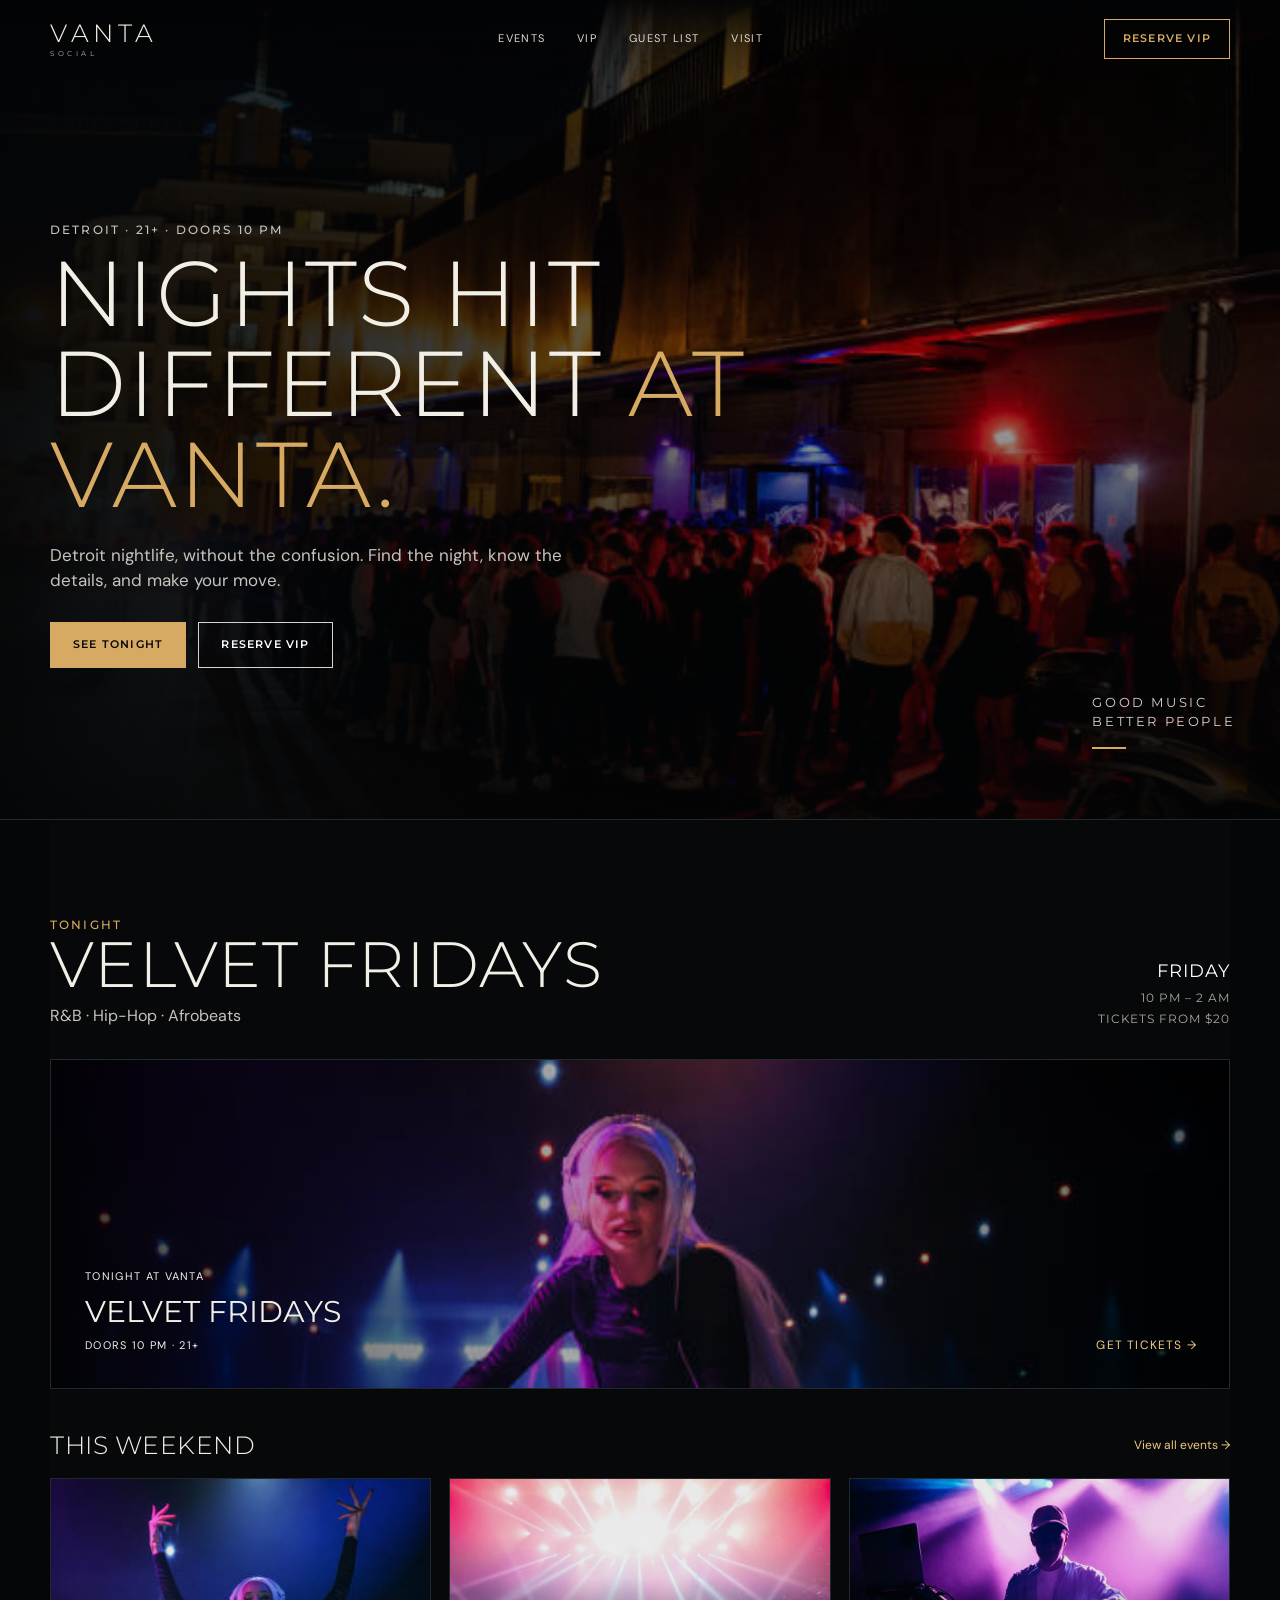
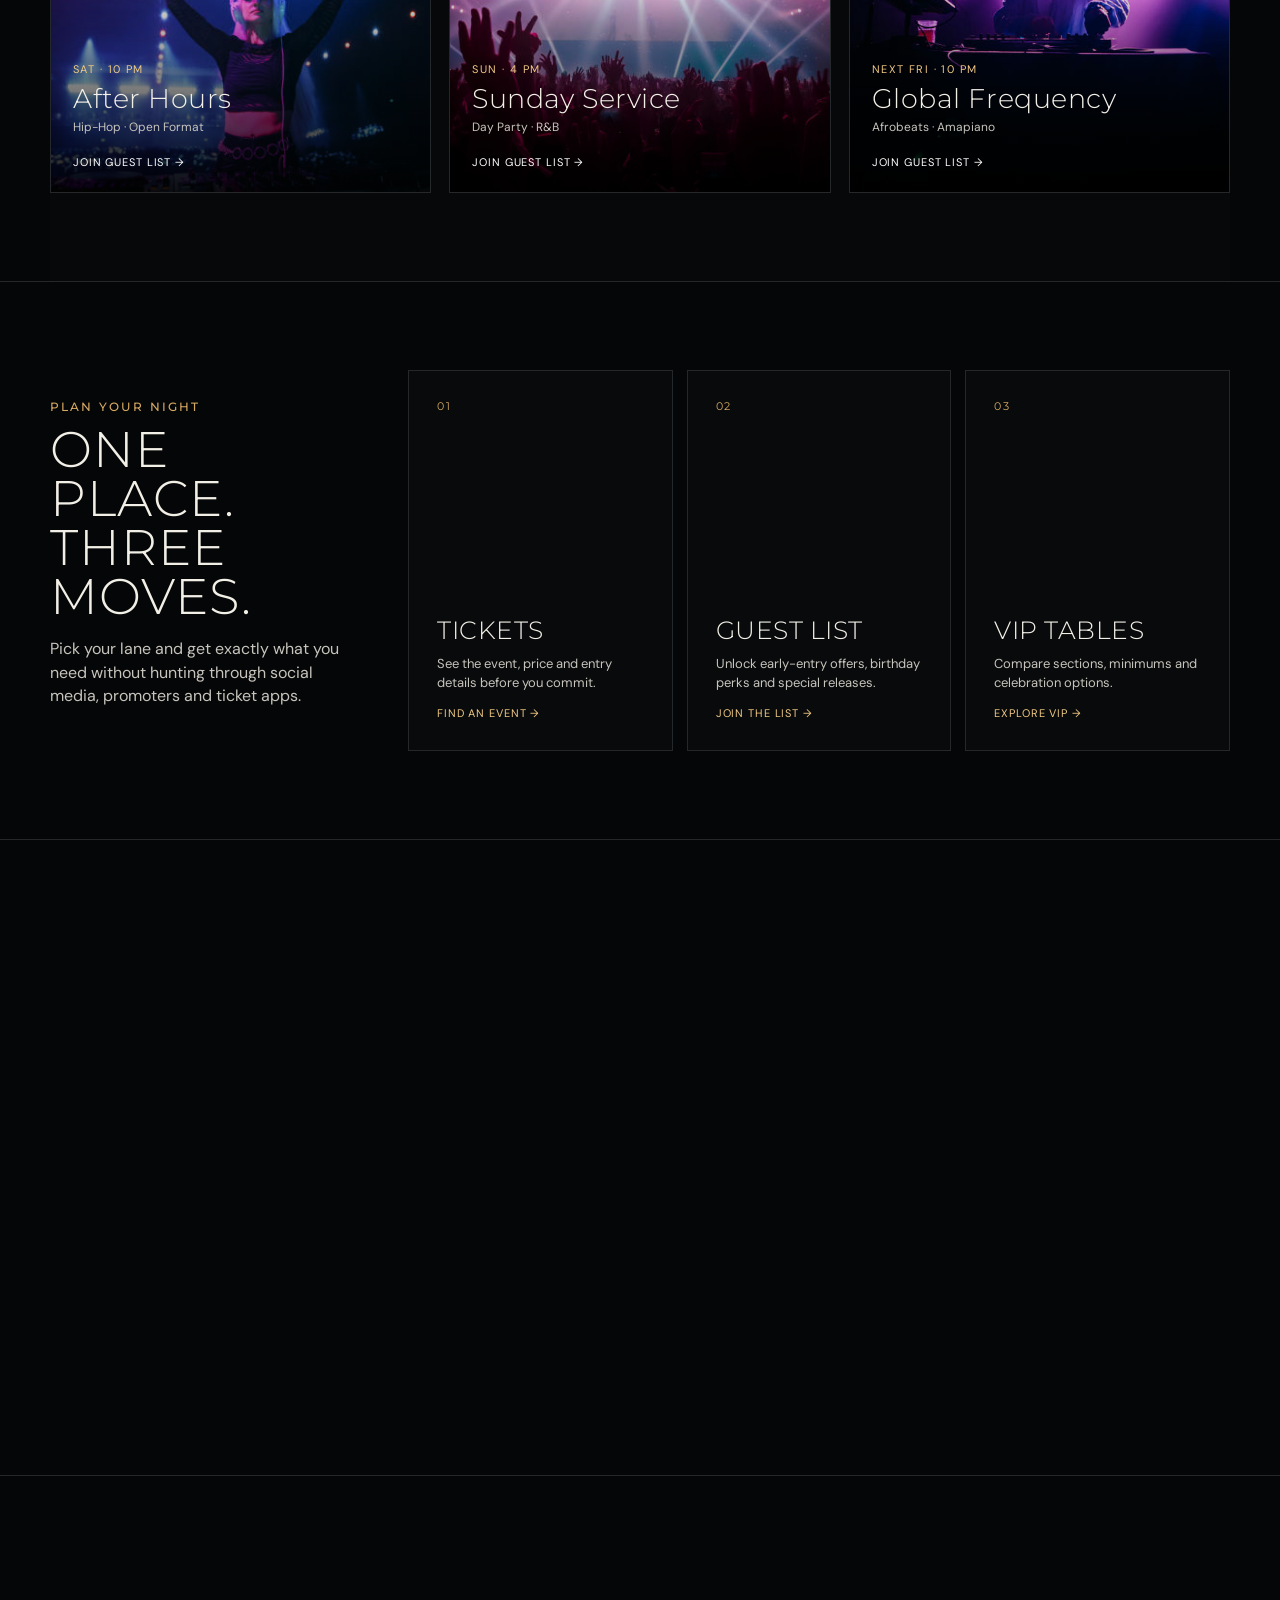
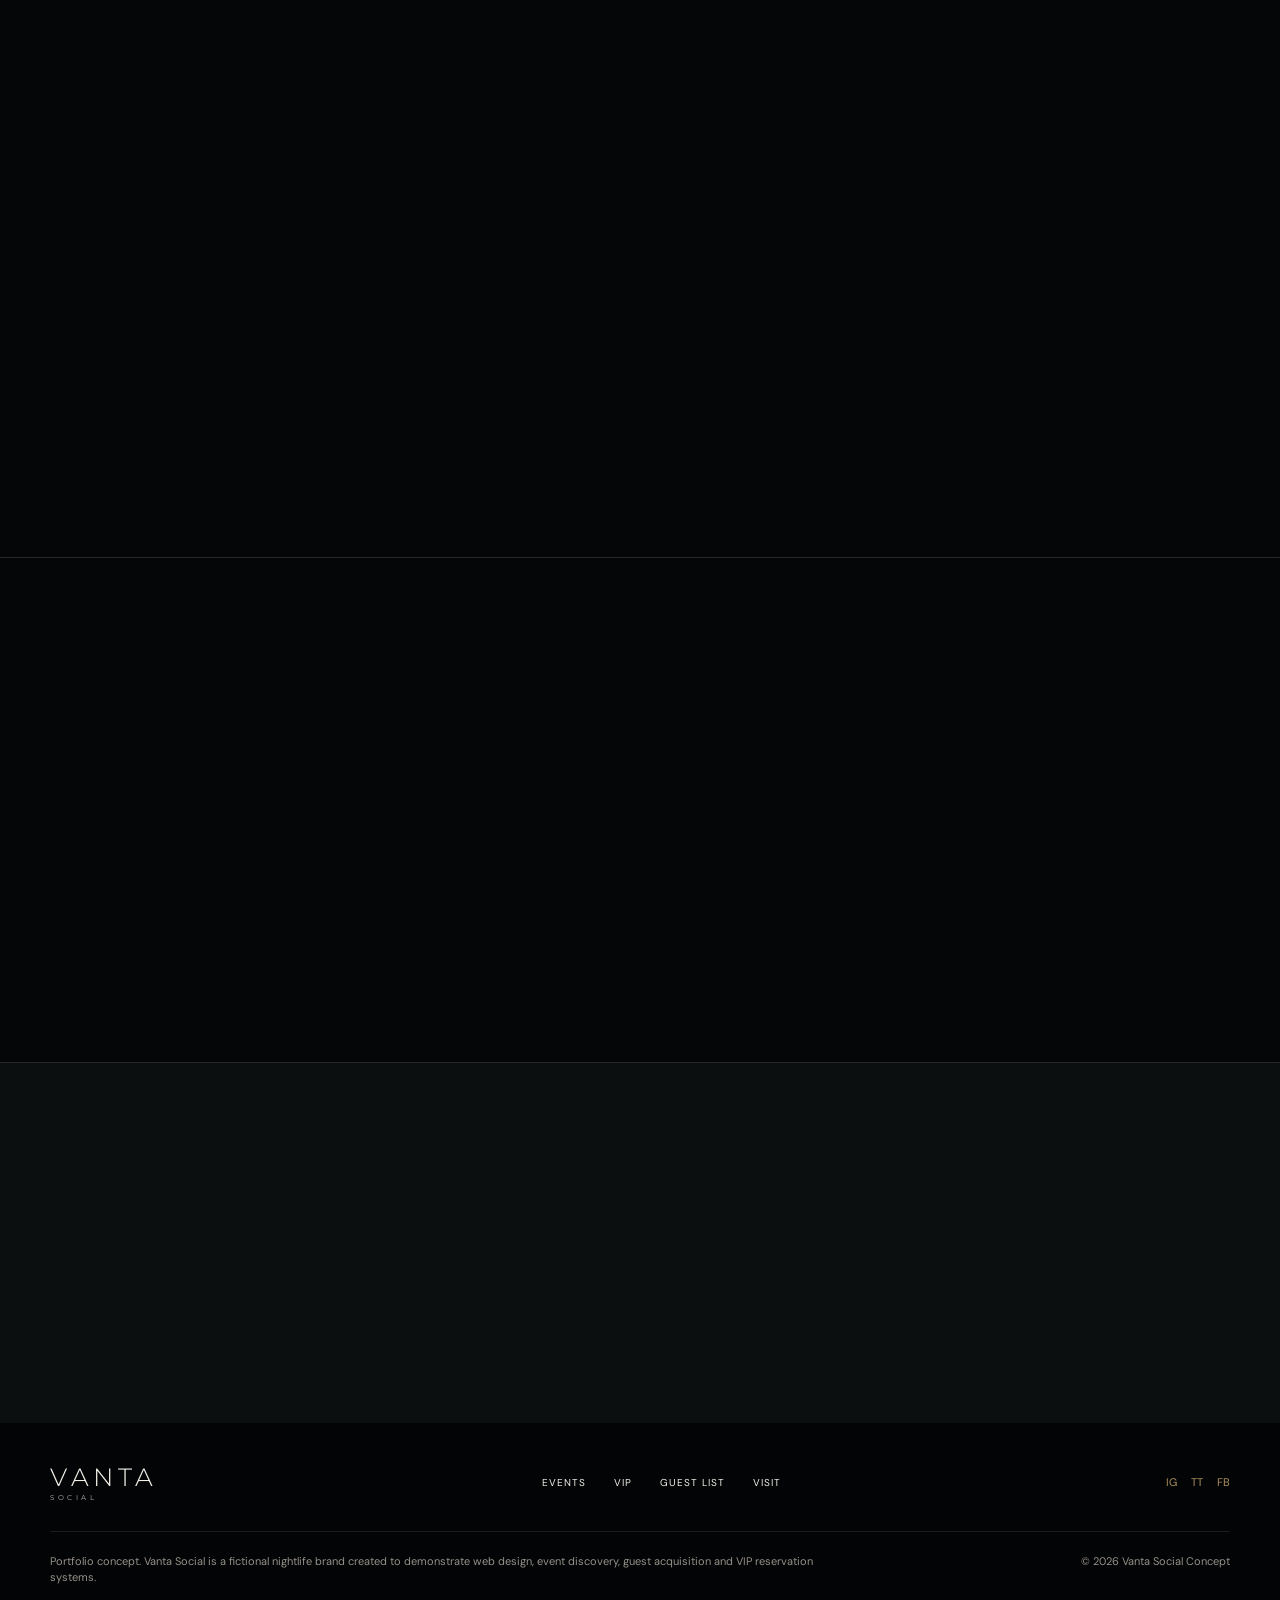
==== index.html @ 96ff4380 "Add files via upload" ====
<!doctype html>
<html lang="en">
<head>
  <meta charset="utf-8" />
  <meta name="viewport" content="width=device-width, initial-scale=1" />
  <meta name="robots" content="noindex,nofollow" />
  <meta name="description" content="Vanta Social is a fictional nightlife portfolio concept demonstrating event discovery, guest acquisition and VIP conversion systems." />
  <title>Vanta Social — Detroit Nightlife Concept</title>
  <link rel="preconnect" href="https://fonts.googleapis.com">
  <link rel="preconnect" href="https://fonts.gstatic.com" crossorigin>
  <link href="https://fonts.googleapis.com/css2?family=DM+Sans:wght@400;500;600&family=Montserrat:wght@300;400;500;600&display=swap" rel="stylesheet">
  <link rel="stylesheet" href="styles.css" />
</head>
<body>
  <header class="site-header" data-header>
    <a class="brand" href="#top" aria-label="Vanta Social home">
      <span class="brand-word">VANTA</span>
      <span class="brand-sub">SOCIAL</span>
    </a>
    <nav class="desktop-nav" aria-label="Primary">
      <a href="#events">Events</a>
      <a href="#vip">VIP</a>
      <a href="#guest-list">Guest List</a>
      <a href="#visit">Visit</a>
    </nav>
    <a class="btn btn-outline header-cta" href="#vip">Reserve VIP</a>
    <button class="menu-toggle" type="button" aria-expanded="false" aria-controls="mobile-menu" data-menu-toggle>
      <span></span><span></span>
      <span class="sr-only">Open menu</span>
    </button>
    <div id="mobile-menu" class="mobile-menu" data-mobile-menu>
      <a href="#events">Events</a>
      <a href="#vip">VIP</a>
      <a href="#guest-list">Guest List</a>
      <a href="#visit">Visit</a>
      <a class="btn btn-gold" href="#vip">Reserve VIP</a>
    </div>
  </header>

  <main id="top">
    <section class="hero section-dark">
      <img class="hero-image" src="hero-night-line.JPG" width="612" height="408" fetchpriority="high" decoding="async" alt="Guests lined up outside a nightlife venue at night" />
      <div class="hero-overlay"></div>
      <div class="hero-content shell">
        <p class="eyebrow">Detroit · 21+ · Doors 10 PM</p>
        <h1>Nights hit<br>different <span>at Vanta.</span></h1>
        <p class="hero-copy">Detroit nightlife, without the confusion. Find the night, know the details, and make your move.</p>
        <div class="button-row">
          <a class="btn btn-gold" href="#events">See Tonight</a>
          <a class="btn btn-ghost" href="#vip">Reserve VIP</a>
        </div>
      </div>
      <div class="hero-side-note" aria-hidden="true">
        <span>GOOD MUSIC</span><span>BETTER PEOPLE</span>
      </div>
    </section>

    <section id="events" class="section shell tonight-section">
      <div class="section-heading split-heading">
        <div>
          <p class="eyebrow gold">Tonight</p>
          <h2>Velvet Fridays</h2>
          <p>R&B · Hip-Hop · Afrobeats</p>
        </div>
        <div class="event-meta-block">
          <strong>Friday</strong>
          <span>10 PM – 2 AM</span>
          <span>Tickets from $20</span>
        </div>
      </div>
      <a class="feature-event" href="#guest-list" aria-label="View Velvet Fridays event">
        <img src="event-dj-main.JPG" width="612" height="323" loading="lazy" decoding="async" alt="DJ performing behind a club booth" />
        <div class="feature-shade"></div>
        <div class="feature-copy">
          <span>Tonight at Vanta</span>
          <strong>VELVET FRIDAYS</strong>
          <small>Doors 10 PM · 21+</small>
        </div>
        <span class="feature-cta">Get Tickets →</span>
      </a>

      <div class="weekend-head">
        <h3>This Weekend</h3>
        <a href="#events">View all events →</a>
      </div>
      <div class="event-grid">
        <article class="event-card">
          <img src="event-dj-hands.JPG" width="612" height="323" loading="lazy" decoding="async" alt="DJ raising both hands during a set" />
          <div class="event-card-overlay"></div>
          <div class="event-card-copy">
            <small>Sat · 10 PM</small>
            <h4>After Hours</h4>
            <p>Hip-Hop · Open Format</p>
            <a href="#guest-list">Join Guest List →</a>
          </div>
        </article>
        <article class="event-card">
          <img src="event-crowd-pink.JPG" width="612" height="344" loading="lazy" decoding="async" alt="Crowd dancing under vivid pink club lights" />
          <div class="event-card-overlay"></div>
          <div class="event-card-copy">
            <small>Sun · 4 PM</small>
            <h4>Sunday Service</h4>
            <p>Day Party · R&B</p>
            <a href="#guest-list">Join Guest List →</a>
          </div>
        </article>
        <article class="event-card">
          <img src="event-dj-silhouette.JPG" width="612" height="408" loading="lazy" decoding="async" alt="DJ silhouetted against purple and pink lighting" />
          <div class="event-card-overlay"></div>
          <div class="event-card-copy">
            <small>Next Fri · 10 PM</small>
            <h4>Global Frequency</h4>
            <p>Afrobeats · Amapiano</p>
            <a href="#guest-list">Join Guest List →</a>
          </div>
        </article>
      </div>
    </section>

    <section class="section section-dark plan-section">
      <div class="shell plan-grid">
        <div class="plan-intro">
          <p class="eyebrow gold">Plan Your Night</p>
          <h2>One place.<br>Three moves.</h2>
          <p>Pick your lane and get exactly what you need without hunting through social media, promoters and ticket apps.</p>
        </div>
        <a class="action-card" href="#events">
          <span class="action-index">01</span>
          <h3>Tickets</h3>
          <p>See the event, price and entry details before you commit.</p>
          <span>Find an event →</span>
        </a>
        <a class="action-card" href="#guest-list">
          <span class="action-index">02</span>
          <h3>Guest List</h3>
          <p>Unlock early-entry offers, birthday perks and special releases.</p>
          <span>Join the list →</span>
        </a>
        <a class="action-card" href="#vip">
          <span class="action-index">03</span>
          <h3>VIP Tables</h3>
          <p>Compare sections, minimums and celebration options.</p>
          <span>Explore VIP →</span>
        </a>
      </div>
    </section>

    <section class="experience-section section-dark">
      <div class="experience-image-wrap">
        <img src="experience-club-interior.JPG" width="612" height="408" loading="lazy" decoding="async" alt="Neon-lit club interior with bar and dance floor" />
      </div>
      <div class="experience-copy shell">
        <p class="eyebrow gold">The Vanta Experience</p>
        <h2>Sound.<br>Service.<br><span>Energy.</span></h2>
        <p>A room designed around the part of the night you remember: premium sound, intentional service and a crowd that came to actually have fun.</p>
        <a class="text-link" href="#visit">About Vanta →</a>
      </div>
    </section>

    <section id="vip" class="section shell vip-section">
      <div class="vip-copy">
        <p class="eyebrow gold">Tables & Celebrations</p>
        <h2>VIP done right.</h2>
        <p>Private sections. Bottle service. Birthday nights worth remembering. See minimums before you inquire and choose the section that fits your group.</p>
        <div class="vip-mini-list">
          <div><strong>Main Floor</strong><span>From $500</span></div>
          <div><strong>VIP Wall</strong><span>From $750</span></div>
          <div><strong>DJ Section</strong><span>From $1,200</span></div>
        </div>
        <a class="btn btn-gold" href="#vip">Explore VIP</a>
      </div>
      <div class="vip-gallery">
        <img class="vip-main" src="vip-champagne-guests.JPG" width="612" height="406" loading="lazy" decoding="async" alt="Champagne being poured during an upscale celebration" />
        <img class="vip-detail" src="vip-champagne-closeup.JPG" width="612" height="408" loading="lazy" decoding="async" alt="Close-up of champagne being poured into a glass" />
      </div>
    </section>

    <section id="visit" class="section section-dark pull-up-section">
      <div class="shell">
        <div class="section-heading simple-heading">
          <p class="eyebrow gold">Before You Pull Up</p>
          <h2>Know before you go.</h2>
        </div>
        <div class="info-grid">
          <div class="info-card"><span>01</span><h3>Location</h3><p>Downtown Detroit<br>Sample address</p></div>
          <div class="info-card"><span>02</span><h3>Hours</h3><p>Fri–Sat<br>10 PM–2 AM</p></div>
          <div class="info-card"><span>03</span><h3>Dress Code</h3><p>Upscale & stylish<br>No athletic wear</p></div>
          <div class="info-card"><span>04</span><h3>21+ Only</h3><p>Valid government ID required. No exceptions.</p></div>
        </div>
        <a class="text-link" href="#visit">View venue info →</a>
      </div>
    </section>

    <section id="guest-list" class="insider-section">
      <div class="shell insider-grid">
        <div>
          <p class="eyebrow gold">Vanta Insiders</p>
          <h2>The best nights don't always make the feed.</h2>
          <p>Get ticket drops, guest-list releases, birthday perks and event announcements directly.</p>
        </div>
        <form class="insider-form" data-demo-form>
          <label>
            <span>Email</span>
            <input type="email" name="email" autocomplete="email" inputmode="email" placeholder="you@example.com" required />
          </label>
          <label>
            <span>Phone <em>optional</em></span>
            <input type="tel" name="phone" autocomplete="tel" inputmode="tel" placeholder="(313) 555-0123" />
          </label>
          <button class="btn btn-gold" type="submit">Join Insiders</button>
          <small>Portfolio demo only. Information is not transmitted or stored.</small>
        </form>
      </div>
    </section>
  </main>

  <footer class="site-footer">
    <div class="shell footer-top">
      <div class="brand footer-brand"><span class="brand-word">VANTA</span><span class="brand-sub">SOCIAL</span></div>
      <nav aria-label="Footer">
        <a href="#events">Events</a><a href="#vip">VIP</a><a href="#guest-list">Guest List</a><a href="#visit">Visit</a>
      </nav>
      <div class="socials" aria-label="Social links"><span aria-disabled="true">IG</span><span aria-disabled="true">TT</span><span aria-disabled="true">FB</span></div>
    </div>
    <div class="shell footer-bottom">
      <p>Portfolio concept. Vanta Social is a fictional nightlife brand created to demonstrate web design, event discovery, guest acquisition and VIP reservation systems.</p>
      <span>© 2026 Vanta Social Concept</span>
    </div>
  </footer>

  <div class="mobile-action-bar">
    <a href="#events">Tickets</a>
    <a href="#vip">Reserve VIP</a>
  </div>

  <div class="toast" role="status" aria-live="polite" data-toast>Demo only — no information was submitted.</div>
  <script src="script.js"></script>
</body>
</html>
---- styles.css ----
:root {
  --black:#050607;
  --black-2:#0a0c0e;
  --black-3:#111315;
  --cream:#f2efe7;
  --muted:#aaa79f;
  --line:#25282b;
  --gold:#d7aa63;
  --gold-2:#f1c984;
  --shell:min(1180px, calc(100vw - 48px));
}
*{box-sizing:border-box}
html{scroll-behavior:smooth;background:var(--black)}
body{margin:0;background:var(--black);color:var(--cream);font-family:'DM Sans',system-ui,sans-serif;line-height:1.45}
img{display:block;max-width:100%}
a{color:inherit;text-decoration:none}
button,input{font:inherit}
.sr-only{position:absolute;width:1px;height:1px;padding:0;margin:-1px;overflow:hidden;clip:rect(0,0,0,0);white-space:nowrap;border:0}
.shell{width:var(--shell);margin-inline:auto}
.section{padding:88px 0}.section-dark{background:var(--black)}
.eyebrow{margin:0 0 10px;font-family:'Montserrat',sans-serif;letter-spacing:.18em;text-transform:uppercase;font-size:12px;font-weight:500}.eyebrow.gold{color:var(--gold)}
h1,h2,h3,h4{font-family:'Montserrat',sans-serif;font-weight:300;letter-spacing:.02em;margin:0;line-height:.98}
h2{font-size:clamp(42px,5.2vw,74px)}
p{color:#c7c4bd}
.btn{display:inline-flex;align-items:center;justify-content:center;min-height:46px;padding:0 22px;border:1px solid transparent;text-transform:uppercase;letter-spacing:.11em;font-family:'Montserrat',sans-serif;font-size:11px;font-weight:600;transition:.25s ease}
.btn:hover{transform:translateY(-2px)}
.btn-gold{background:var(--gold);color:#0a0908}.btn-gold:hover{background:var(--gold-2)}
.btn-outline{border-color:var(--gold);color:var(--gold)}
.btn-ghost{border-color:#d3d3d3;color:white;background:rgba(0,0,0,.18)}
.text-link{color:var(--gold-2);font-size:13px;text-transform:uppercase;letter-spacing:.09em}
.site-header{position:fixed;z-index:50;top:0;left:0;right:0;height:78px;display:grid;grid-template-columns:auto 1fr auto;align-items:center;padding:0 max(24px,calc((100vw - 1180px)/2));gap:36px;background:linear-gradient(to bottom,rgba(3,4,5,.92),rgba(3,4,5,.38),transparent);transition:.25s}
.site-header.scrolled{background:rgba(4,5,6,.96);border-bottom:1px solid var(--line);backdrop-filter:blur(14px)}
.brand{display:inline-flex;flex-direction:column;line-height:1}.brand-word{font-family:'Montserrat',sans-serif;font-size:25px;letter-spacing:.18em;font-weight:300}.brand-sub{font-family:'Montserrat',sans-serif;font-size:7px;letter-spacing:.5em;margin-top:4px;color:#bcb8af}
.desktop-nav{display:flex;justify-content:center;gap:32px}.desktop-nav a{font-size:11px;text-transform:uppercase;letter-spacing:.12em;color:#dedbd4}.desktop-nav a:hover{color:var(--gold-2)}
.header-cta{min-height:40px;padding:0 18px}
.menu-toggle,.mobile-menu{display:none}
.hero{position:relative;min-height:720px;display:flex;align-items:center;overflow:hidden;border-bottom:1px solid var(--line)}
.hero-image,.hero-overlay{position:absolute;inset:0;width:100%;height:100%}.hero-image{object-fit:cover;object-position:center}
.hero-overlay{background:linear-gradient(90deg,rgba(3,4,5,.96) 0%,rgba(3,4,5,.75) 38%,rgba(3,4,5,.25) 68%,rgba(3,4,5,.48) 100%),linear-gradient(0deg,rgba(3,4,5,.8),transparent 55%)}
.hero-content{position:relative;z-index:2;padding-top:70px}.hero h1{font-size:clamp(58px,7.2vw,108px);max-width:850px;text-transform:uppercase}.hero h1 span{color:var(--gold)}.hero-copy{font-size:17px;max-width:565px;margin:24px 0 30px}.button-row{display:flex;gap:12px;flex-wrap:wrap}
.hero-side-note{position:absolute;z-index:2;right:3.5vw;bottom:70px;display:flex;flex-direction:column;font-family:'Montserrat',sans-serif;letter-spacing:.2em;font-size:13px;color:#d8d4cb}.hero-side-note:after{content:'';width:34px;height:2px;background:var(--gold);margin-top:16px}
.tonight-section{background:#070809}.split-heading{display:flex;justify-content:space-between;align-items:end;margin-bottom:32px}.split-heading h2{font-size:clamp(44px,5vw,68px);text-transform:uppercase}.split-heading p{margin:8px 0 0}.event-meta-block{display:grid;gap:4px;text-align:right;font-family:'Montserrat',sans-serif;text-transform:uppercase;letter-spacing:.08em;font-size:12px}.event-meta-block strong{font-size:18px;font-weight:400;color:white}.event-meta-block span{color:var(--muted)}
.feature-event{height:330px;position:relative;display:block;overflow:hidden;border:1px solid var(--line)}.feature-event img{width:100%;height:100%;object-fit:cover;object-position:center 30%;transition:transform .5s}.feature-event:hover img{transform:scale(1.025)}.feature-shade{position:absolute;inset:0;background:linear-gradient(90deg,rgba(0,0,0,.75),rgba(0,0,0,.18) 55%,rgba(0,0,0,.55))}.feature-copy{position:absolute;left:34px;bottom:34px;display:grid;gap:5px}.feature-copy span,.feature-copy small{text-transform:uppercase;letter-spacing:.12em;font-size:11px}.feature-copy strong{font-family:'Montserrat';font-size:30px;font-weight:400}.feature-cta{position:absolute;right:32px;bottom:34px;color:var(--gold-2);text-transform:uppercase;font-size:12px;letter-spacing:.1em}
.weekend-head{display:flex;justify-content:space-between;align-items:center;margin:44px 0 20px}.weekend-head h3{font-size:25px;text-transform:uppercase}.weekend-head a{font-size:12px;color:var(--gold-2)}
.event-grid{display:grid;grid-template-columns:repeat(3,1fr);gap:18px}.event-card{height:315px;position:relative;overflow:hidden;border:1px solid var(--line)}.event-card img{width:100%;height:100%;object-fit:cover;transition:transform .45s}.event-card:hover img{transform:scale(1.04)}.event-card-overlay{position:absolute;inset:0;background:linear-gradient(to top,rgba(0,0,0,.92),rgba(0,0,0,.08) 68%)}.event-card-copy{position:absolute;left:22px;right:22px;bottom:20px}.event-card-copy small{font-size:10px;text-transform:uppercase;letter-spacing:.13em;color:var(--gold-2)}.event-card-copy h4{font-size:27px;margin:7px 0}.event-card-copy p{margin:0 0 12px;font-size:12px}.event-card-copy a{font-size:11px;text-transform:uppercase;letter-spacing:.08em;color:white}
.plan-section{border-top:1px solid var(--line);border-bottom:1px solid var(--line)}.plan-grid{display:grid;grid-template-columns:1.3fr repeat(3,1fr);gap:14px;align-items:stretch}.plan-intro{padding:28px 38px 28px 0}.plan-intro h2{font-size:50px;text-transform:uppercase}.plan-intro p{max-width:340px}.action-card{min-height:260px;border:1px solid var(--line);padding:28px;display:flex;flex-direction:column;transition:.25s;background:#080a0b}.action-card:hover{border-color:#66543a;transform:translateY(-3px);background:#0c0e10}.action-index{font-family:'Montserrat';font-size:10px;color:var(--gold);letter-spacing:.16em}.action-card h3{font-size:25px;margin-top:auto;text-transform:uppercase}.action-card p{font-size:13px}.action-card>span:last-child{font-size:11px;color:var(--gold-2);text-transform:uppercase;letter-spacing:.08em}
.experience-section{display:grid;grid-template-columns:minmax(0,1.6fr) minmax(360px,.7fr);min-height:560px;border-bottom:1px solid var(--line)}.experience-image-wrap{min-width:0}.experience-image-wrap img{width:100%;height:100%;object-fit:cover}.experience-copy{width:auto;margin:0;padding:78px max(48px,7vw);align-self:center}.experience-copy h2{text-transform:uppercase}.experience-copy h2 span{color:var(--gold)}.experience-copy p{max-width:430px;margin:26px 0}
.vip-section{display:grid;grid-template-columns:.8fr 1.4fr;gap:70px;align-items:center}.vip-copy h2{text-transform:uppercase}.vip-copy>p:not(.eyebrow){max-width:440px;margin:24px 0}.vip-mini-list{margin:28px 0;display:grid;border-top:1px solid var(--line)}.vip-mini-list div{display:flex;justify-content:space-between;padding:13px 0;border-bottom:1px solid var(--line)}.vip-mini-list strong{font-weight:500}.vip-mini-list span{color:var(--gold-2);font-size:13px}.vip-gallery{position:relative;min-height:500px}.vip-main{width:88%;height:450px;object-fit:cover;margin-left:auto}.vip-detail{position:absolute;width:40%;height:210px;object-fit:cover;left:0;bottom:0;border:8px solid #070809}
.pull-up-section{border-top:1px solid var(--line);border-bottom:1px solid var(--line)}.simple-heading{margin-bottom:30px}.simple-heading h2{text-transform:uppercase;font-size:52px}.info-grid{display:grid;grid-template-columns:repeat(4,1fr);gap:14px;margin-bottom:30px}.info-card{border:1px solid var(--line);padding:24px;min-height:165px}.info-card>span{font-family:'Montserrat';font-size:10px;color:var(--gold);letter-spacing:.16em}.info-card h3{font-size:20px;text-transform:uppercase;margin:28px 0 8px}.info-card p{font-size:13px;margin:0}
.insider-section{background:#0c0f10;padding:80px 0}.insider-grid{display:grid;grid-template-columns:1fr 1fr;gap:70px;align-items:center}.insider-grid h2{font-size:48px;max-width:600px}.insider-grid p{max-width:530px}.insider-form{display:grid;grid-template-columns:1fr 1fr;gap:14px}.insider-form label{display:grid;gap:8px}.insider-form label span{font-size:10px;text-transform:uppercase;letter-spacing:.1em;color:#bcb9b1}.insider-form em{font-style:normal;color:#6f706f}.insider-form input{width:100%;height:48px;border:1px solid #35383a;background:#090b0c;color:white;padding:0 14px;outline:0}.insider-form input:focus{border-color:var(--gold)}.insider-form .btn{grid-column:1/-1}.insider-form small{grid-column:1/-1;color:#777;font-size:10px}
.site-footer{padding:42px 0 90px;background:#030405}.footer-top{display:grid;grid-template-columns:auto 1fr auto;gap:40px;align-items:center;padding-bottom:30px;border-bottom:1px solid #1a1c1e}.footer-top nav{display:flex;justify-content:center;gap:28px;font-size:10px;text-transform:uppercase;letter-spacing:.1em}.socials{display:flex;gap:14px;font-size:11px;color:var(--gold-2)}.footer-bottom{display:flex;justify-content:space-between;gap:40px;padding-top:22px}.footer-bottom p{font-size:10px;max-width:780px;margin:0;color:#75736e}.footer-bottom span{font-size:10px;color:#75736e;white-space:nowrap}
.mobile-action-bar{display:none}.toast{position:fixed;right:20px;bottom:20px;z-index:90;background:#151719;border:1px solid #413722;color:white;padding:14px 18px;font-size:12px;transform:translateY(140%);opacity:0;transition:.3s}.toast.show{transform:translateY(0);opacity:1}
@media(max-width:900px){
  :root{--shell:min(100% - 32px,1180px)}
  .site-header{padding:0 18px;height:68px;grid-template-columns:auto 1fr auto}.desktop-nav,.header-cta{display:none}.menu-toggle{display:grid;gap:6px;justify-self:end;background:none;border:0;padding:10px}.menu-toggle span:not(.sr-only){display:block;width:24px;height:1px;background:white}.mobile-menu{position:absolute;top:68px;left:0;right:0;background:#070809;border-bottom:1px solid var(--line);padding:24px 20px 30px;flex-direction:column;gap:20px}.mobile-menu.open{display:flex}.mobile-menu>a:not(.btn){text-transform:uppercase;font-family:'Montserrat';font-size:13px;letter-spacing:.1em}
  .hero{min-height:680px}.hero-overlay{background:linear-gradient(90deg,rgba(3,4,5,.9),rgba(3,4,5,.38)),linear-gradient(0deg,rgba(3,4,5,.92),transparent 60%)}.hero-content{align-self:flex-end;padding:0 0 80px}.hero h1{font-size:clamp(50px,13vw,78px)}.hero-side-note{display:none}.hero-copy{font-size:15px;max-width:490px}
  .section{padding:64px 0}.split-heading{align-items:start}.event-grid{grid-template-columns:1fr}.event-card{height:390px}.feature-event{height:390px}.plan-grid{grid-template-columns:1fr 1fr}.plan-intro{grid-column:1/-1}.experience-section{grid-template-columns:1fr}.experience-image-wrap{height:440px}.experience-copy{padding:55px 28px 68px}.vip-section{grid-template-columns:1fr;gap:40px}.vip-copy{max-width:650px}.info-grid{grid-template-columns:1fr 1fr}.insider-grid{grid-template-columns:1fr}.footer-top{grid-template-columns:1fr}.footer-top nav{justify-content:flex-start;flex-wrap:wrap}.footer-bottom{flex-direction:column}.mobile-action-bar{display:grid;grid-template-columns:1fr 1fr;position:fixed;z-index:45;left:0;right:0;bottom:0;height:54px;background:#050607;border-top:1px solid #34302a}.mobile-action-bar a{display:flex;align-items:center;justify-content:center;text-transform:uppercase;letter-spacing:.09em;font-family:'Montserrat';font-size:11px}.mobile-action-bar a+ a{background:var(--gold);color:#080706}.site-footer{padding-bottom:110px}
}
@media(max-width:600px){
  .brand-word{font-size:20px}.hero{min-height:620px}.hero h1{font-size:47px}.hero-copy{margin:18px 0 24px}.button-row .btn{flex:1}.split-heading{display:grid;gap:20px}.event-meta-block{text-align:left}.feature-event{height:350px}.feature-copy{left:20px;bottom:22px}.feature-copy strong{font-size:24px}.feature-cta{display:none}.weekend-head{margin-top:34px}.event-card{height:335px}.plan-grid{grid-template-columns:1fr}.plan-intro{padding-right:0}.action-card{min-height:210px}.experience-image-wrap{height:330px}.experience-copy h2{font-size:48px}.vip-gallery{min-height:420px}.vip-main{width:92%;height:360px}.vip-detail{height:160px;width:46%}.simple-heading h2{font-size:44px}.info-grid{grid-template-columns:1fr}.info-card{min-height:auto}.insider-grid h2{font-size:40px}.insider-form{grid-template-columns:1fr}.insider-form .btn,.insider-form small{grid-column:auto}.footer-top nav{gap:18px}.footer-bottom{gap:18px}.footer-bottom span{white-space:normal}
}
@media(prefers-reduced-motion:reduce){*{scroll-behavior:auto!important;transition:none!important}}


/* ---- Portfolio optimization pass ---- */
:where(a,button,input):focus-visible{
  outline:2px solid var(--gold-2);
  outline-offset:4px;
}
button{cursor:pointer}
a,.btn,.menu-toggle{-webkit-tap-highlight-color:transparent}
img{height:auto}
section[id]{scroll-margin-top:88px}

/* Improve legibility for supporting information without changing the visual direction. */
.footer-bottom p,
.footer-bottom span{font-size:11px;color:#96928a}
.insider-form small{font-size:11px;color:#96928a}
.event-card-copy small,
.info-card>span,
.action-index{font-size:11px}

/* Keep the hero cinematic while adapting to short/tall screens. */
.hero{min-height:min(820px,100svh)}

/* Let the browser skip below-fold painting until needed on long pages. */
@supports (content-visibility:auto){
  .plan-section,
  .experience-section,
  .vip-section,
  .pull-up-section,
  .insider-section{
    content-visibility:auto;
    contain-intrinsic-size:700px;
  }
}

.socials span{
  color:var(--gold-2);
  opacity:.72;
  cursor:default;
}

@media(max-width:900px){
  body{padding-bottom:54px}
  .site-footer{padding-bottom:56px}
  .hero{min-height:min(760px,100svh)}
}

@media(max-width:600px){
  .hero{min-height:min(680px,100svh)}
  .btn{min-height:48px}
  .menu-toggle{min-width:44px;min-height:44px}
}

@media(prefers-reduced-motion:reduce){
  .feature-event img,
  .event-card img{transform:none!important}
}
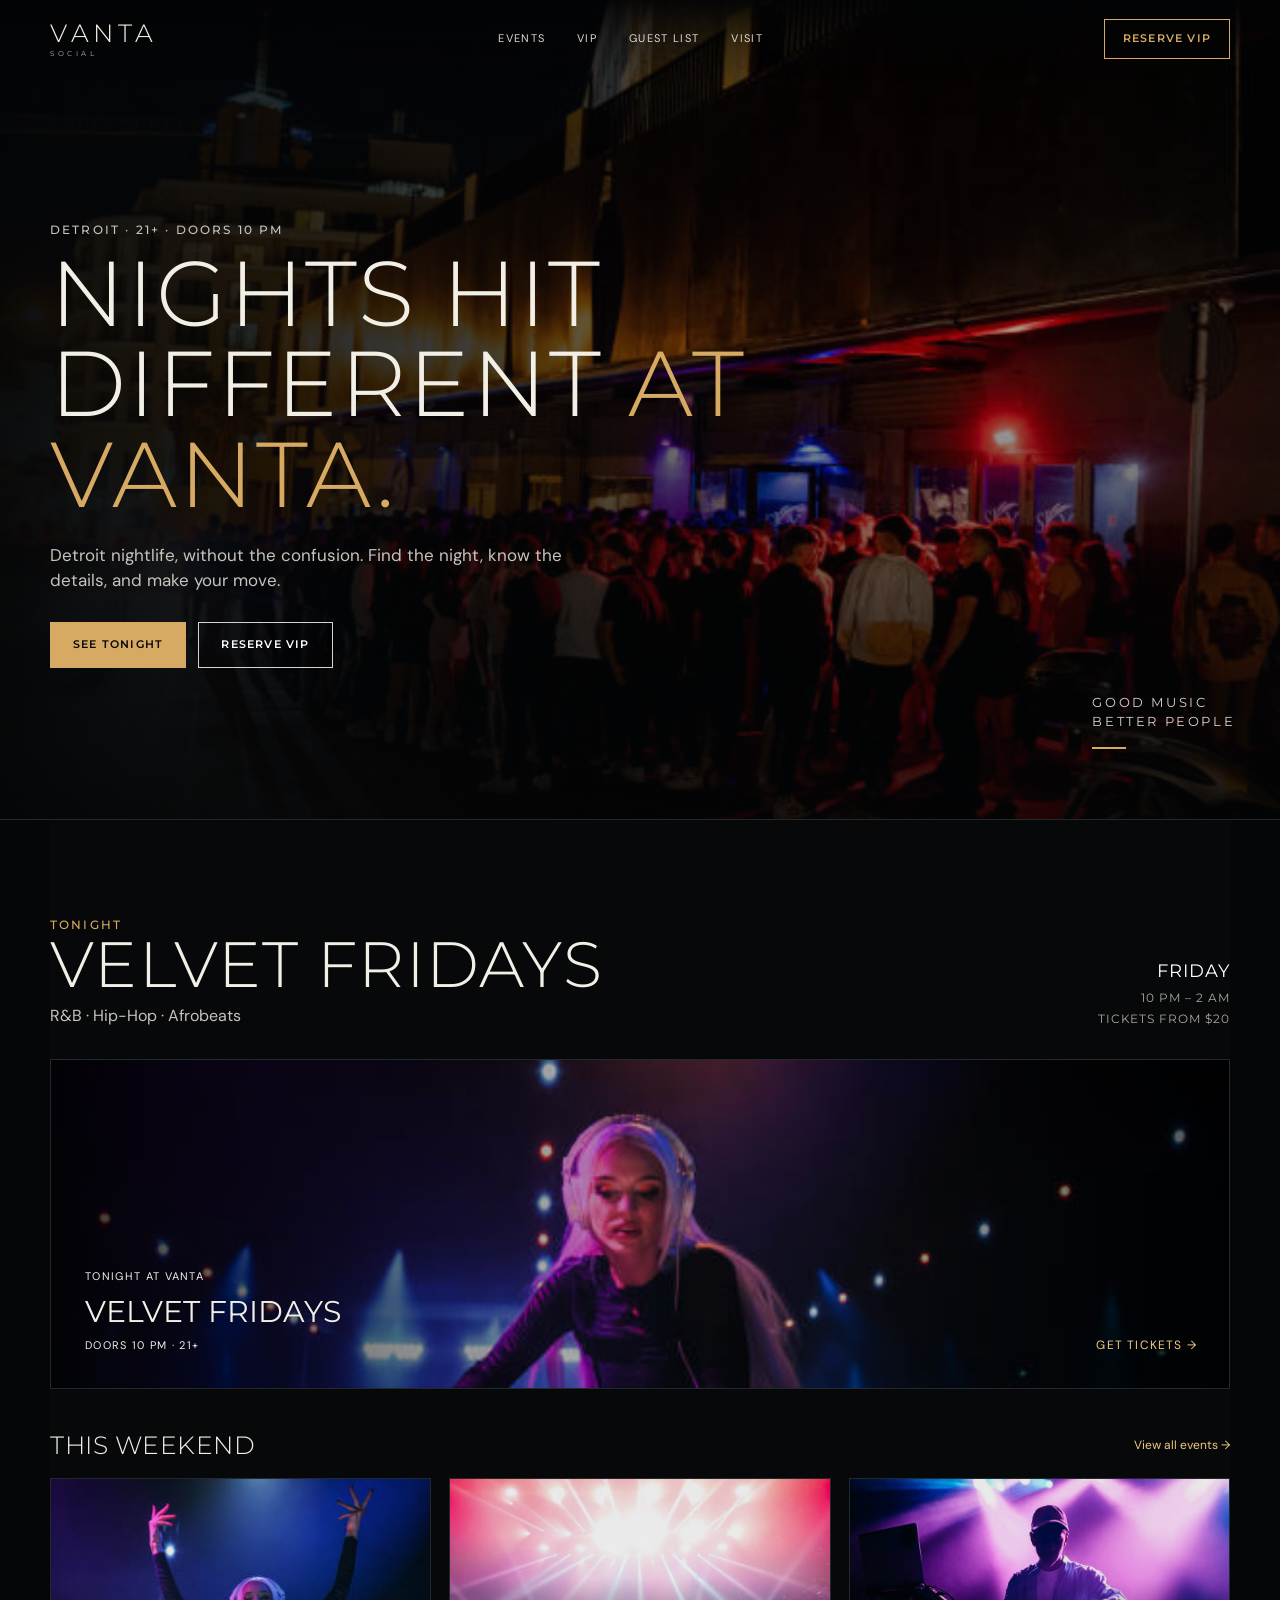
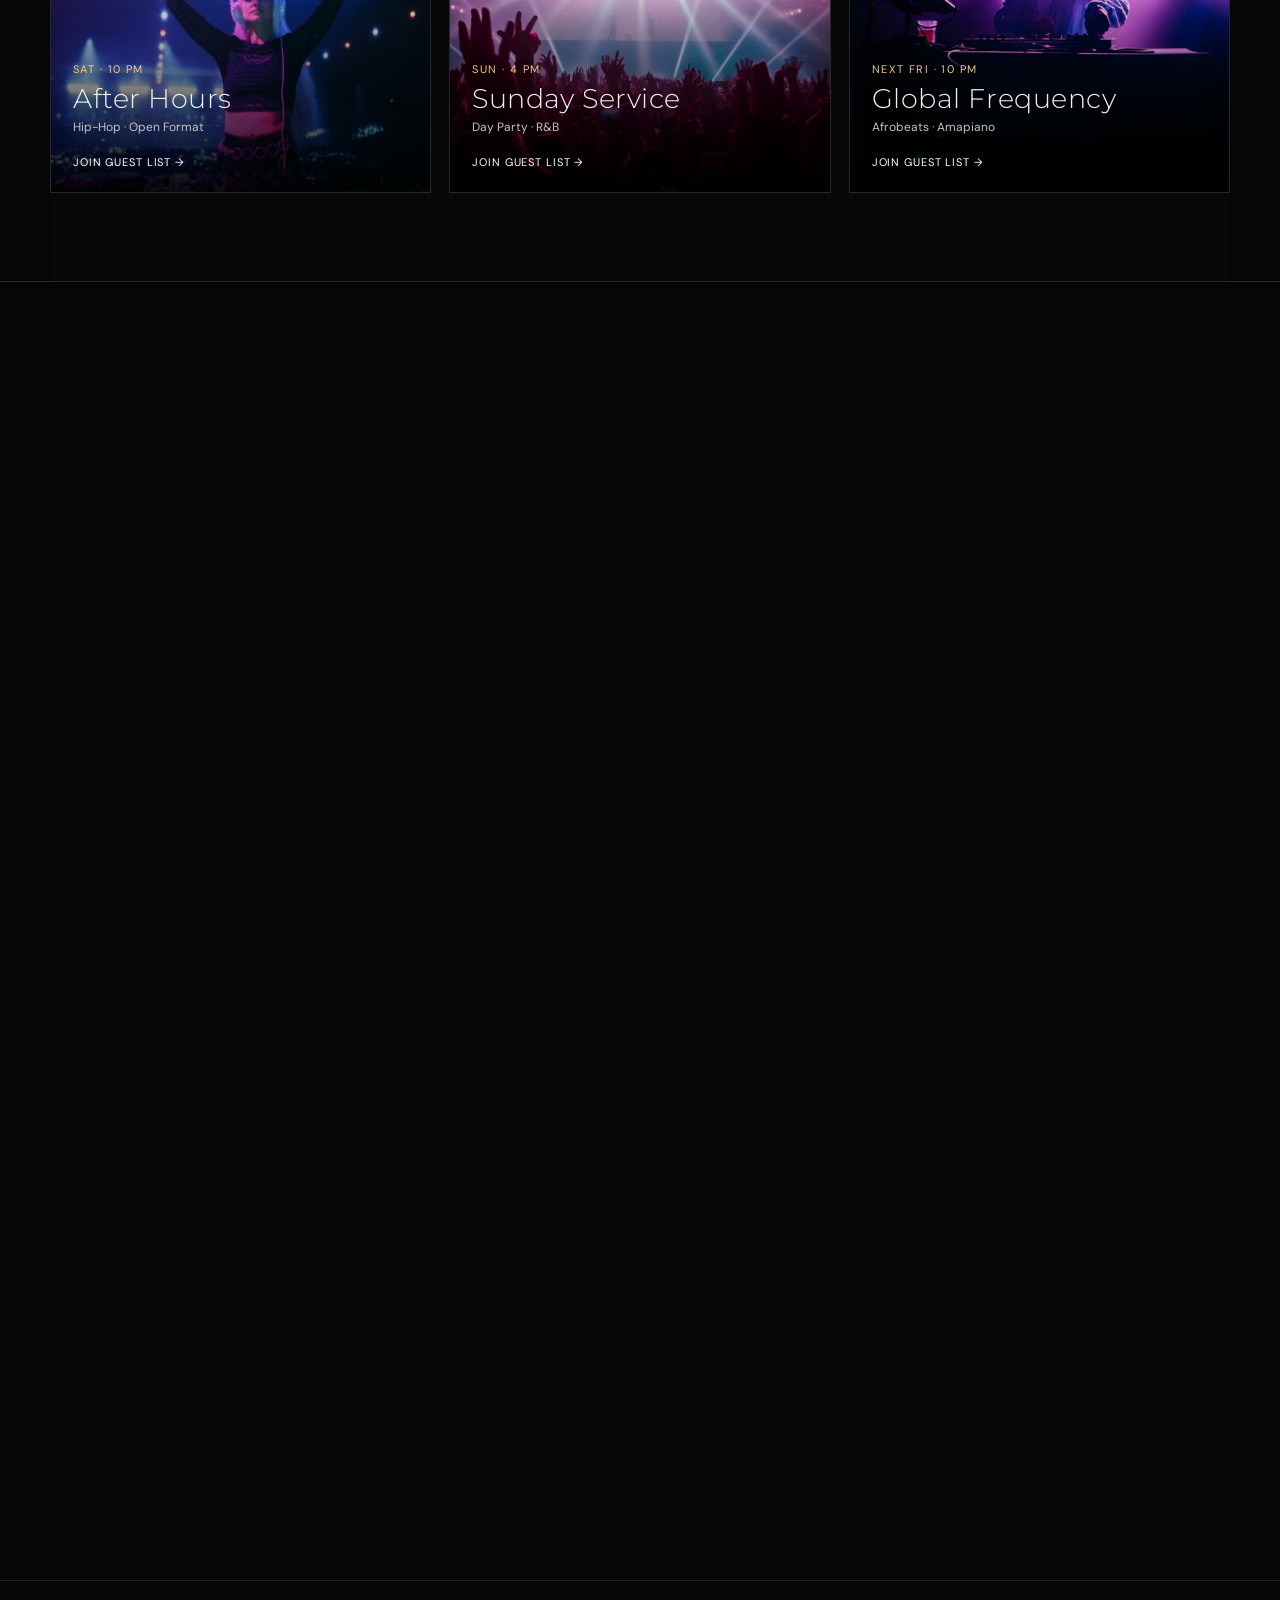
==== commit a4abfd04: "Add files via upload" ====
--- a/index.html
+++ b/index.html
@@ -18,22 +18,22 @@
       <span class="brand-sub">SOCIAL</span>
     </a>
     <nav class="desktop-nav" aria-label="Primary">
-      <a href="#events">Events</a>
-      <a href="#vip">VIP</a>
-      <a href="#guest-list">Guest List</a>
-      <a href="#visit">Visit</a>
+      <a href="events.html">Events</a>
+      <a href="vip.html">VIP</a>
+      <a href="guest-list.html">Guest List</a>
+      <a href="visit.html">Visit</a>
     </nav>
-    <a class="btn btn-outline header-cta" href="#vip">Reserve VIP</a>
+    <a class="btn btn-outline header-cta" href="vip.html">Reserve VIP</a>
     <button class="menu-toggle" type="button" aria-expanded="false" aria-controls="mobile-menu" data-menu-toggle>
       <span></span><span></span>
       <span class="sr-only">Open menu</span>
     </button>
     <div id="mobile-menu" class="mobile-menu" data-mobile-menu>
-      <a href="#events">Events</a>
-      <a href="#vip">VIP</a>
-      <a href="#guest-list">Guest List</a>
-      <a href="#visit">Visit</a>
-      <a class="btn btn-gold" href="#vip">Reserve VIP</a>
+      <a href="events.html">Events</a>
+      <a href="vip.html">VIP</a>
+      <a href="guest-list.html">Guest List</a>
+      <a href="visit.html">Visit</a>
+      <a class="btn btn-gold" href="vip.html">Reserve VIP</a>
     </div>
   </header>
 
@@ -46,8 +46,8 @@
         <h1>Nights hit<br>different <span>at Vanta.</span></h1>
         <p class="hero-copy">Detroit nightlife, without the confusion. Find the night, know the details, and make your move.</p>
         <div class="button-row">
-          <a class="btn btn-gold" href="#events">See Tonight</a>
-          <a class="btn btn-ghost" href="#vip">Reserve VIP</a>
+          <a class="btn btn-gold" href="events.html">See Tonight</a>
+          <a class="btn btn-ghost" href="vip.html">Reserve VIP</a>
         </div>
       </div>
       <div class="hero-side-note" aria-hidden="true">
@@ -68,7 +68,7 @@
           <span>Tickets from $20</span>
         </div>
       </div>
-      <a class="feature-event" href="#guest-list" aria-label="View Velvet Fridays event">
+      <a class="feature-event" href="velvet-fridays.html" aria-label="View Velvet Fridays event">
         <img src="event-dj-main.JPG" width="612" height="323" loading="lazy" decoding="async" alt="DJ performing behind a club booth" />
         <div class="feature-shade"></div>
         <div class="feature-copy">
@@ -81,7 +81,7 @@
 
       <div class="weekend-head">
         <h3>This Weekend</h3>
-        <a href="#events">View all events →</a>
+        <a href="events.html">View all events →</a>
       </div>
       <div class="event-grid">
         <article class="event-card">
@@ -91,7 +91,7 @@
             <small>Sat · 10 PM</small>
             <h4>After Hours</h4>
             <p>Hip-Hop · Open Format</p>
-            <a href="#guest-list">Join Guest List →</a>
+            <a href="guest-list.html">Join Guest List →</a>
           </div>
         </article>
         <article class="event-card">
@@ -101,7 +101,7 @@
             <small>Sun · 4 PM</small>
             <h4>Sunday Service</h4>
             <p>Day Party · R&B</p>
-            <a href="#guest-list">Join Guest List →</a>
+            <a href="guest-list.html">Join Guest List →</a>
           </div>
         </article>
         <article class="event-card">
@@ -111,7 +111,7 @@
             <small>Next Fri · 10 PM</small>
             <h4>Global Frequency</h4>
             <p>Afrobeats · Amapiano</p>
-            <a href="#guest-list">Join Guest List →</a>
+            <a href="guest-list.html">Join Guest List →</a>
           </div>
         </article>
       </div>
@@ -124,19 +124,19 @@
           <h2>One place.<br>Three moves.</h2>
           <p>Pick your lane and get exactly what you need without hunting through social media, promoters and ticket apps.</p>
         </div>
-        <a class="action-card" href="#events">
+        <a class="action-card" href="events.html">
           <span class="action-index">01</span>
           <h3>Tickets</h3>
           <p>See the event, price and entry details before you commit.</p>
           <span>Find an event →</span>
         </a>
-        <a class="action-card" href="#guest-list">
+        <a class="action-card" href="guest-list.html">
           <span class="action-index">02</span>
           <h3>Guest List</h3>
           <p>Unlock early-entry offers, birthday perks and special releases.</p>
           <span>Join the list →</span>
         </a>
-        <a class="action-card" href="#vip">
+        <a class="action-card" href="vip.html">
           <span class="action-index">03</span>
           <h3>VIP Tables</h3>
           <p>Compare sections, minimums and celebration options.</p>
@@ -153,7 +153,7 @@
         <p class="eyebrow gold">The Vanta Experience</p>
         <h2>Sound.<br>Service.<br><span>Energy.</span></h2>
         <p>A room designed around the part of the night you remember: premium sound, intentional service and a crowd that came to actually have fun.</p>
-        <a class="text-link" href="#visit">About Vanta →</a>
+        <a class="text-link" href="visit.html">About Vanta →</a>
       </div>
     </section>
 
@@ -167,7 +167,7 @@
           <div><strong>VIP Wall</strong><span>From $750</span></div>
           <div><strong>DJ Section</strong><span>From $1,200</span></div>
         </div>
-        <a class="btn btn-gold" href="#vip">Explore VIP</a>
+        <a class="btn btn-gold" href="vip.html">Explore VIP</a>
       </div>
       <div class="vip-gallery">
         <img class="vip-main" src="vip-champagne-guests.JPG" width="612" height="406" loading="lazy" decoding="async" alt="Champagne being poured during an upscale celebration" />
@@ -187,7 +187,7 @@
           <div class="info-card"><span>03</span><h3>Dress Code</h3><p>Upscale & stylish<br>No athletic wear</p></div>
           <div class="info-card"><span>04</span><h3>21+ Only</h3><p>Valid government ID required. No exceptions.</p></div>
         </div>
-        <a class="text-link" href="#visit">View venue info →</a>
+        <a class="text-link" href="visit.html">View venue info →</a>
       </div>
     </section>
 
@@ -218,7 +218,7 @@
     <div class="shell footer-top">
       <div class="brand footer-brand"><span class="brand-word">VANTA</span><span class="brand-sub">SOCIAL</span></div>
       <nav aria-label="Footer">
-        <a href="#events">Events</a><a href="#vip">VIP</a><a href="#guest-list">Guest List</a><a href="#visit">Visit</a>
+        <a href="events.html">Events</a><a href="vip.html">VIP</a><a href="guest-list.html">Guest List</a><a href="visit.html">Visit</a>
       </nav>
       <div class="socials" aria-label="Social links"><span aria-disabled="true">IG</span><span aria-disabled="true">TT</span><span aria-disabled="true">FB</span></div>
     </div>
@@ -229,8 +229,8 @@
   </footer>
 
   <div class="mobile-action-bar">
-    <a href="#events">Tickets</a>
-    <a href="#vip">Reserve VIP</a>
+    <a href="events.html">Tickets</a>
+    <a href="vip.html">Reserve VIP</a>
   </div>
 
   <div class="toast" role="status" aria-live="polite" data-toast>Demo only — no information was submitted.</div>
--- a/styles.css
+++ b/styles.css
@@ -117,3 +117,157 @@
   .feature-event img,
   .event-card img{transform:none!important}
 }
+
+
+/* =========================================================
+   VANTA SOCIAL — COMPLETE SITE SYSTEM
+   ========================================================= */
+.page-main{padding-top:78px}
+.page-hero{position:relative;min-height:440px;display:flex;align-items:flex-end;overflow:hidden;border-bottom:1px solid var(--line);background:#070809}
+.page-hero.has-image{min-height:520px}
+.page-hero-image,.page-hero-shade{position:absolute;inset:0;width:100%;height:100%}
+.page-hero-image{object-fit:cover}
+.page-hero-shade{background:linear-gradient(90deg,rgba(3,4,5,.95),rgba(3,4,5,.64) 48%,rgba(3,4,5,.28)),linear-gradient(0deg,rgba(3,4,5,.86),transparent 62%)}
+.page-hero-content{position:relative;z-index:2;padding:90px 0 62px}
+.page-hero h1{font-size:clamp(54px,7vw,104px);text-transform:uppercase;max-width:980px}
+.page-hero h1 span{color:var(--gold)}
+.page-hero-copy{max-width:650px;font-size:17px;margin:22px 0 0}
+.breadcrumb{display:flex;gap:8px;align-items:center;margin-bottom:18px;font-size:11px;letter-spacing:.1em;text-transform:uppercase;color:#b7b3ab}
+.breadcrumb a{color:var(--gold-2)}
+.page-section{padding:76px 0}
+.page-section.alt{background:#080a0b;border-top:1px solid var(--line);border-bottom:1px solid var(--line)}
+.page-section-head{display:flex;justify-content:space-between;gap:28px;align-items:end;margin-bottom:32px}
+.page-section-head h2{font-size:clamp(38px,5vw,66px);text-transform:uppercase}
+.page-section-head p{max-width:560px;margin:0}
+.notice{border:1px solid #403725;background:#0d0f10;padding:16px 18px;color:#c9c4b9;font-size:12px}
+.badge{display:inline-flex;align-items:center;min-height:28px;padding:0 10px;border:1px solid #55472e;color:var(--gold-2);font-size:10px;letter-spacing:.1em;text-transform:uppercase}
+.stack{display:grid;gap:14px}
+.divider{height:1px;background:var(--line);margin:28px 0}
+.muted{color:var(--muted)}
+.meta-row{display:flex;gap:18px;flex-wrap:wrap;text-transform:uppercase;letter-spacing:.08em;font-size:11px;color:#c6c2ba}
+.meta-row strong{color:white;font-weight:500}
+
+/* Event discovery */
+.filter-bar{display:flex;gap:10px;flex-wrap:wrap;align-items:center;margin:0 0 28px}
+.filter-btn,.select-control{min-height:42px;border:1px solid #34373a;background:#090b0c;color:#d8d5ce;padding:0 15px;font-size:11px;text-transform:uppercase;letter-spacing:.09em}
+.filter-btn{cursor:pointer}
+.filter-btn.active,.filter-btn:hover{border-color:var(--gold);color:var(--gold-2)}
+.select-control{appearance:none;padding-right:36px;background-image:linear-gradient(45deg,transparent 50%,#d7aa63 50%),linear-gradient(135deg,#d7aa63 50%,transparent 50%);background-position:calc(100% - 16px) 17px,calc(100% - 11px) 17px;background-size:5px 5px;background-repeat:no-repeat}
+.discovery-grid{display:grid;grid-template-columns:repeat(2,1fr);gap:18px}
+.discovery-card{display:grid;grid-template-columns:42% 1fr;min-height:260px;border:1px solid var(--line);background:#080a0b;overflow:hidden}
+.discovery-card[hidden]{display:none}
+.discovery-card img{width:100%;height:100%;object-fit:cover}
+.discovery-copy{padding:26px;display:flex;flex-direction:column}
+.discovery-copy h3{font-size:30px;text-transform:uppercase;margin:10px 0 8px}
+.discovery-copy p{font-size:13px;margin:0 0 16px}
+.discovery-actions{margin-top:auto;display:flex;gap:12px;align-items:center;flex-wrap:wrap}
+.discovery-actions a{font-size:11px;text-transform:uppercase;letter-spacing:.08em}
+.discovery-actions a:first-child{color:var(--gold-2)}
+.empty-state{display:none;border:1px solid var(--line);padding:32px;text-align:center;color:var(--muted)}
+
+/* Event detail */
+.event-detail-grid{display:grid;grid-template-columns:minmax(0,1.25fr) minmax(320px,.75fr);gap:60px;align-items:start}
+.event-poster{border:1px solid var(--line);overflow:hidden;min-height:520px}
+.event-poster img{width:100%;height:100%;object-fit:cover}
+.event-summary{position:sticky;top:110px}
+.event-summary h2{font-size:54px;text-transform:uppercase}
+.event-summary .meta-list{margin:26px 0;border-top:1px solid var(--line)}
+.meta-list div{display:grid;grid-template-columns:120px 1fr;gap:16px;padding:14px 0;border-bottom:1px solid var(--line);font-size:13px}
+.meta-list span:first-child{text-transform:uppercase;letter-spacing:.08em;color:var(--muted);font-size:10px}
+.ticket-grid{display:grid;grid-template-columns:repeat(3,1fr);gap:14px}
+.ticket-card{border:1px solid var(--line);padding:24px;background:#080a0b}
+.ticket-card.featured{border-color:#6a5737}
+.ticket-card h3{text-transform:uppercase;font-size:24px}
+.ticket-price{font-family:'Montserrat';font-size:34px;color:var(--gold-2);margin:14px 0}
+.ticket-card ul{padding-left:18px;color:#bcb8b0;font-size:13px;line-height:1.7}
+.conversion-grid{display:grid;grid-template-columns:repeat(3,1fr);gap:14px}
+.conversion-card{border:1px solid var(--line);padding:26px;min-height:215px;background:#090b0c}
+.conversion-card h3{font-size:24px;text-transform:uppercase;margin:22px 0 10px}
+.conversion-card p{font-size:13px}
+.know-grid{display:grid;grid-template-columns:repeat(4,1fr);gap:14px}
+.know-card{padding:22px;border-top:1px solid var(--gold);background:#090b0c}
+.know-card h3{font-size:17px;text-transform:uppercase;margin-bottom:10px}.know-card p{font-size:13px;margin:0}
+
+/* VIP */
+.vip-layout{display:grid;grid-template-columns:minmax(0,1.2fr) minmax(320px,.8fr);gap:48px;align-items:start}
+.floorplan{position:relative;min-height:560px;border:1px solid var(--line);background:linear-gradient(135deg,#090b0c,#060708);overflow:hidden}
+.floorplan:before{content:'';position:absolute;inset:22px;border:1px dashed #25292c}
+.floor-label{position:absolute;font-family:'Montserrat';font-size:10px;letter-spacing:.12em;text-transform:uppercase;color:#777b7c}
+.floor-label.stage{top:34px;left:50%;transform:translateX(-50%)}.floor-label.bar{bottom:34px;left:50%;transform:translateX(-50%)}
+.floor-zone{position:absolute;border:1px solid #66583f;background:rgba(215,170,99,.08);color:#e8dfcf;min-width:130px;min-height:76px;padding:12px;text-transform:uppercase;letter-spacing:.08em;font-size:11px;cursor:pointer;transition:.2s}
+.floor-zone:hover,.floor-zone.active{background:rgba(215,170,99,.2);border-color:var(--gold-2);transform:translateY(-2px)}
+.floor-zone[data-zone="dj"]{top:90px;left:50%;transform:translateX(-50%);min-width:180px}.floor-zone[data-zone="dj"]:hover,.floor-zone[data-zone="dj"].active{transform:translateX(-50%) translateY(-2px)}
+.floor-zone[data-zone="vip"]{top:210px;right:44px}.floor-zone[data-zone="center"]{top:250px;left:50%;transform:translateX(-50%)}.floor-zone[data-zone="center"]:hover,.floor-zone[data-zone="center"].active{transform:translateX(-50%) translateY(-2px)}
+.floor-zone[data-zone="main"]{bottom:110px;left:44px}
+.vip-selection{border:1px solid var(--line);padding:28px;background:#090b0c}
+.vip-selection h3{font-size:30px;text-transform:uppercase;margin:8px 0 16px}
+.vip-selection-price{font-family:'Montserrat';color:var(--gold-2);font-size:28px}
+.vip-facts{display:grid;margin:22px 0;border-top:1px solid var(--line)}
+.vip-facts div{display:flex;justify-content:space-between;gap:20px;padding:12px 0;border-bottom:1px solid var(--line);font-size:12px}
+.vip-facts span:first-child{text-transform:uppercase;letter-spacing:.08em;color:var(--muted)}
+.package-grid{display:grid;grid-template-columns:repeat(3,1fr);gap:14px}
+.package-card{border:1px solid var(--line);padding:25px;background:#080a0b}
+.package-card h3{font-size:23px;text-transform:uppercase}.package-card .ticket-price{font-size:28px}
+.package-card p{font-size:13px}
+.package-card ul{padding-left:18px;color:#aaa79f;font-size:13px;line-height:1.7}
+
+/* Forms */
+.form-shell{max-width:900px}
+.demo-form{display:grid;grid-template-columns:repeat(2,1fr);gap:16px}
+.demo-form .full{grid-column:1/-1}
+.demo-form label{display:grid;gap:8px}
+.demo-form label>span{font-size:10px;text-transform:uppercase;letter-spacing:.1em;color:#bcb9b1}
+.demo-form input,.demo-form select,.demo-form textarea{width:100%;border:1px solid #35383a;background:#090b0c;color:white;padding:13px 14px;outline:0;border-radius:0}
+.demo-form input,.demo-form select{min-height:49px}.demo-form textarea{min-height:120px;resize:vertical}
+.demo-form input:focus,.demo-form select:focus,.demo-form textarea:focus{border-color:var(--gold)}
+.demo-form small{color:#96928a;font-size:11px}
+.check-row{display:flex!important;grid-template-columns:auto 1fr!important;align-items:start;gap:10px!important}
+.check-row input{width:18px;height:18px;min-height:0;margin-top:2px}
+.check-row span{text-transform:none!important;letter-spacing:0!important;font-size:12px!important}
+
+/* Visit */
+.visit-grid{display:grid;grid-template-columns:repeat(2,1fr);gap:18px}
+.visit-panel{border:1px solid var(--line);padding:30px;background:#080a0b}
+.visit-panel h3{font-size:28px;text-transform:uppercase;margin:12px 0 18px}
+.visit-panel p{font-size:14px}
+.policy-list{display:grid;border-top:1px solid var(--line)}
+.policy-list div{display:flex;justify-content:space-between;gap:20px;padding:14px 0;border-bottom:1px solid var(--line);font-size:13px}
+.policy-list span:first-child{text-transform:uppercase;letter-spacing:.08em;color:var(--muted);font-size:10px}
+.faq{display:grid;gap:10px}
+.faq details{border:1px solid var(--line);background:#080a0b;padding:0 20px}
+.faq summary{cursor:pointer;list-style:none;padding:20px 30px 20px 0;font-family:'Montserrat';text-transform:uppercase;letter-spacing:.04em;font-size:15px;position:relative}
+.faq summary::-webkit-details-marker{display:none}.faq summary:after{content:'+';position:absolute;right:0;color:var(--gold);font-size:20px}.faq details[open] summary:after{content:'–'}
+.faq details p{margin:0;padding:0 0 20px;font-size:13px;max-width:820px}
+
+/* Guest list */
+.benefit-grid{display:grid;grid-template-columns:repeat(3,1fr);gap:14px}
+.benefit-card{border:1px solid var(--line);padding:28px;background:#080a0b}.benefit-card h3{font-size:24px;text-transform:uppercase;margin:20px 0 10px}.benefit-card p{font-size:13px;margin:0}
+
+/* 404 */
+.error-page{min-height:100svh;display:grid;place-items:center;text-align:center;padding:40px}.error-page h1{font-size:clamp(90px,18vw,220px);color:var(--gold);line-height:.8}.error-page h2{font-size:34px;text-transform:uppercase;margin:24px 0 12px}.error-page p{max-width:520px;margin:0 auto 28px}
+
+@media(max-width:900px){
+  .page-main{padding-top:68px}
+  .page-hero,.page-hero.has-image{min-height:460px}
+  .page-hero-content{padding:76px 0 48px}
+  .discovery-grid{grid-template-columns:1fr}
+  .event-detail-grid,.vip-layout{grid-template-columns:1fr}
+  .event-summary{position:static}
+  .ticket-grid,.conversion-grid,.package-grid,.benefit-grid{grid-template-columns:1fr 1fr}
+  .know-grid{grid-template-columns:1fr 1fr}
+  .floorplan{min-height:500px}
+}
+@media(max-width:600px){
+  .page-hero,.page-hero.has-image{min-height:420px}
+  .page-hero h1{font-size:48px}
+  .page-hero-copy{font-size:15px}
+  .page-section{padding:58px 0}
+  .page-section-head{display:grid;align-items:start}
+  .discovery-card{grid-template-columns:1fr;min-height:0}.discovery-card img{height:240px}.discovery-copy{padding:22px}
+  .ticket-grid,.conversion-grid,.package-grid,.know-grid,.benefit-grid,.visit-grid{grid-template-columns:1fr}
+  .event-poster{min-height:360px}.event-summary h2{font-size:42px}
+  .demo-form{grid-template-columns:1fr}.demo-form .full{grid-column:auto}
+  .floorplan{min-height:450px}.floor-zone{min-width:105px;min-height:66px;font-size:10px}
+  .floor-zone[data-zone="vip"]{right:24px}.floor-zone[data-zone="main"]{left:24px}
+  .floor-zone[data-zone="center"]{top:240px}
+}
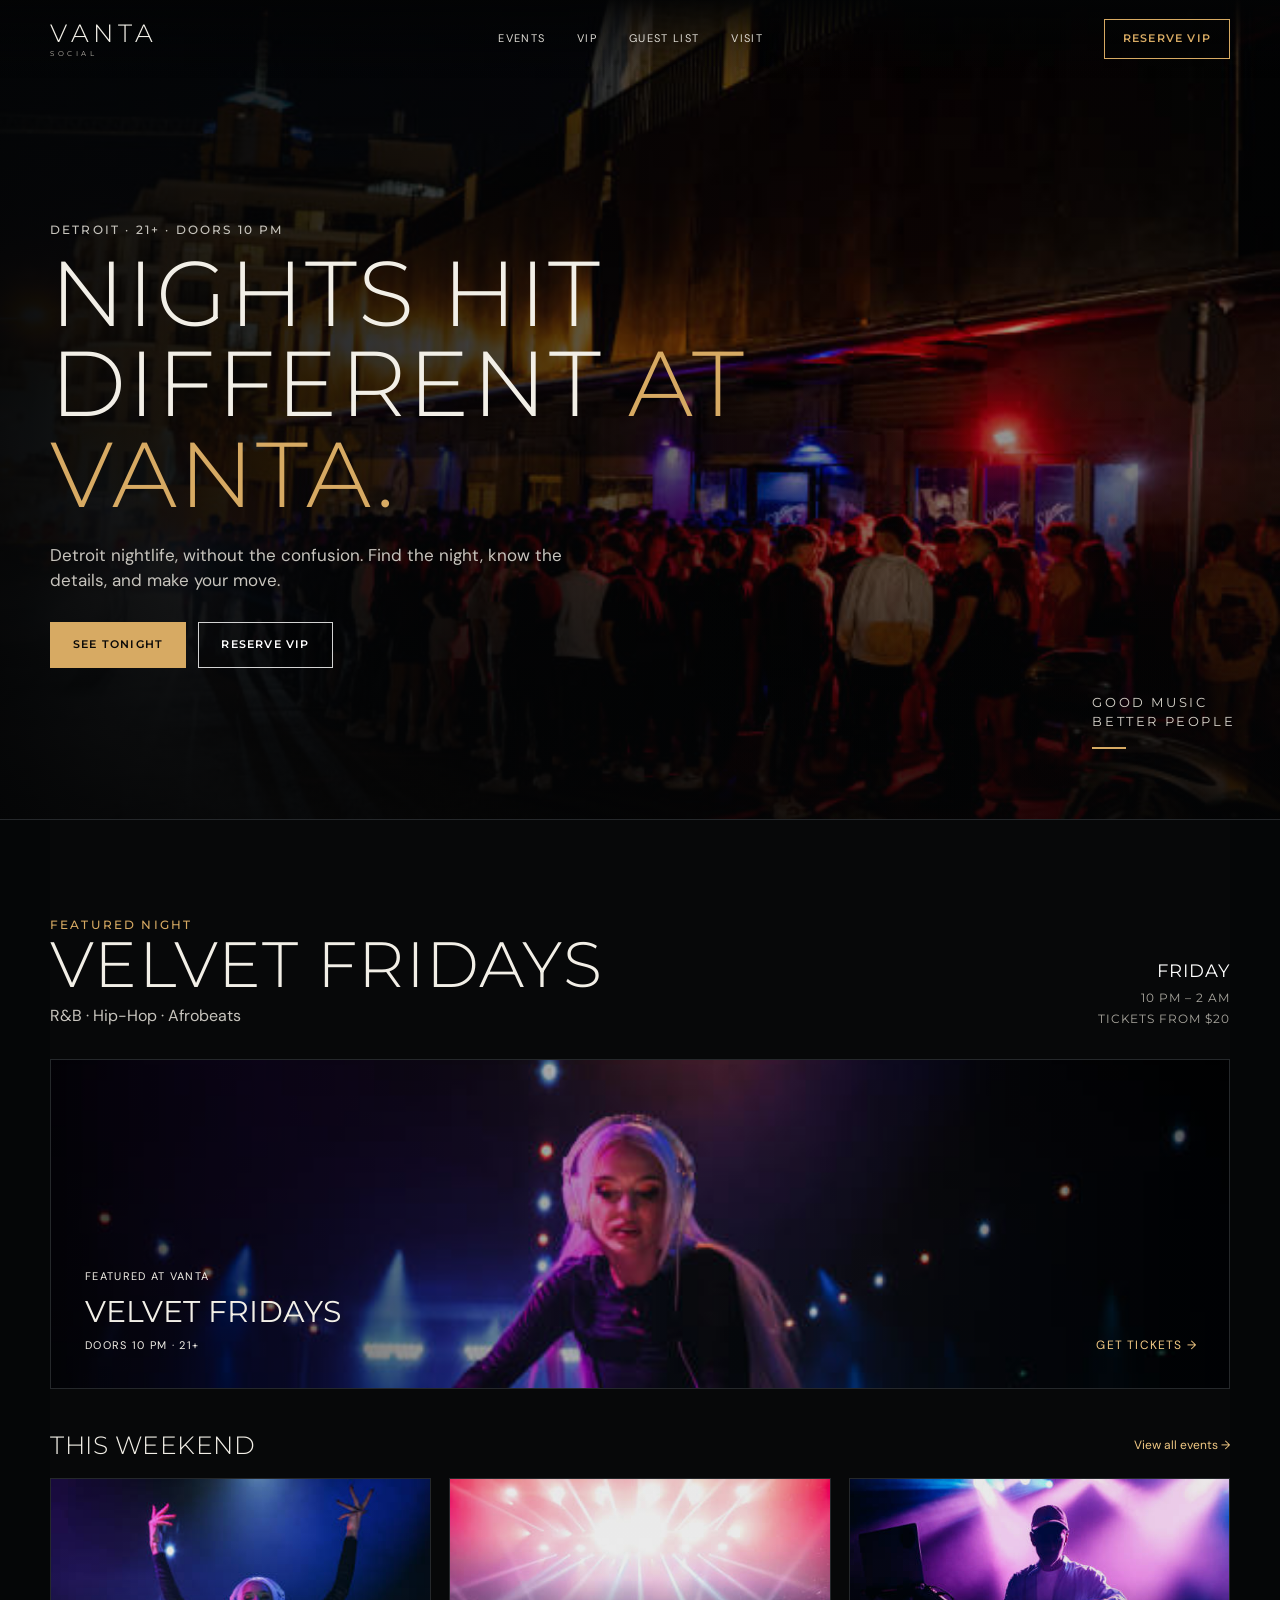
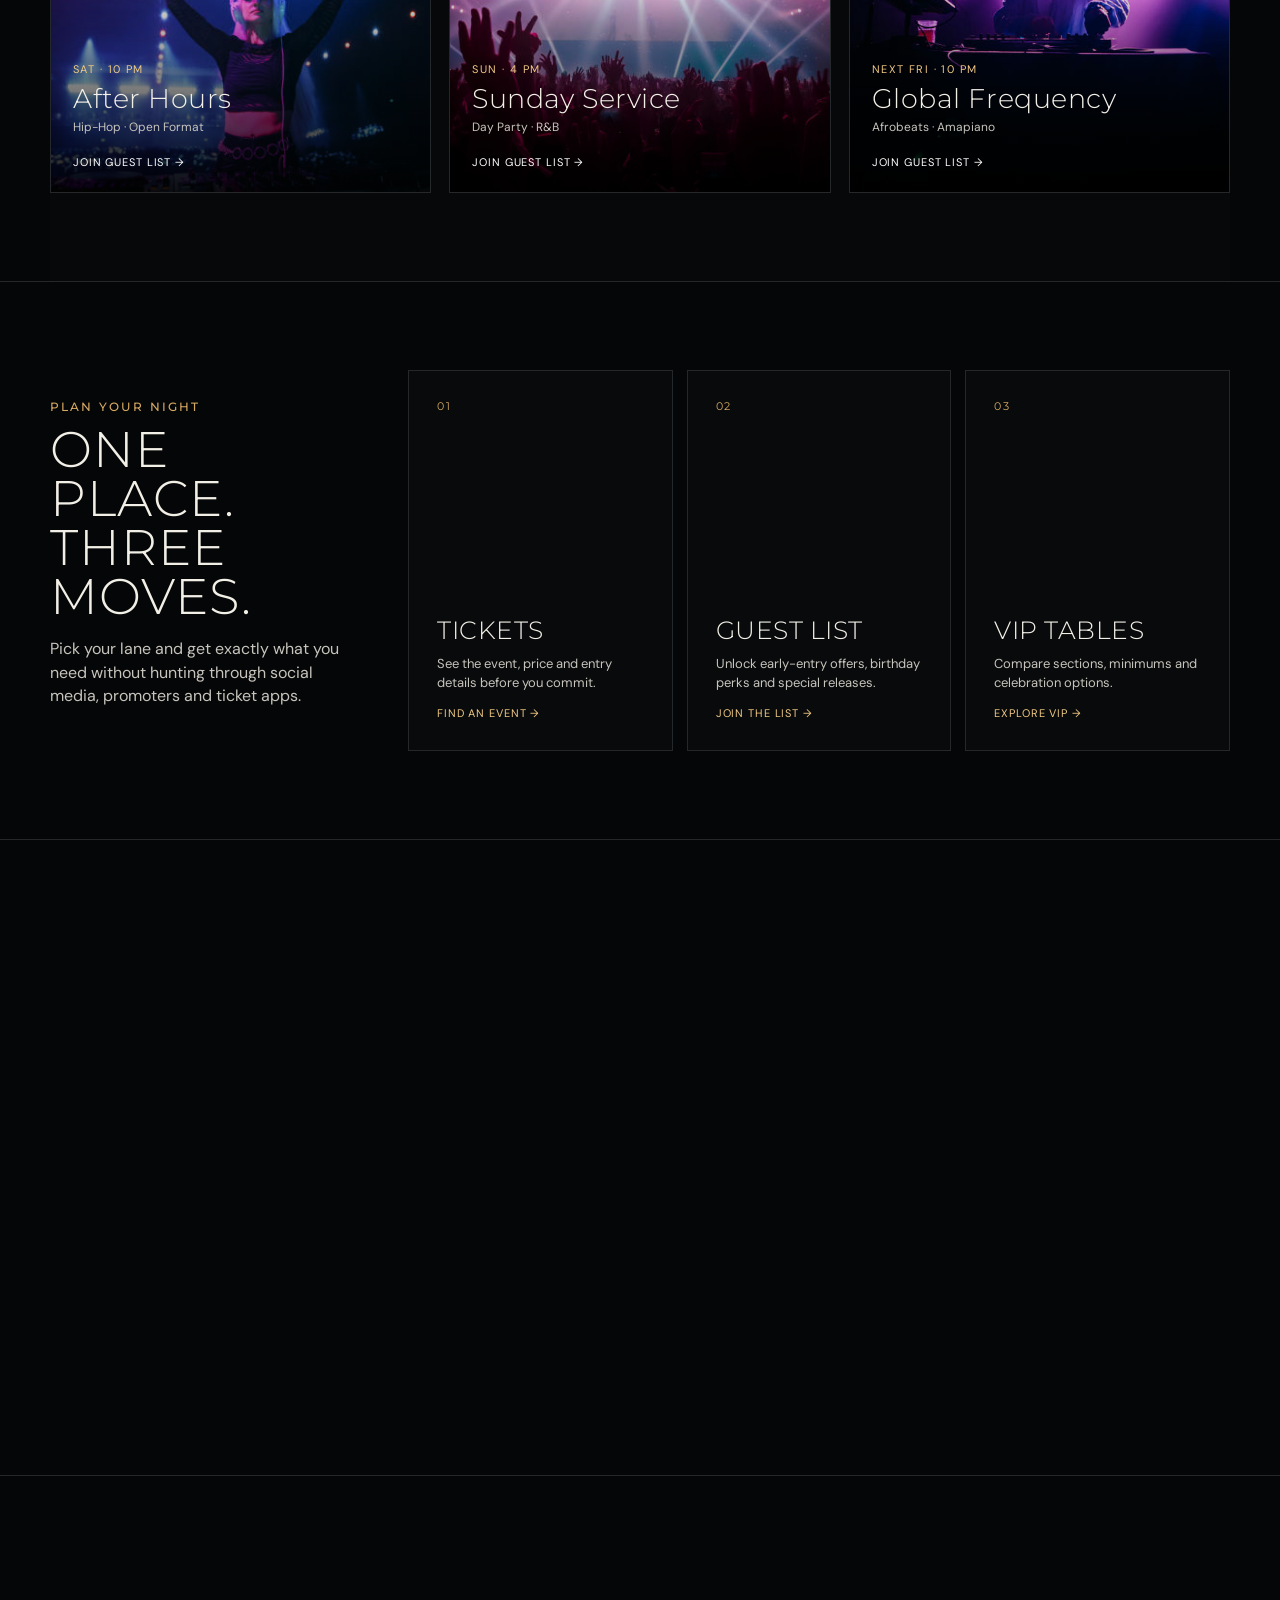
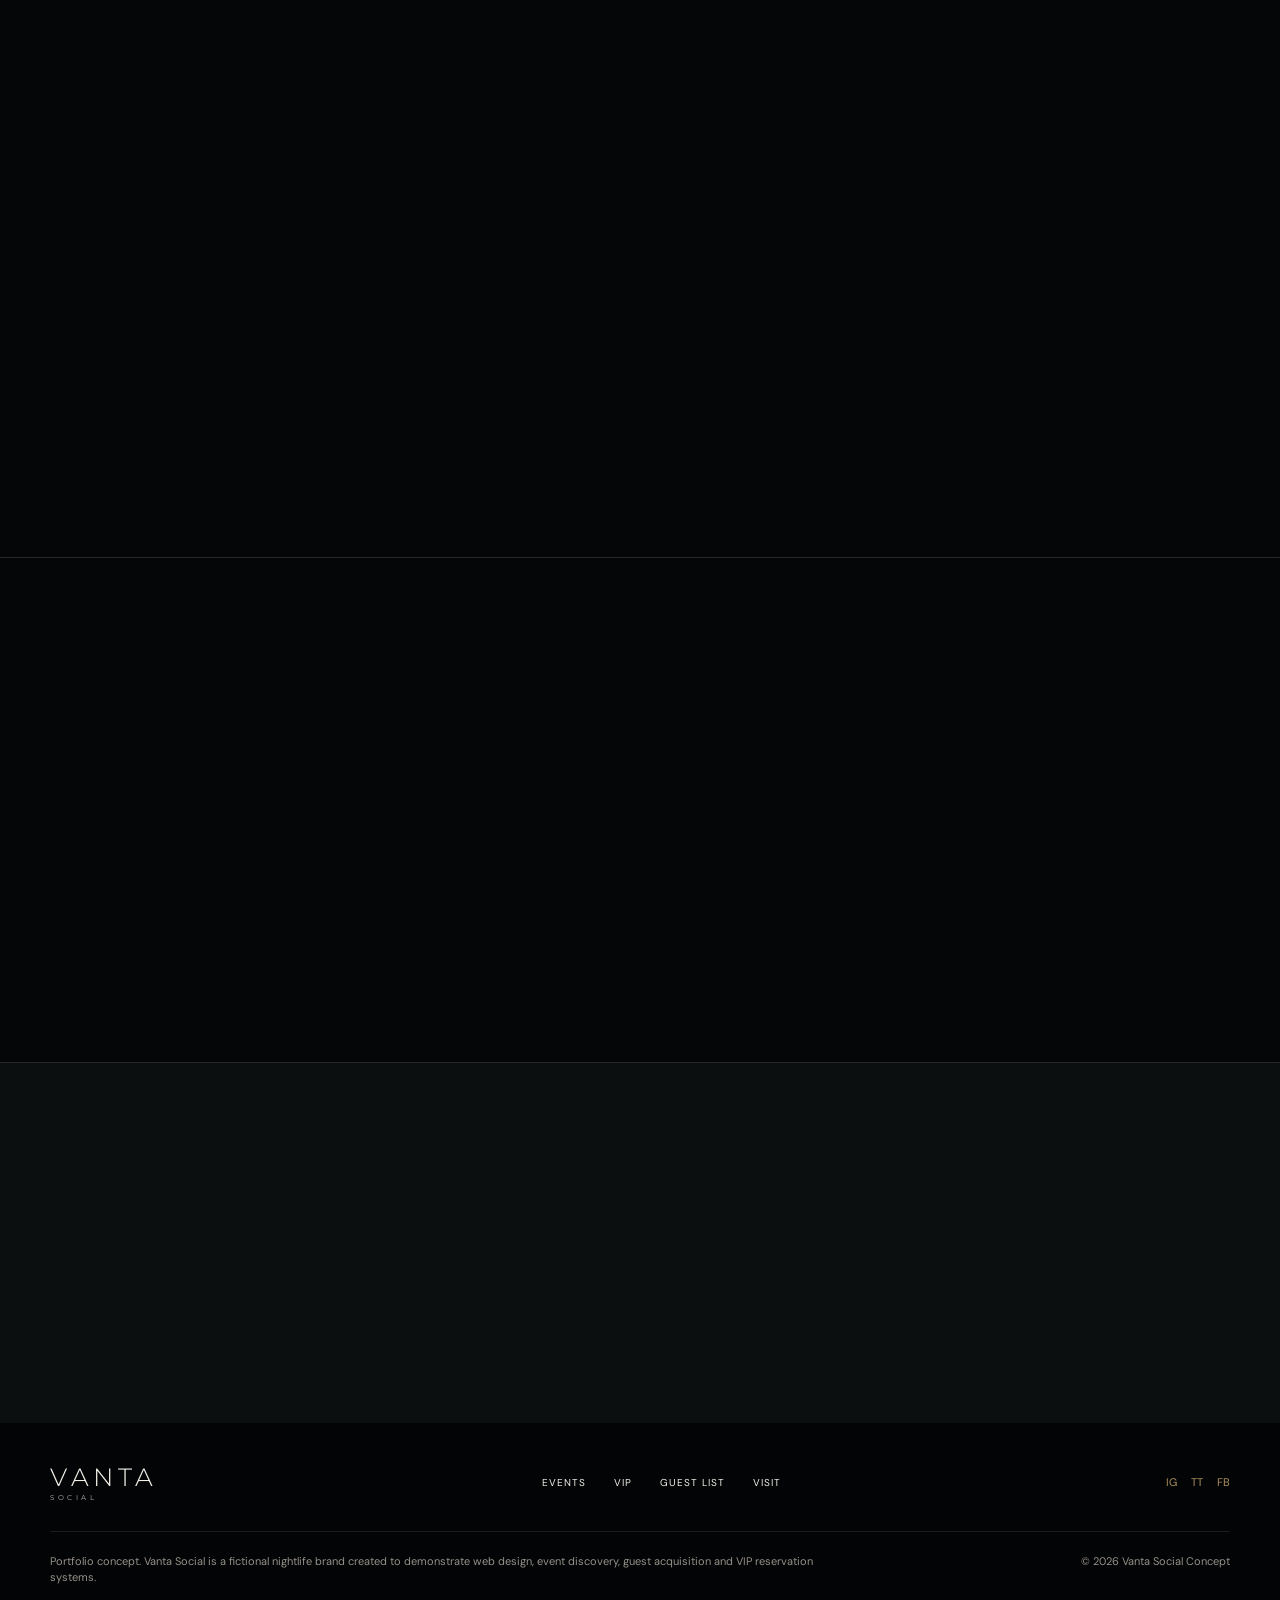
==== commit f17baee0: "Add files via upload" ====
--- a/index.html
+++ b/index.html
@@ -58,7 +58,7 @@
     <section id="events" class="section shell tonight-section">
       <div class="section-heading split-heading">
         <div>
-          <p class="eyebrow gold">Tonight</p>
+          <p class="eyebrow gold">Featured Night</p>
           <h2>Velvet Fridays</h2>
           <p>R&B · Hip-Hop · Afrobeats</p>
         </div>
@@ -72,7 +72,7 @@
         <img src="event-dj-main.JPG" width="612" height="323" loading="lazy" decoding="async" alt="DJ performing behind a club booth" />
         <div class="feature-shade"></div>
         <div class="feature-copy">
-          <span>Tonight at Vanta</span>
+          <span>Featured at Vanta</span>
           <strong>VELVET FRIDAYS</strong>
           <small>Doors 10 PM · 21+</small>
         </div>
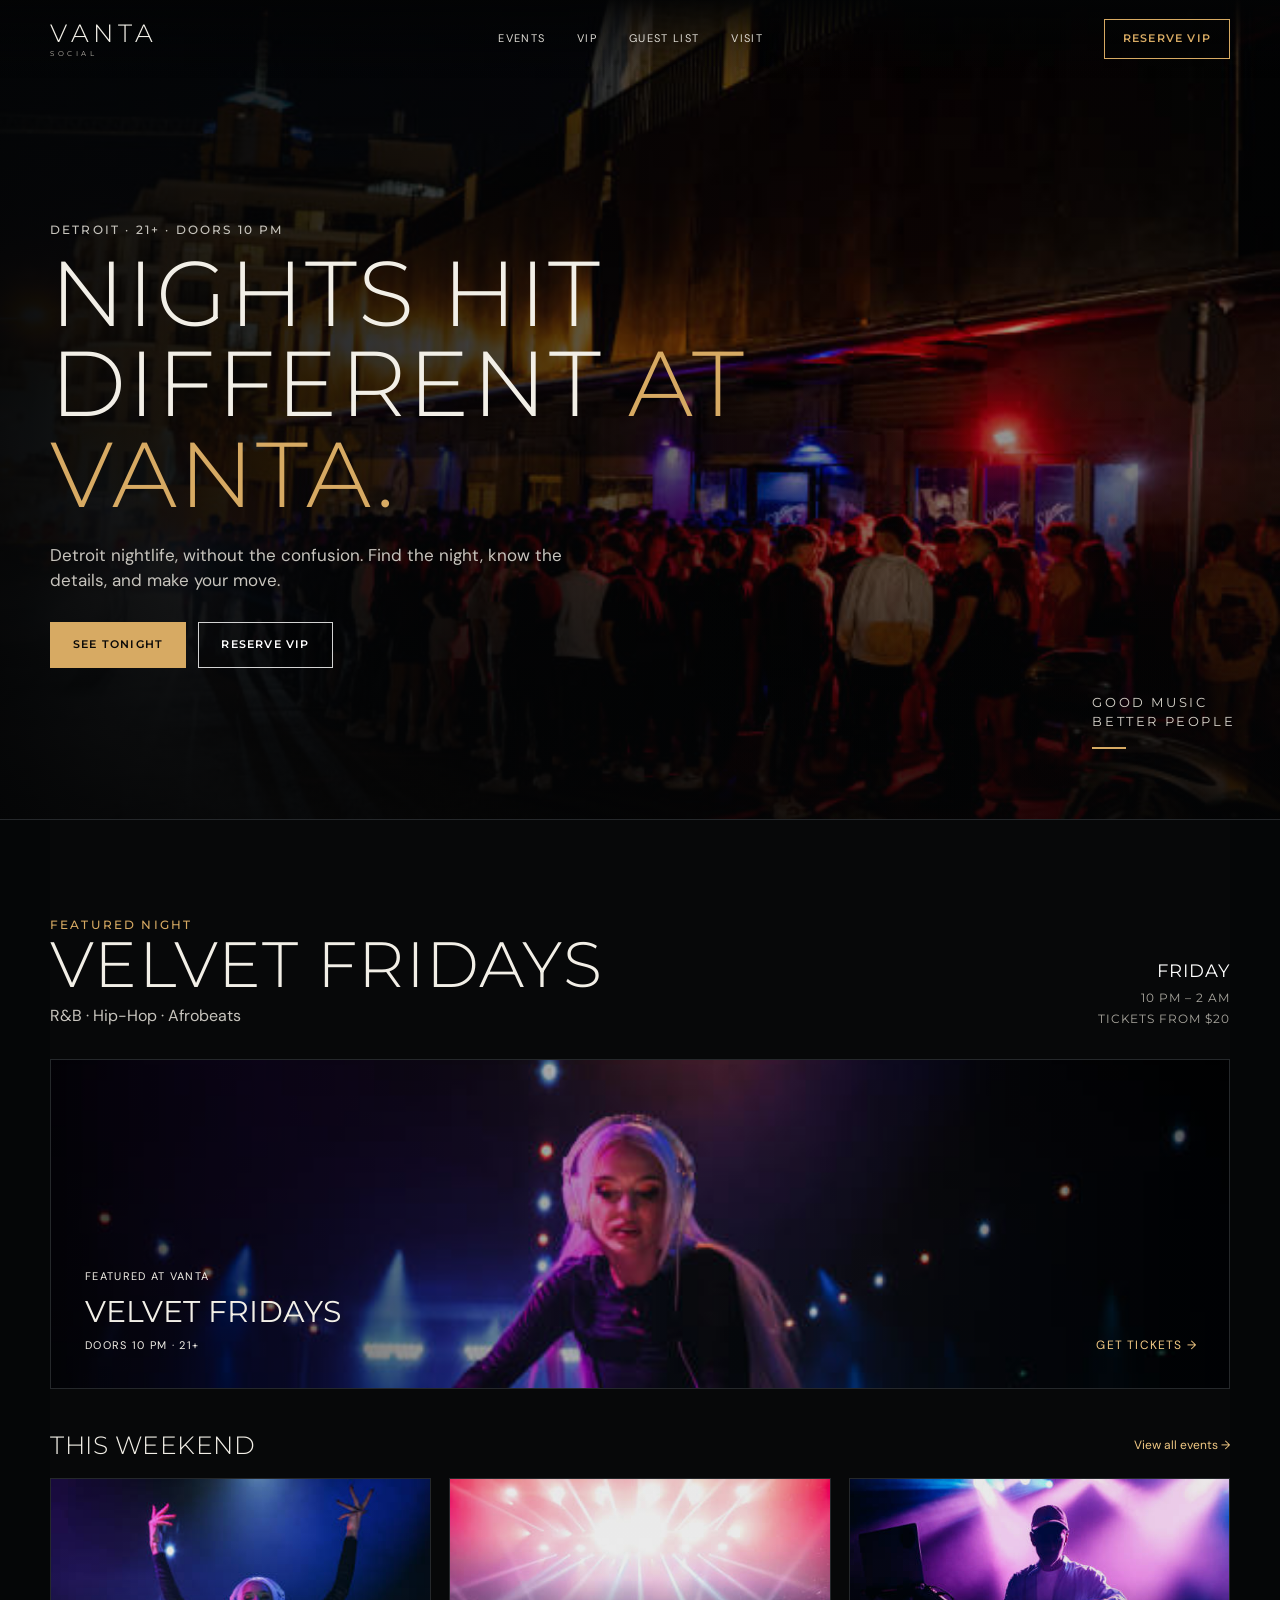
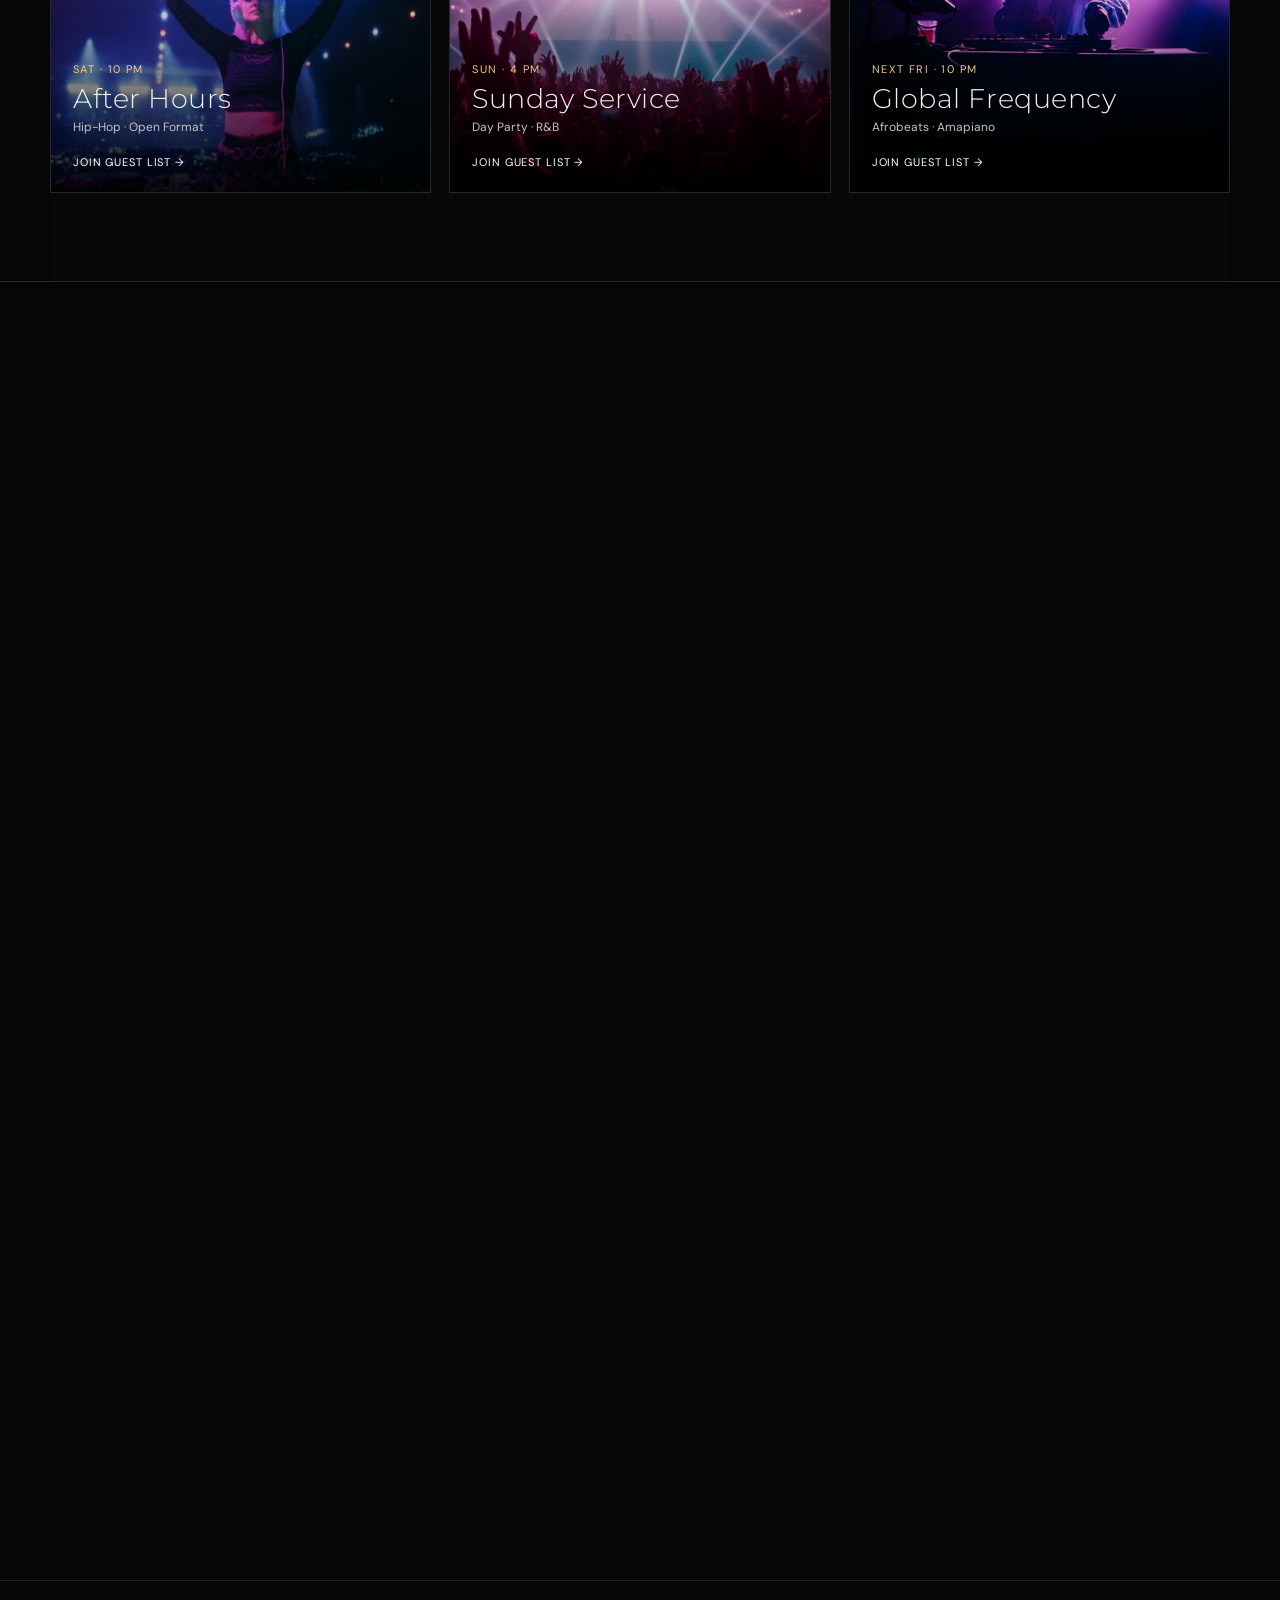
==== commit b0aeea79: "Add files via upload" ====
--- a/index.html
+++ b/index.html
@@ -214,7 +214,19 @@
     </section>
   </main>
 
-  <footer class="site-footer">
+  
+<section class="concierge-strip">
+  <div class="shell concierge-strip-inner">
+    <div>
+      <p class="eyebrow gold">Not Sure Where To Start?</p>
+      <h2>Tell Vanta the vibe.</h2>
+      <p>Group size, music, budget, celebration — we’ll route you to the right night and entry path.</p>
+    </div>
+    <a class="btn btn-outline" href="concierge.html">Ask Vanta</a>
+  </div>
+</section>
+
+<footer class="site-footer">
     <div class="shell footer-top">
       <div class="brand footer-brand"><span class="brand-word">VANTA</span><span class="brand-sub">SOCIAL</span></div>
       <nav aria-label="Footer">
--- a/styles.css
+++ b/styles.css
@@ -271,3 +271,636 @@
   .floor-zone[data-zone="vip"]{right:24px}.floor-zone[data-zone="main"]{left:24px}
   .floor-zone[data-zone="center"]{top:240px}
 }
+
+
+/* =========================================================
+   VIP luxury selector — replaces literal floorplan
+   ========================================================= */
+.floorplan{display:none!important}
+.vip-selector-shell{display:grid;gap:26px}
+.vip-selector-tabs{display:flex;gap:10px;flex-wrap:wrap;border-bottom:1px solid var(--line);padding-bottom:14px}
+.vip-selector-tab{
+  min-height:42px;padding:0 16px;border:1px solid #34373a;background:#080a0b;color:#c9c6bf;
+  font-family:'Montserrat';font-size:11px;letter-spacing:.09em;text-transform:uppercase;cursor:pointer;transition:.2s
+}
+.vip-selector-tab:hover,.vip-selector-tab.active{
+  color:#0a0908;background:var(--gold);border-color:var(--gold)
+}
+.vip-selector-grid{display:grid;grid-template-columns:minmax(0,1.15fr) minmax(320px,.85fr);gap:22px;align-items:stretch}
+.vip-visual-card{
+  position:relative;min-height:470px;overflow:hidden;border:1px solid #2f2a22;
+  background:
+    radial-gradient(circle at 70% 26%,rgba(215,170,99,.18),transparent 26%),
+    radial-gradient(circle at 30% 78%,rgba(255,255,255,.05),transparent 30%),
+    linear-gradient(145deg,#0d0f10,#060708 68%);
+}
+.vip-visual-card:after{content:'';position:absolute;inset:20px;border:1px solid rgba(215,170,99,.16);pointer-events:none}
+.vip-visual-glow{
+  position:absolute;width:280px;height:280px;border-radius:50%;right:-50px;top:-60px;
+  background:radial-gradient(circle,rgba(215,170,99,.24),rgba(215,170,99,0) 70%);
+}
+.vip-visual-content{position:absolute;left:42px;bottom:42px;z-index:3;display:grid;gap:8px}
+.vip-visual-kicker{font-size:10px;letter-spacing:.18em;text-transform:uppercase;color:var(--gold)}
+.vip-visual-content strong{font-family:'Montserrat';font-weight:300;font-size:clamp(42px,5vw,72px);line-height:.95;text-transform:uppercase}
+.vip-visual-content span:last-child{font-size:13px;letter-spacing:.08em;text-transform:uppercase;color:#b8b3aa}
+.vip-visual-orbit{position:absolute;border:1px solid rgba(215,170,99,.18);border-radius:50%}
+.orbit-one{width:310px;height:310px;right:44px;top:70px}
+.orbit-two{width:220px;height:220px;right:90px;top:116px}
+.orbit-three{width:130px;height:130px;right:135px;top:160px;border-color:rgba(215,170,99,.34)}
+.vip-selection.luxury{
+  display:flex;flex-direction:column;justify-content:center;padding:36px;border:1px solid #2f2a22;
+  background:linear-gradient(180deg,#0b0d0e,#080a0b)
+}
+.vip-selection.luxury h3{font-size:42px}
+.vip-option-grid{display:grid;grid-template-columns:repeat(3,1fr);gap:14px}
+.vip-option-card{border-top:1px solid var(--gold);background:#090b0c;padding:24px;min-height:170px}
+.vip-option-card h3{font-size:22px;text-transform:uppercase;margin:22px 0 10px}
+.vip-option-card p{font-size:13px;margin:0}
+
+@media(max-width:900px){
+  .vip-selector-grid{grid-template-columns:1fr}
+  .vip-visual-card{min-height:390px}
+  .vip-option-grid{grid-template-columns:1fr 1fr}
+}
+@media(max-width:600px){
+  .vip-selector-tabs{display:grid;grid-template-columns:1fr 1fr}
+  .vip-selector-tab{width:100%}
+  .vip-visual-card{min-height:320px}
+  .vip-visual-content{left:26px;bottom:26px}
+  .vip-visual-content strong{font-size:42px}
+  .orbit-one{width:230px;height:230px;right:-20px;top:45px}
+  .orbit-two{width:165px;height:165px;right:12px;top:78px}
+  .orbit-three{width:95px;height:95px;right:46px;top:112px}
+  .vip-selection.luxury{padding:26px}
+  .vip-option-grid{grid-template-columns:1fr}
+}
+
+
+/* =========================================================
+   VIP cinematic polish pass
+   ========================================================= */
+.vip-selector-shell{padding-top:10px}
+.vip-selector-grid{margin-top:6px}
+
+.vip-visual-card.cinematic{
+  position:relative;
+  min-height:470px;
+  overflow:hidden;
+  border:1px solid #2f2a22;
+  background:#08090a;
+}
+.vip-visual-card.cinematic:after{
+  content:'';
+  position:absolute;
+  inset:20px;
+  border:1px solid rgba(215,170,99,.18);
+  pointer-events:none;
+  z-index:3;
+}
+.vip-visual-image{
+  position:absolute;
+  inset:0;
+  width:100%;
+  height:100%;
+  object-fit:cover;
+  object-position:center 46%;
+  filter:saturate(.78) contrast(1.06) brightness(.62);
+  transform:scale(1.01);
+}
+.vip-visual-shade{
+  position:absolute;
+  inset:0;
+  z-index:1;
+  background:
+    linear-gradient(90deg,rgba(5,6,7,.82) 0%,rgba(5,6,7,.52) 45%,rgba(5,6,7,.28) 100%),
+    linear-gradient(0deg,rgba(5,6,7,.94) 0%,rgba(5,6,7,.22) 58%,rgba(5,6,7,.28) 100%);
+}
+.vip-visual-content{
+  position:absolute;
+  left:42px;
+  right:42px;
+  bottom:42px;
+  z-index:4;
+  display:grid;
+  gap:10px;
+  max-width:520px;
+}
+.vip-visual-content strong{
+  font-family:'Montserrat';
+  font-weight:300;
+  font-size:clamp(42px,5vw,70px);
+  line-height:.92;
+  text-transform:uppercase;
+  text-shadow:0 2px 18px rgba(0,0,0,.45);
+}
+.vip-visual-content span:last-child{
+  font-size:12px;
+  letter-spacing:.12em;
+  text-transform:uppercase;
+  color:#d6d0c7;
+}
+
+/* Keep the section heading from feeling clipped beneath the fixed navigation. */
+.vip-selector-shell{
+  scroll-margin-top:120px;
+}
+@media(min-width:901px){
+  .vip-selector-shell{
+    padding-top:18px;
+  }
+}
+
+/* The older abstract orbit decoration is intentionally disabled. */
+.vip-visual-glow,
+.vip-visual-orbit{display:none!important}
+
+@media(max-width:900px){
+  .vip-visual-card.cinematic{min-height:400px}
+  .vip-visual-content{left:30px;right:30px;bottom:30px}
+}
+@media(max-width:600px){
+  .vip-selector-shell{padding-top:4px}
+  .vip-visual-card.cinematic{min-height:330px}
+  .vip-visual-content{left:24px;right:24px;bottom:24px}
+  .vip-visual-content strong{font-size:40px}
+  .vip-visual-image{object-position:center 48%}
+}
+
+
+/* =========================================================
+   FINAL VIP — interactive luxury floor plan
+   ========================================================= */
+.vip-map-section{scroll-margin-top:100px}
+.vip-map-layout{display:grid;grid-template-columns:minmax(0,1.35fr) minmax(320px,.65fr);gap:22px;align-items:stretch}
+.luxury-floorplan{
+  border:1px solid #312b23;
+  background:
+    radial-gradient(circle at 52% 44%,rgba(215,170,99,.055),transparent 34%),
+    linear-gradient(160deg,#0c0e0f,#060708);
+  padding:18px;
+  min-width:0;
+}
+.floorplan-topline{
+  display:flex;justify-content:space-between;gap:20px;padding:2px 4px 15px;
+  border-bottom:1px solid #26292b;font-family:'Montserrat';font-size:9px;
+  letter-spacing:.14em;text-transform:uppercase;color:#8f8c85
+}
+.floorplan-svg{display:block;width:100%;height:auto;max-height:620px;margin:12px auto 0}
+.room-shell{fill:url(#roomFade);stroke:#534631;stroke-width:1.6}
+.inner-line{fill:none;stroke:#25282b;stroke-width:1}
+.floor-static rect{fill:#111315;stroke:#4b4031;stroke-width:1}
+.floor-static text,.dance-floor text,.room-label{
+  fill:#8e8a83;font-family:'Montserrat',sans-serif;font-size:12px;letter-spacing:2px
+}
+.floor-static .small,.dance-floor .small{font-size:8px;fill:#666963}
+.dance-floor rect{fill:#090b0c;stroke:#34302a;stroke-width:1.2;stroke-dasharray:5 7}
+.room-label{font-size:8px;letter-spacing:1.4px}
+
+.floor-zone-svg{
+  cursor:pointer;
+  outline:none;
+  transform-box:fill-box;
+  transform-origin:center;
+  transition:filter .18s ease,opacity .18s ease,transform .18s ease
+}
+.floor-zone-svg path,
+.floor-zone-svg rect,
+.floor-zone-svg circle{
+  fill:rgba(215,170,99,.055);
+  stroke:#6b593d;
+  stroke-width:1.25;
+  transition:fill .18s ease,stroke .18s ease,stroke-width .18s ease
+}
+.floor-zone-svg text{
+  fill:#c8c3ba;font-family:'Montserrat',sans-serif;font-size:9px;letter-spacing:1.6px;
+  pointer-events:none
+}
+.floor-zone-svg:hover path,
+.floor-zone-svg:hover rect,
+.floor-zone-svg:hover circle,
+.floor-zone-svg:focus-visible path,
+.floor-zone-svg:focus-visible rect,
+.floor-zone-svg:focus-visible circle{
+  fill:rgba(215,170,99,.13);stroke:#d7aa63;stroke-width:1.6
+}
+.floor-zone-svg.active path,
+.floor-zone-svg.active rect,
+.floor-zone-svg.active circle{
+  fill:rgba(215,170,99,.20);stroke:#f1c984;stroke-width:2
+}
+.floor-zone-svg.active text{fill:#f1c984}
+.floor-zone-svg:focus-visible{filter:drop-shadow(0 0 5px rgba(215,170,99,.42))}
+@media (hover:hover) and (pointer:fine){
+  .floor-zone-svg:hover{transform:translateY(-2px);filter:drop-shadow(0 4px 8px rgba(0,0,0,.35))}
+}
+
+.floorplan-legend{
+  display:flex;gap:18px;flex-wrap:wrap;border-top:1px solid #26292b;padding:14px 4px 0;
+  color:#777b7c;font-size:10px;letter-spacing:.06em;text-transform:uppercase
+}
+.floorplan-legend span{display:flex;align-items:center;gap:8px}
+.legend-dot{display:inline-block;width:9px;height:9px;border-radius:50%}
+.legend-dot.selected{background:rgba(215,170,99,.28);border:1px solid #d7aa63}
+.legend-dot.neutral{background:#111315;border:1px solid #34373a}
+
+.interactive-panel{min-height:100%}
+.selection-hint{
+  margin:18px 0 0;font-size:10px!important;letter-spacing:.06em;text-transform:uppercase;color:#777!important
+}
+.vip-mobile-choices{display:none}
+
+@media(max-width:900px){
+  .vip-map-layout{grid-template-columns:1fr}
+  .interactive-panel{min-height:auto}
+}
+@media(max-width:700px){
+  .luxury-floorplan{padding:10px}
+  .floorplan-topline{font-size:8px}
+  .floorplan-svg{margin-top:6px}
+  .floorplan-legend{font-size:9px}
+  .vip-mobile-choices{display:grid;grid-template-columns:1fr 1fr;gap:10px;margin-top:16px}
+  .vip-mobile-choices .vip-selector-tab{width:100%;min-height:46px}
+}
+
+
+/* =========================================================
+   SELLABLE PREMIUM SYSTEMS — calendar, bottle builder,
+   concierge, premium upsells
+   ========================================================= */
+
+/* Calendar */
+.calendar-shell{border:1px solid var(--line);background:#07090a;padding:22px}
+.calendar-toolbar{display:flex;align-items:center;justify-content:space-between;gap:18px;padding-bottom:18px;border-bottom:1px solid var(--line)}
+.calendar-toolbar>div{text-align:center;display:grid;gap:4px}
+.calendar-month-label{font-family:'Montserrat';font-size:22px;text-transform:uppercase;letter-spacing:.04em}
+.calendar-sub{font-size:10px;text-transform:uppercase;letter-spacing:.1em;color:var(--muted)}
+.calendar-nav-btn{width:44px;height:44px;border:1px solid #34373a;background:#090b0c;color:var(--gold-2);cursor:pointer}
+.calendar-grid{display:grid;grid-template-columns:repeat(7,minmax(0,1fr));gap:8px}
+.calendar-weekdays{padding:18px 0 8px}
+.calendar-weekdays span{text-align:center;font-size:9px;letter-spacing:.12em;text-transform:uppercase;color:#7f817e}
+.calendar-day{position:relative;min-height:78px;border:1px solid #24272a;background:#090b0c;color:#c7c4bd;padding:10px;text-align:left;cursor:pointer}
+.calendar-day:hover,.calendar-day:focus-visible{border-color:#615039}
+.calendar-day.outside{opacity:.28;cursor:default}
+.calendar-day.has-event{border-color:#55472e;background:linear-gradient(145deg,rgba(215,170,99,.08),#090b0c)}
+.calendar-day.selected{border-color:var(--gold-2);box-shadow:inset 0 0 0 1px var(--gold-2)}
+.calendar-day-number{font-family:'Montserrat';font-size:12px}
+.calendar-dot{position:absolute;right:10px;top:11px;width:7px;height:7px;border-radius:50%;background:var(--gold)}
+.calendar-event-count{position:absolute;left:10px;bottom:9px;font-size:9px;text-transform:uppercase;letter-spacing:.08em;color:var(--gold-2)}
+.calendar-selection{display:grid;grid-template-columns:minmax(170px,.4fr) 1.6fr;gap:28px;align-items:start;border-top:1px solid var(--line);margin-top:18px;padding-top:22px}
+.calendar-selection h3{font-size:28px;text-transform:uppercase}
+.calendar-results{display:grid;gap:10px}
+.cal-event-result{display:flex;justify-content:space-between;align-items:center;gap:18px;border:1px solid var(--line);padding:14px 16px}
+.cal-event-result strong{font-family:'Montserrat';font-weight:400;text-transform:uppercase}
+.cal-event-result span{font-size:11px;color:var(--muted)}
+.cal-event-result a{font-size:10px;text-transform:uppercase;letter-spacing:.09em;color:var(--gold-2)}
+
+/* Bottle menu + builder */
+.bottle-layout{display:grid;grid-template-columns:minmax(0,1.25fr) minmax(320px,.75fr);gap:24px;align-items:start}
+.bottle-menu{display:grid;gap:18px}
+.bottle-category{border:1px solid var(--line);background:#080a0b}
+.bottle-category-head{display:flex;justify-content:space-between;gap:20px;padding:13px 18px;border-bottom:1px solid var(--line);font-size:10px;text-transform:uppercase;letter-spacing:.1em;color:var(--gold)}
+.bottle-row{width:100%;display:flex;justify-content:space-between;gap:18px;align-items:center;padding:16px 18px;border:0;border-bottom:1px solid #202326;background:transparent;color:#ddd9d1;text-align:left;cursor:pointer}
+.bottle-row:last-child{border-bottom:0}
+.bottle-row:hover,.bottle-row:focus-visible{background:#0d0f10}
+.bottle-row.added{background:rgba(215,170,99,.08)}
+.bottle-row strong{color:var(--gold-2);font-weight:500}
+.bottle-row em{font-style:normal;font-size:8px;text-transform:uppercase;letter-spacing:.1em;color:#0a0908;background:var(--gold);padding:3px 6px;margin-left:7px}
+.bottle-builder{position:sticky;top:105px;border:1px solid #3a3227;background:#090b0c;padding:26px}
+.bottle-builder h3{font-size:30px;text-transform:uppercase;margin:8px 0 18px}
+.builder-items{display:grid;gap:8px;min-height:70px}
+.builder-empty{font-size:12px;color:#777;margin:0}
+.builder-item{display:grid;grid-template-columns:1fr auto auto;gap:10px;align-items:center;padding:10px 0;border-bottom:1px solid var(--line);font-size:12px}
+.builder-item button{border:0;background:transparent;color:#a8a49d;cursor:pointer;font-size:16px}
+.builder-summary{display:grid;border-top:1px solid var(--line);margin-top:18px;padding-top:8px}
+.builder-summary div{display:flex;justify-content:space-between;gap:20px;padding:10px 0;border-bottom:1px solid var(--line);font-size:12px}
+.builder-summary span{text-transform:uppercase;letter-spacing:.08em;color:var(--muted);font-size:9px}
+.builder-note{font-size:10px;color:#777;margin:14px 0 18px}
+.bottle-builder .btn{width:100%}
+.bottle-builder .btn:disabled{opacity:.4;cursor:not-allowed}
+
+/* Premium cards */
+.premium-grid{display:grid;grid-template-columns:repeat(4,1fr);gap:14px}
+.premium-card{border:1px solid var(--line);padding:24px;background:#080a0b;min-height:205px;display:flex;flex-direction:column}
+.premium-card h3{font-size:22px;text-transform:uppercase;margin:22px 0 10px}
+.premium-card p{font-size:13px;margin:0 0 18px}
+.premium-card strong{margin-top:auto;color:var(--gold-2);font-weight:500}
+
+/* Concierge */
+.concierge-layout{display:grid;grid-template-columns:minmax(0,1.1fr) minmax(320px,.9fr);gap:28px;align-items:start}
+.concierge-form{display:grid;gap:18px}
+.concierge-step{border:1px solid var(--line);background:#080a0b;padding:24px}
+.concierge-step h3{font-size:24px;text-transform:uppercase;margin:14px 0 18px}
+.concierge-step select{width:100%;min-height:48px;border:1px solid #35383a;background:#090b0c;color:white;padding:0 14px}
+.choice-grid{display:grid;grid-template-columns:1fr 1fr;gap:10px}
+.choice-card{position:relative;display:block}
+.choice-card input{position:absolute;opacity:0;pointer-events:none}
+.choice-card span{display:flex;min-height:52px;align-items:center;border:1px solid #34373a;padding:0 14px;cursor:pointer;font-size:12px}
+.choice-card input:checked+span{border-color:var(--gold);background:rgba(215,170,99,.10);color:var(--gold-2)}
+.choice-card input:focus-visible+span{outline:2px solid var(--gold-2);outline-offset:3px}
+.concierge-result{position:sticky;top:105px;border:1px solid #3b3226;background:linear-gradient(180deg,#0d0f10,#080a0b);padding:30px}
+.concierge-result h2{font-size:44px;text-transform:uppercase;margin:8px 0 16px}
+.concierge-result>p:not(.eyebrow){font-size:14px}
+.recommendation-facts{display:grid;border-top:1px solid var(--line);margin:24px 0}
+.recommendation-facts div{display:flex;justify-content:space-between;gap:20px;padding:13px 0;border-bottom:1px solid var(--line);font-size:12px}
+.recommendation-facts span{text-transform:uppercase;letter-spacing:.08em;color:var(--muted);font-size:9px}
+
+@media(max-width:900px){
+  .bottle-layout,.concierge-layout{grid-template-columns:1fr}
+  .bottle-builder,.concierge-result{position:static}
+  .premium-grid{grid-template-columns:1fr 1fr}
+}
+@media(max-width:700px){
+  .calendar-shell{padding:12px}
+  .calendar-grid{gap:4px}
+  .calendar-day{min-height:58px;padding:7px}
+  .calendar-event-count{display:none}
+  .calendar-selection{grid-template-columns:1fr}
+  .cal-event-result{display:grid}
+  .premium-grid{grid-template-columns:1fr}
+  .choice-grid{grid-template-columns:1fr}
+}
+
+
+/* =========================================================
+   EVENTS — collapsible calendar widget integrated with filters
+   ========================================================= */
+.event-control-row{
+  display:flex;
+  justify-content:space-between;
+  align-items:flex-start;
+  gap:16px;
+  margin:0 0 18px;
+}
+.event-control-row .filter-bar{
+  margin:0;
+}
+.event-control-row .select-control{
+  flex:0 0 auto;
+  min-width:190px;
+}
+.calendar-toggle{
+  display:inline-flex;
+  align-items:center;
+  gap:10px;
+}
+.calendar-toggle-icon{
+  display:inline-grid;
+  place-items:center;
+  width:18px;
+  height:18px;
+  border:1px solid currentColor;
+  border-radius:50%;
+  font-size:13px;
+  line-height:1;
+}
+.calendar-toggle[aria-expanded="true"]{
+  border-color:var(--gold);
+  color:var(--gold-2);
+}
+.calendar-toggle[aria-expanded="true"] .calendar-toggle-icon{
+  transform:rotate(45deg);
+}
+.calendar-drawer{
+  margin:0 0 28px;
+}
+.calendar-drawer[hidden]{
+  display:none;
+}
+.calendar-drawer-inner{
+  border:1px solid #383126;
+  background:linear-gradient(180deg,#0a0c0d,#070809);
+  padding:18px;
+}
+.calendar-selection.compact{
+  grid-template-columns:minmax(150px,.35fr) 1.65fr;
+  margin-top:14px;
+  padding-top:18px;
+}
+.calendar-selection.compact h3{
+  font-size:24px;
+}
+.calendar-drawer .calendar-day{
+  min-height:68px;
+}
+.calendar-drawer .calendar-toolbar{
+  padding-bottom:14px;
+}
+.calendar-drawer .calendar-weekdays{
+  padding-top:14px;
+}
+
+@media(max-width:900px){
+  .event-control-row{
+    display:grid;
+    gap:12px;
+  }
+  .event-control-row .select-control{
+    width:100%;
+    min-width:0;
+  }
+}
+@media(max-width:700px){
+  .event-control-row .filter-bar{
+    display:grid;
+    grid-template-columns:1fr 1fr;
+    width:100%;
+  }
+  .event-control-row .filter-btn{
+    width:100%;
+  }
+  .calendar-selection.compact{
+    grid-template-columns:1fr;
+  }
+}
+
+
+/* =========================================================
+   FINAL POLISH — compact calendar, curated bottle service,
+   premium concierge, subtle motion and trust cues
+   ========================================================= */
+
+/* Homepage concierge strip */
+.concierge-strip{
+  border-top:1px solid var(--line);
+  border-bottom:1px solid var(--line);
+  background:linear-gradient(90deg,#090b0c,#0c0e0f 55%,#090b0c);
+  padding:42px 0;
+}
+.concierge-strip-inner{
+  display:flex;
+  align-items:center;
+  justify-content:space-between;
+  gap:32px;
+}
+.concierge-strip h2{
+  font-size:clamp(30px,4vw,50px);
+  text-transform:uppercase;
+  margin-bottom:10px;
+}
+.concierge-strip p:not(.eyebrow){
+  margin:0;
+  max-width:720px;
+  font-size:14px;
+}
+
+/* Events polish */
+.event-filter-note{
+  margin:0 0 18px;
+  color:#8f8b84;
+  font-size:11px;
+  letter-spacing:.03em;
+}
+.calendar-drawer-inner{
+  max-height:min(620px,70vh);
+  overflow:auto;
+  scrollbar-width:thin;
+  scrollbar-color:#4b4031 #0a0c0d;
+}
+.calendar-day{
+  transition:border-color .18s ease,background .18s ease,transform .18s ease;
+}
+@media (hover:hover) and (pointer:fine){
+  .calendar-day:not(.outside):hover{transform:translateY(-1px)}
+}
+.calendar-toggle-icon{transition:transform .18s ease}
+
+/* VIP floorplan polish */
+.luxury-floorplan{
+  box-shadow:inset 0 0 0 1px rgba(255,255,255,.015);
+}
+.floorplan-svg{filter:drop-shadow(0 8px 22px rgba(0,0,0,.18))}
+.interactive-panel{
+  box-shadow:inset 0 1px 0 rgba(255,255,255,.02);
+}
+.selection-hint{
+  border-top:1px solid var(--line);
+  padding-top:14px;
+}
+
+/* Curated bottle-service presentation */
+.bottle-menu{gap:14px}
+.bottle-category{
+  border-color:#2b2e31;
+  background:linear-gradient(180deg,#090b0c,#08090a);
+}
+.bottle-category-head{
+  background:#0b0d0e;
+}
+.bottle-category-head span:last-child{
+  color:#7d7f7d;
+  font-size:8px;
+}
+.bottle-row{
+  min-height:54px;
+  transition:background .16s ease,border-color .16s ease;
+}
+.bottle-row span:first-child{
+  font-size:13px;
+}
+.bottle-row strong{
+  font-family:'Montserrat';
+  font-size:13px;
+  white-space:nowrap;
+}
+.bottle-builder{
+  box-shadow:inset 0 1px 0 rgba(255,255,255,.02);
+}
+.builder-item strong{color:var(--gold-2);font-weight:500}
+
+/* Premium add-ons */
+.premium-card{
+  position:relative;
+  overflow:hidden;
+}
+.premium-card:after{
+  content:'';
+  position:absolute;
+  inset:auto 0 0 0;
+  height:1px;
+  background:linear-gradient(90deg,transparent,rgba(215,170,99,.35),transparent);
+}
+
+/* Concierge should feel like guided service, not a chatbot */
+.concierge-disclaimer{
+  border:1px solid #3b3226;
+  background:rgba(215,170,99,.04);
+  padding:14px 16px;
+  margin-bottom:16px;
+}
+.concierge-disclaimer span{
+  font-size:9px;
+  letter-spacing:.12em;
+  text-transform:uppercase;
+  color:var(--gold);
+}
+.concierge-disclaimer p{
+  margin:6px 0 0;
+  font-size:12px;
+  color:#aaa79f;
+}
+.concierge-result{
+  min-height:420px;
+}
+.concierge-result:before{
+  content:'V';
+  position:absolute;
+  right:22px;
+  top:14px;
+  font-family:'Montserrat';
+  font-size:82px;
+  line-height:1;
+  color:rgba(215,170,99,.035);
+  pointer-events:none;
+}
+.concierge-result{position:sticky}
+
+/* Slightly more premium active nav state */
+.desktop-nav a[aria-current="page"]{
+  color:var(--gold-2);
+  position:relative;
+}
+.desktop-nav a[aria-current="page"]:after{
+  content:'';
+  position:absolute;
+  left:0;
+  right:0;
+  bottom:-10px;
+  height:1px;
+  background:var(--gold);
+}
+
+/* Better visible focus across custom controls */
+.filter-btn:focus-visible,
+.calendar-nav-btn:focus-visible,
+.vip-selector-tab:focus-visible,
+.bottle-row:focus-visible{
+  outline:2px solid var(--gold-2);
+  outline-offset:3px;
+}
+
+/* Reduce motion responsibly */
+@media(prefers-reduced-motion:reduce){
+  .calendar-day,
+  .calendar-toggle-icon,
+  .bottle-row{transition:none!important}
+}
+
+/* Mobile refinements */
+@media(max-width:700px){
+  .concierge-strip-inner{
+    display:grid;
+  }
+  .concierge-strip .btn{
+    width:100%;
+  }
+  .calendar-drawer-inner{
+    max-height:none;
+    overflow:visible;
+  }
+  .bottle-row{
+    padding:14px;
+  }
+  .bottle-row span:first-child{
+    min-width:0;
+  }
+}
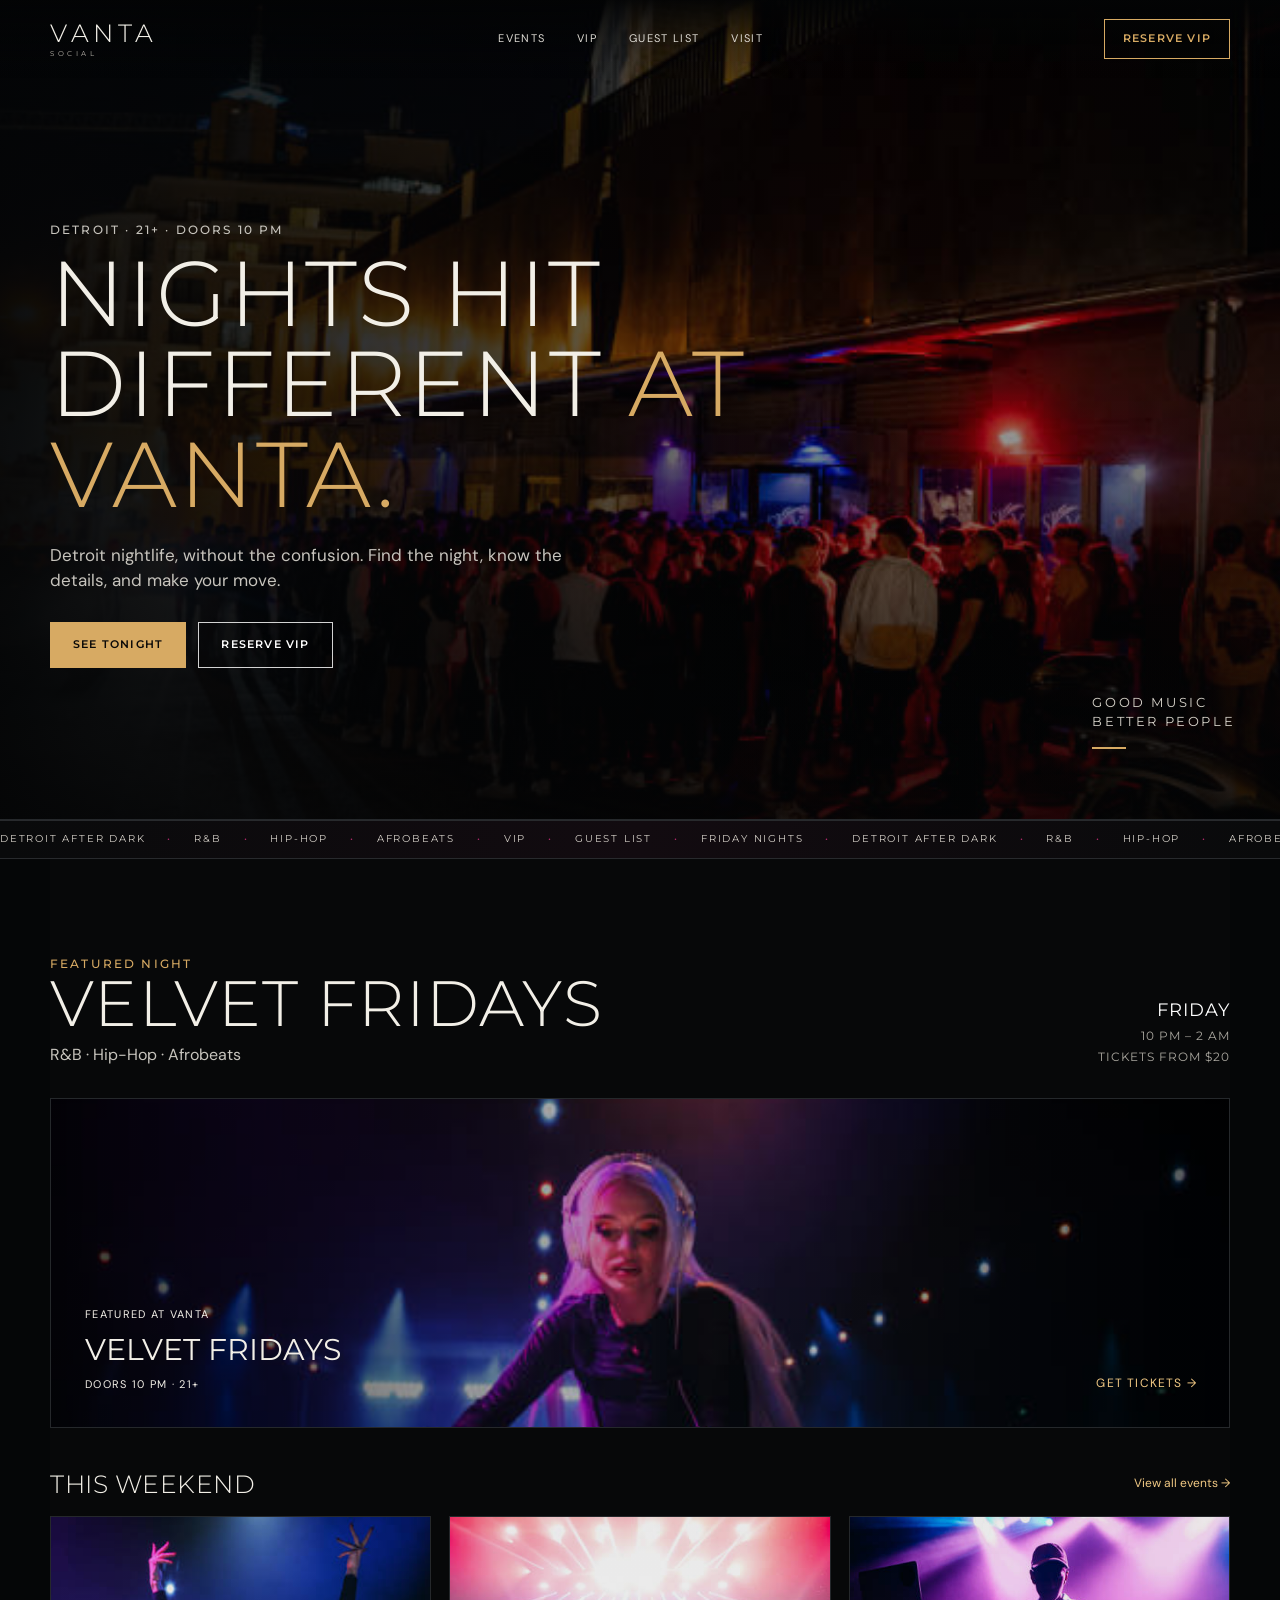
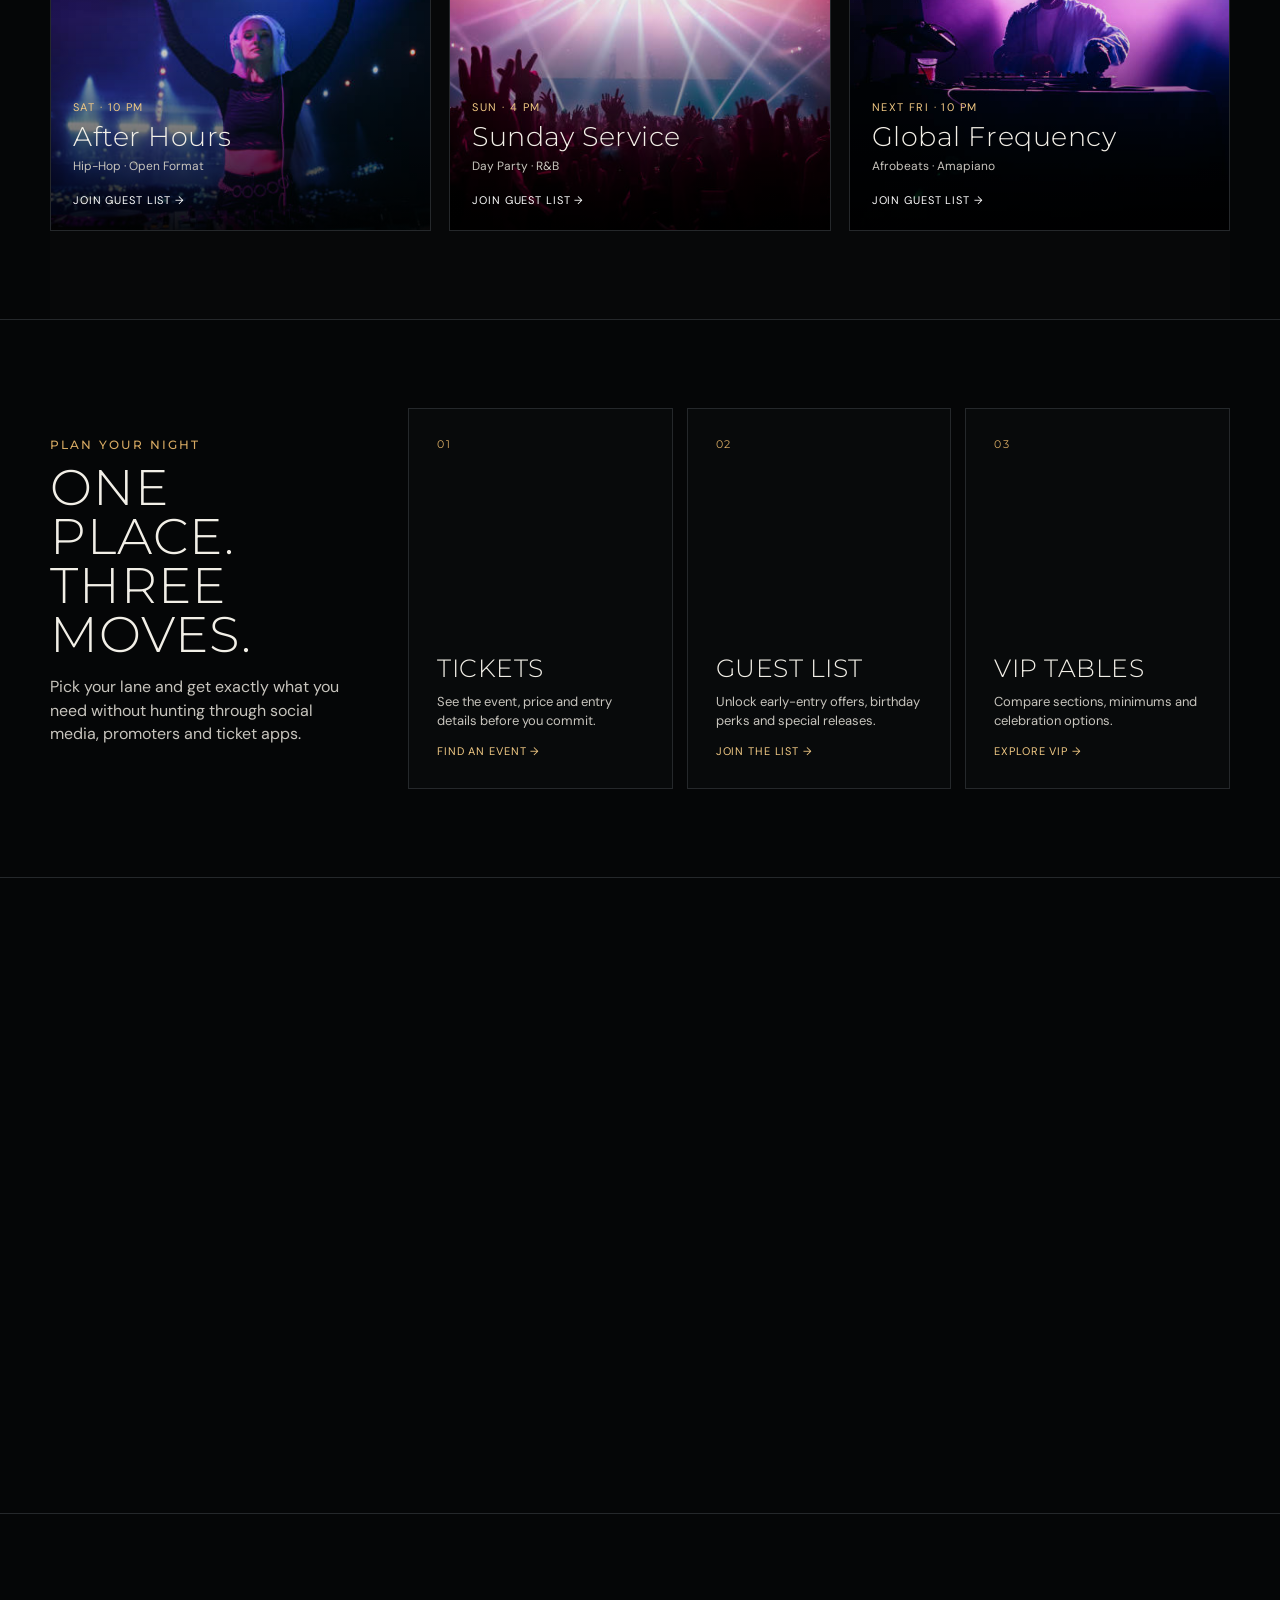
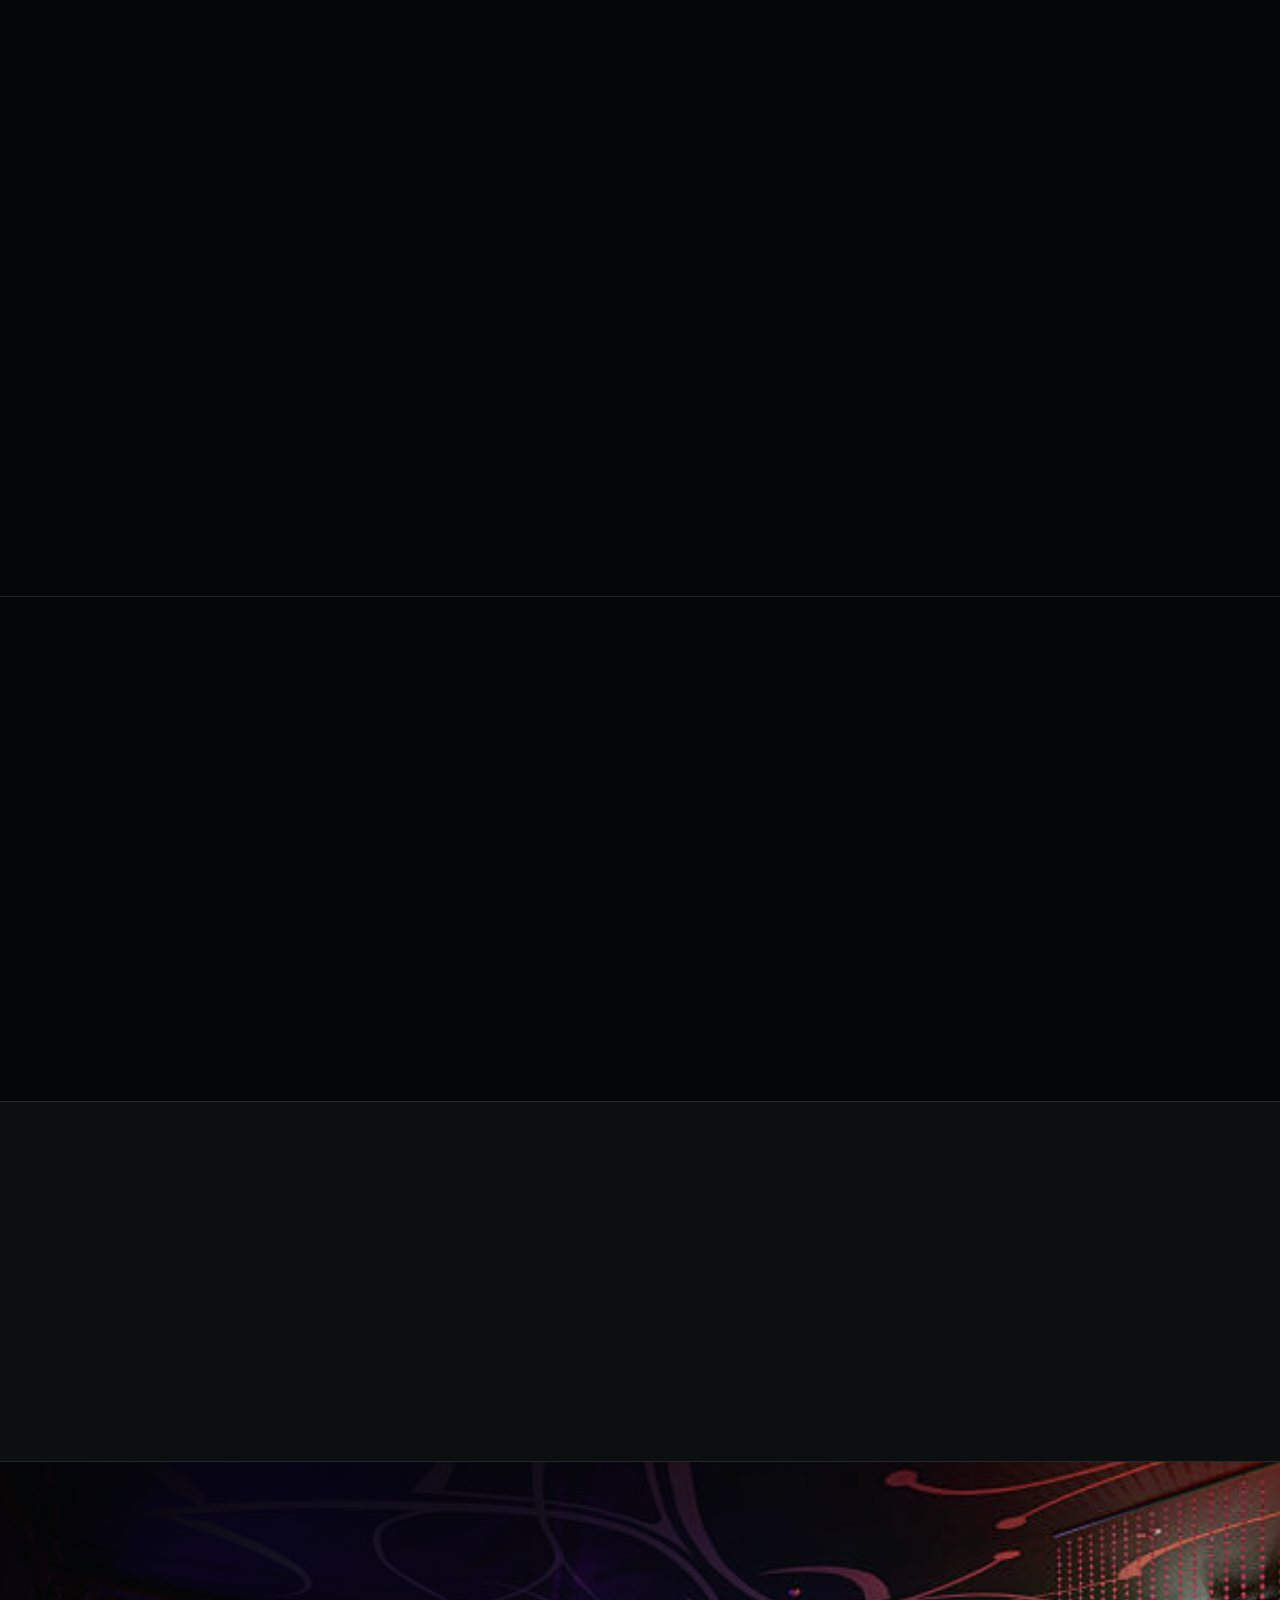
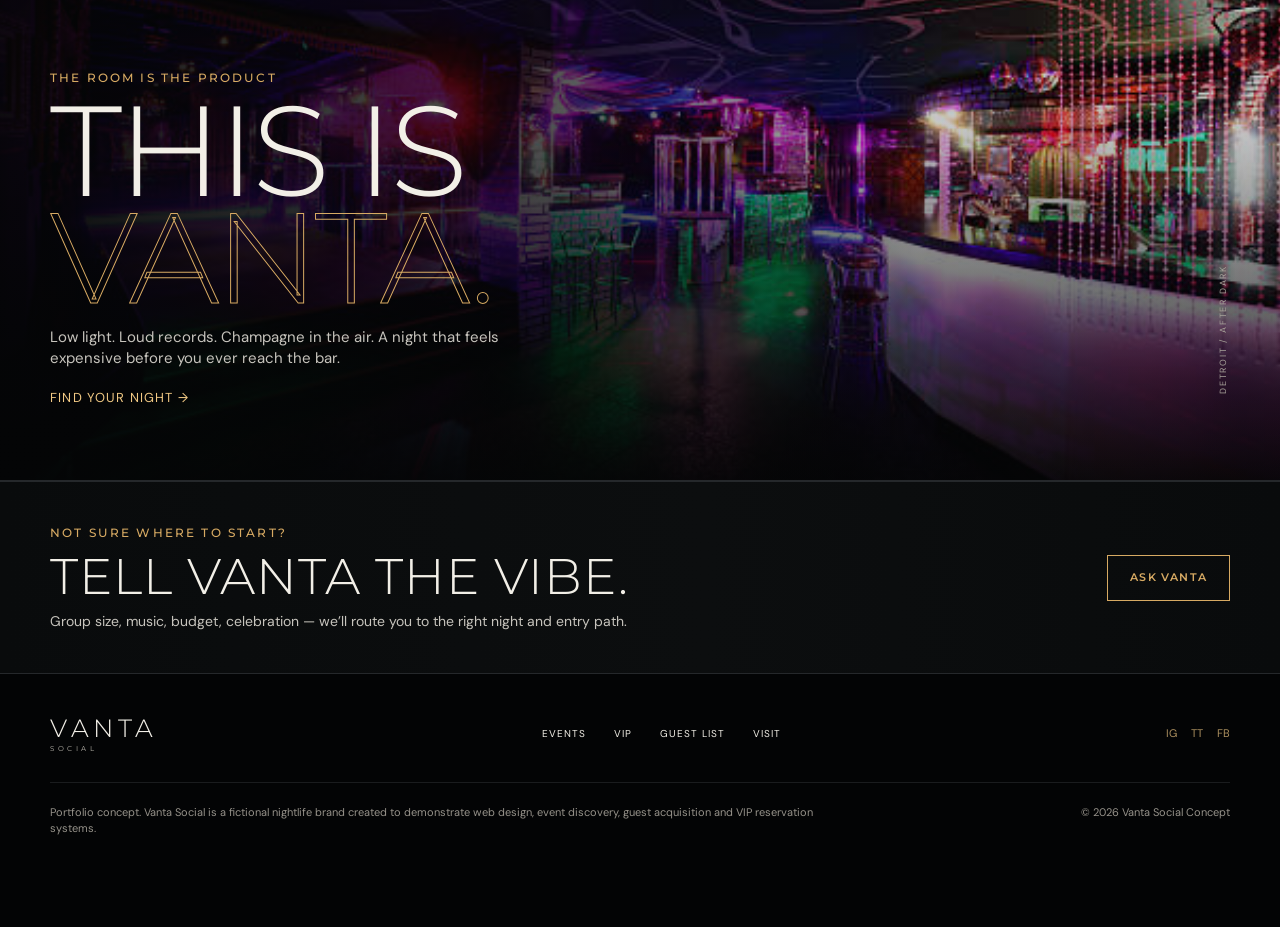
==== commit 17fe11b4: "Add files via upload" ====
--- a/index.html
+++ b/index.html
@@ -3,6 +3,7 @@
 <head>
   <meta charset="utf-8" />
   <meta name="viewport" content="width=device-width, initial-scale=1" />
+  <meta name="theme-color" content="#050607" />
   <meta name="robots" content="noindex,nofollow" />
   <meta name="description" content="Vanta Social is a fictional nightlife portfolio concept demonstrating event discovery, guest acquisition and VIP conversion systems." />
   <title>Vanta Social — Detroit Nightlife Concept</title>
@@ -10,8 +11,10 @@
   <link rel="preconnect" href="https://fonts.gstatic.com" crossorigin>
   <link href="https://fonts.googleapis.com/css2?family=DM+Sans:wght@400;500;600&family=Montserrat:wght@300;400;500;600&display=swap" rel="stylesheet">
   <link rel="stylesheet" href="styles.css" />
+<link rel="icon" href="favicon.svg" type="image/svg+xml">
 </head>
 <body>
+<a class="skip-link" href="#main-content">Skip to content</a>
   <header class="site-header" data-header>
     <a class="brand" href="#top" aria-label="Vanta Social home">
       <span class="brand-word">VANTA</span>
@@ -37,7 +40,7 @@
     </div>
   </header>
 
-  <main id="top">
+  <main id="main-content" id="top">
     <section class="hero section-dark">
       <img class="hero-image" src="hero-night-line.JPG" width="612" height="408" fetchpriority="high" decoding="async" alt="Guests lined up outside a nightlife venue at night" />
       <div class="hero-overlay"></div>
@@ -54,6 +57,26 @@
         <span>GOOD MUSIC</span><span>BETTER PEOPLE</span>
       </div>
     </section>
+
+<section class="nightlife-marquee" aria-hidden="true">
+  <div class="marquee-track">
+    <span>DETROIT AFTER DARK</span><i>•</i>
+    <span>R&amp;B</span><i>•</i>
+    <span>HIP-HOP</span><i>•</i>
+    <span>AFROBEATS</span><i>•</i>
+    <span>VIP</span><i>•</i>
+    <span>GUEST LIST</span><i>•</i>
+    <span>FRIDAY NIGHTS</span><i>•</i>
+    <span>DETROIT AFTER DARK</span><i>•</i>
+    <span>R&amp;B</span><i>•</i>
+    <span>HIP-HOP</span><i>•</i>
+    <span>AFROBEATS</span><i>•</i>
+    <span>VIP</span><i>•</i>
+    <span>GUEST LIST</span><i>•</i>
+    <span>FRIDAY NIGHTS</span>
+  </div>
+</section>
+
 
     <section id="events" class="section shell tonight-section">
       <div class="section-heading split-heading">
@@ -215,6 +238,19 @@
   </main>
 
   
+
+<section class="brand-break">
+  <img src="experience-club-interior.JPG" width="612" height="408" loading="lazy" decoding="async" alt="Neon-lit Vanta club interior">
+  <div class="brand-break-shade"></div>
+  <div class="brand-break-copy shell">
+    <span class="brand-break-side">DETROIT / AFTER DARK</span>
+    <p class="eyebrow gold">The Room Is The Product</p>
+    <h2>THIS IS<br><span>VANTA.</span></h2>
+    <p>Low light. Loud records. Champagne in the air. A night that feels expensive before you ever reach the bar.</p>
+    <a class="text-link" href="events.html">Find your night →</a>
+  </div>
+</section>
+
 <section class="concierge-strip">
   <div class="shell concierge-strip-inner">
     <div>
--- a/styles.css
+++ b/styles.css
@@ -904,3 +904,350 @@
     min-width:0;
   }
 }
+
+
+/* =========================================================
+   FINAL SALES-DEMO HARDENING
+   ========================================================= */
+.skip-link{
+  position:fixed;left:16px;top:10px;z-index:999;
+  transform:translateY(-160%);background:var(--gold);color:#080706;
+  padding:10px 14px;font-weight:700;font-size:12px
+}
+.skip-link:focus{transform:translateY(0)}
+
+.event-status{
+  display:inline-flex;align-items:center;min-height:25px;padding:0 9px;
+  border:1px solid #4b4031;font-size:9px;letter-spacing:.1em;text-transform:uppercase;
+  margin-bottom:9px;width:max-content
+}
+.event-status.open,.event-status-banner.open{color:#d9e4cf;border-color:#3f5137}
+.event-status.selling,.event-status-banner.selling{color:#f1c984;border-color:#725a34}
+.event-status.limited,.event-status-banner.limited{color:#f0d8b3;border-color:#74573f}
+.event-status-banner{
+  display:flex;justify-content:center;gap:18px;padding:9px 16px;
+  border-bottom:1px solid var(--line);background:#090b0c;font-size:10px;
+  text-transform:uppercase;letter-spacing:.1em
+}
+.event-status-banner span:last-child{color:#737670}
+
+.event-conversion-bar{
+  position:fixed;z-index:44;left:50%;transform:translateX(-50%);
+  bottom:20px;display:grid;grid-template-columns:repeat(3,auto);
+  border:1px solid #3a3329;background:rgba(5,6,7,.96);backdrop-filter:blur(12px)
+}
+.event-conversion-bar a{
+  min-height:46px;padding:0 22px;display:flex;align-items:center;justify-content:center;
+  border-right:1px solid #2a2d2f;font-family:'Montserrat';font-size:10px;
+  letter-spacing:.1em;text-transform:uppercase
+}
+.event-conversion-bar a:last-child{border-right:0;background:var(--gold);color:#080706}
+
+.legend-dot.limited{background:rgba(215,170,99,.14);border:1px solid #8d6e43}
+.legend-dot.unavailable{background:#17191a;border:1px solid #494b4c}
+.floor-zone-svg[data-availability="limited"] path,
+.floor-zone-svg[data-availability="limited"] rect,
+.floor-zone-svg[data-availability="limited"] circle{stroke:#8d6e43}
+.floor-zone-svg[data-availability="unavailable"]{opacity:.42;cursor:not-allowed}
+.floor-zone-svg[data-availability="unavailable"] path,
+.floor-zone-svg[data-availability="unavailable"] rect,
+.floor-zone-svg[data-availability="unavailable"] circle{fill:#0e1011;stroke:#4a4d4f}
+.vip-sales-note{
+  margin-top:18px;border:1px solid #3a3228;background:#0a0c0d;
+  padding:14px 16px;color:#aaa79f;font-size:11px
+}
+.vip-sales-note strong{color:var(--gold-2)}
+
+@media(max-width:900px){
+  .event-conversion-bar{left:0;right:0;bottom:54px;transform:none;border-left:0;border-right:0}
+  .event-conversion-bar a{padding:0 12px}
+}
+@media(max-width:600px){
+  .event-status-banner{justify-content:space-between}
+}
+
+
+/* =========================================================
+   VANTA VISUAL PUNCH PASS — +20% nightlife energy
+   Keeps all systems/features intact.
+   ========================================================= */
+
+:root{
+  --vanta-magenta:#b52b6e;
+  --vanta-plum:#481c38;
+}
+
+/* subtle immersive hover / motion */
+.hero-image,
+.brand-break img,
+.vip-spotlight img{
+  transform:scale(1.015);
+  transition:transform 1.4s cubic-bezier(.2,.7,.2,1);
+}
+@media (hover:hover) and (pointer:fine){
+  .hero:hover .hero-image,
+  .brand-break:hover img,
+  .vip-spotlight:hover img{transform:scale(1.045)}
+}
+
+/* nightlife marquee */
+.nightlife-marquee{
+  overflow:hidden;
+  border-bottom:1px solid #282a2d;
+  border-top:1px solid #282a2d;
+  background:linear-gradient(90deg,#090a0b,#120b10 50%,#090a0b);
+}
+.marquee-track{
+  width:max-content;
+  display:flex;
+  align-items:center;
+  gap:22px;
+  padding:11px 0;
+  animation:vantaMarquee 26s linear infinite;
+  font-family:'Montserrat';
+  font-size:10px;
+  letter-spacing:.18em;
+  text-transform:uppercase;
+  color:#d3cec6;
+}
+.marquee-track i{
+  font-style:normal;
+  color:var(--vanta-magenta);
+}
+@keyframes vantaMarquee{to{transform:translateX(-50%)}}
+
+/* controlled accent moments */
+.event-status.selling,
+.calendar-day.has-event .calendar-dot,
+.bottle-row.popular em{
+  box-shadow:0 0 22px rgba(181,43,110,.18);
+}
+.event-status.selling{
+  border-color:rgba(181,43,110,.55);
+  color:#f0bfd5;
+}
+.calendar-day.has-event .calendar-dot{background:var(--vanta-magenta)}
+.text-link:hover{color:#ffd39c}
+
+/* dramatic brand break */
+.brand-break{
+  position:relative;
+  min-height:620px;
+  overflow:hidden;
+  display:flex;
+  align-items:flex-end;
+  border-top:1px solid var(--line);
+  border-bottom:1px solid var(--line);
+}
+.brand-break img,
+.brand-break-shade{
+  position:absolute;inset:0;width:100%;height:100%;
+}
+.brand-break img{object-fit:cover;object-position:center}
+.brand-break-shade{
+  background:
+    linear-gradient(90deg,rgba(4,5,6,.96) 0%,rgba(4,5,6,.68) 43%,rgba(4,5,6,.22) 72%),
+    linear-gradient(0deg,rgba(4,5,6,.93),transparent 58%);
+}
+.brand-break-copy{
+  position:relative;
+  z-index:2;
+  padding-bottom:72px;
+}
+.brand-break-copy h2{
+  font-size:clamp(66px,10vw,148px);
+  line-height:.84;
+  text-transform:uppercase;
+  max-width:920px;
+  letter-spacing:-.03em;
+}
+.brand-break-copy h2 span{
+  color:transparent;
+  -webkit-text-stroke:1px var(--gold);
+  text-stroke:1px var(--gold);
+}
+.brand-break-copy>p:not(.eyebrow){
+  max-width:520px;
+  font-size:15px;
+}
+.brand-break-side{
+  position:absolute;
+  right:0;
+  bottom:86px;
+  writing-mode:vertical-rl;
+  transform:rotate(180deg);
+  font-size:9px;
+  letter-spacing:.2em;
+  text-transform:uppercase;
+  color:#a7a29a;
+}
+
+/* oversized editorial numerals */
+.visual-numbered{position:relative;overflow:hidden}
+.visual-numbered:before{
+  content:attr(data-section-number);
+  position:absolute;
+  right:3vw;
+  top:18px;
+  z-index:0;
+  font-family:'Montserrat';
+  font-size:clamp(110px,18vw,260px);
+  line-height:.8;
+  font-weight:300;
+  color:rgba(255,255,255,.022);
+  pointer-events:none;
+}
+.visual-numbered>.shell,
+.visual-numbered.shell{position:relative;z-index:1}
+
+/* event discovery becomes more poster-like */
+.events-poster-kicker{
+  display:flex;
+  justify-content:space-between;
+  gap:20px;
+  margin:4px 0 18px;
+  font-size:9px;
+  letter-spacing:.15em;
+  text-transform:uppercase;
+  color:#7e807d;
+}
+.discovery-card{
+  position:relative;
+  transition:transform .24s ease,border-color .24s ease;
+}
+.discovery-card:nth-child(2){transform:translateY(18px)}
+.discovery-card:nth-child(3){transform:translateY(-10px)}
+@media (hover:hover) and (pointer:fine){
+  .discovery-card:hover{
+    transform:translateY(-4px);
+    border-color:#5c4936;
+  }
+  .discovery-card:nth-child(2):hover{transform:translateY(12px)}
+  .discovery-card:nth-child(3):hover{transform:translateY(-14px)}
+}
+.event-date-stamp{
+  position:absolute;
+  right:16px;
+  top:14px;
+  z-index:2;
+  font-family:'Montserrat';
+  font-size:34px;
+  line-height:.82;
+  text-align:right;
+  color:rgba(255,255,255,.12);
+  letter-spacing:-.03em;
+  pointer-events:none;
+}
+.discovery-copy h3{position:relative;z-index:3}
+.discovery-card:after{
+  content:'';
+  position:absolute;
+  inset:0;
+  pointer-events:none;
+  background:linear-gradient(135deg,transparent 55%,rgba(181,43,110,.045));
+}
+
+/* VIP spotlight / visual product moment */
+.vip-spotlight{
+  position:relative;
+  min-height:520px;
+  display:flex;
+  align-items:flex-end;
+  overflow:hidden;
+  border-top:1px solid var(--line);
+  border-bottom:1px solid var(--line);
+}
+.vip-spotlight img,
+.vip-spotlight-shade{
+  position:absolute;inset:0;width:100%;height:100%;
+}
+.vip-spotlight img{object-fit:cover;object-position:center 46%}
+.vip-spotlight-shade{
+  background:
+    linear-gradient(90deg,rgba(3,4,5,.92),rgba(3,4,5,.56) 48%,rgba(72,28,56,.30)),
+    linear-gradient(0deg,rgba(3,4,5,.92),transparent 58%);
+}
+.vip-spotlight-copy{
+  position:relative;
+  z-index:2;
+  padding-bottom:58px;
+}
+.vip-spotlight h2{
+  max-width:880px;
+  font-size:clamp(52px,8vw,112px);
+  text-transform:uppercase;
+  line-height:.88;
+}
+.vip-spotlight h2 span{color:var(--gold)}
+.vip-spotlight-meta{
+  margin-top:28px;
+  display:grid;
+  grid-template-columns:auto auto;
+  gap:8px 22px;
+  width:max-content;
+  max-width:100%;
+}
+.vip-spotlight-meta span{
+  font-size:9px;
+  letter-spacing:.13em;
+  text-transform:uppercase;
+  color:#aaa79f;
+}
+.vip-spotlight-meta strong{
+  font-family:'Montserrat';
+  font-weight:400;
+  color:#f0ebe2;
+}
+
+/* interactive areas feel slightly more tactile */
+.floor-zone-svg.active{
+  filter:drop-shadow(0 0 8px rgba(215,170,99,.18));
+}
+.floor-zone-svg[data-availability="limited"]{
+  filter:drop-shadow(0 0 5px rgba(181,43,110,.16));
+}
+
+/* subtle asymmetry / editorial framing */
+.experience-copy{
+  position:relative;
+}
+.experience-copy:before{
+  content:'VANTA / 03';
+  position:absolute;
+  right:22px;
+  top:28px;
+  font-size:8px;
+  letter-spacing:.18em;
+  color:#6d706e;
+  writing-mode:vertical-rl;
+}
+
+/* keep concierge premium, not techy */
+.concierge-result{
+  background:
+    radial-gradient(circle at 88% 10%,rgba(181,43,110,.08),transparent 28%),
+    linear-gradient(180deg,#0d0f10,#080a0b);
+}
+
+/* mobile keeps visual punch without chaos */
+@media(max-width:900px){
+  .brand-break{min-height:520px}
+  .brand-break-copy{padding-bottom:50px}
+  .brand-break-side{display:none}
+  .discovery-card:nth-child(2),
+  .discovery-card:nth-child(3){transform:none}
+}
+@media(max-width:600px){
+  .marquee-track{font-size:9px;gap:16px}
+  .brand-break{min-height:460px}
+  .brand-break-copy h2{font-size:58px}
+  .vip-spotlight{min-height:440px}
+  .vip-spotlight h2{font-size:48px}
+  .event-date-stamp{font-size:28px}
+  .visual-numbered:before{font-size:120px}
+}
+
+@media(prefers-reduced-motion:reduce){
+  .marquee-track{animation:none}
+  .hero-image,.brand-break img,.vip-spotlight img{transition:none!important;transform:none!important}
+}
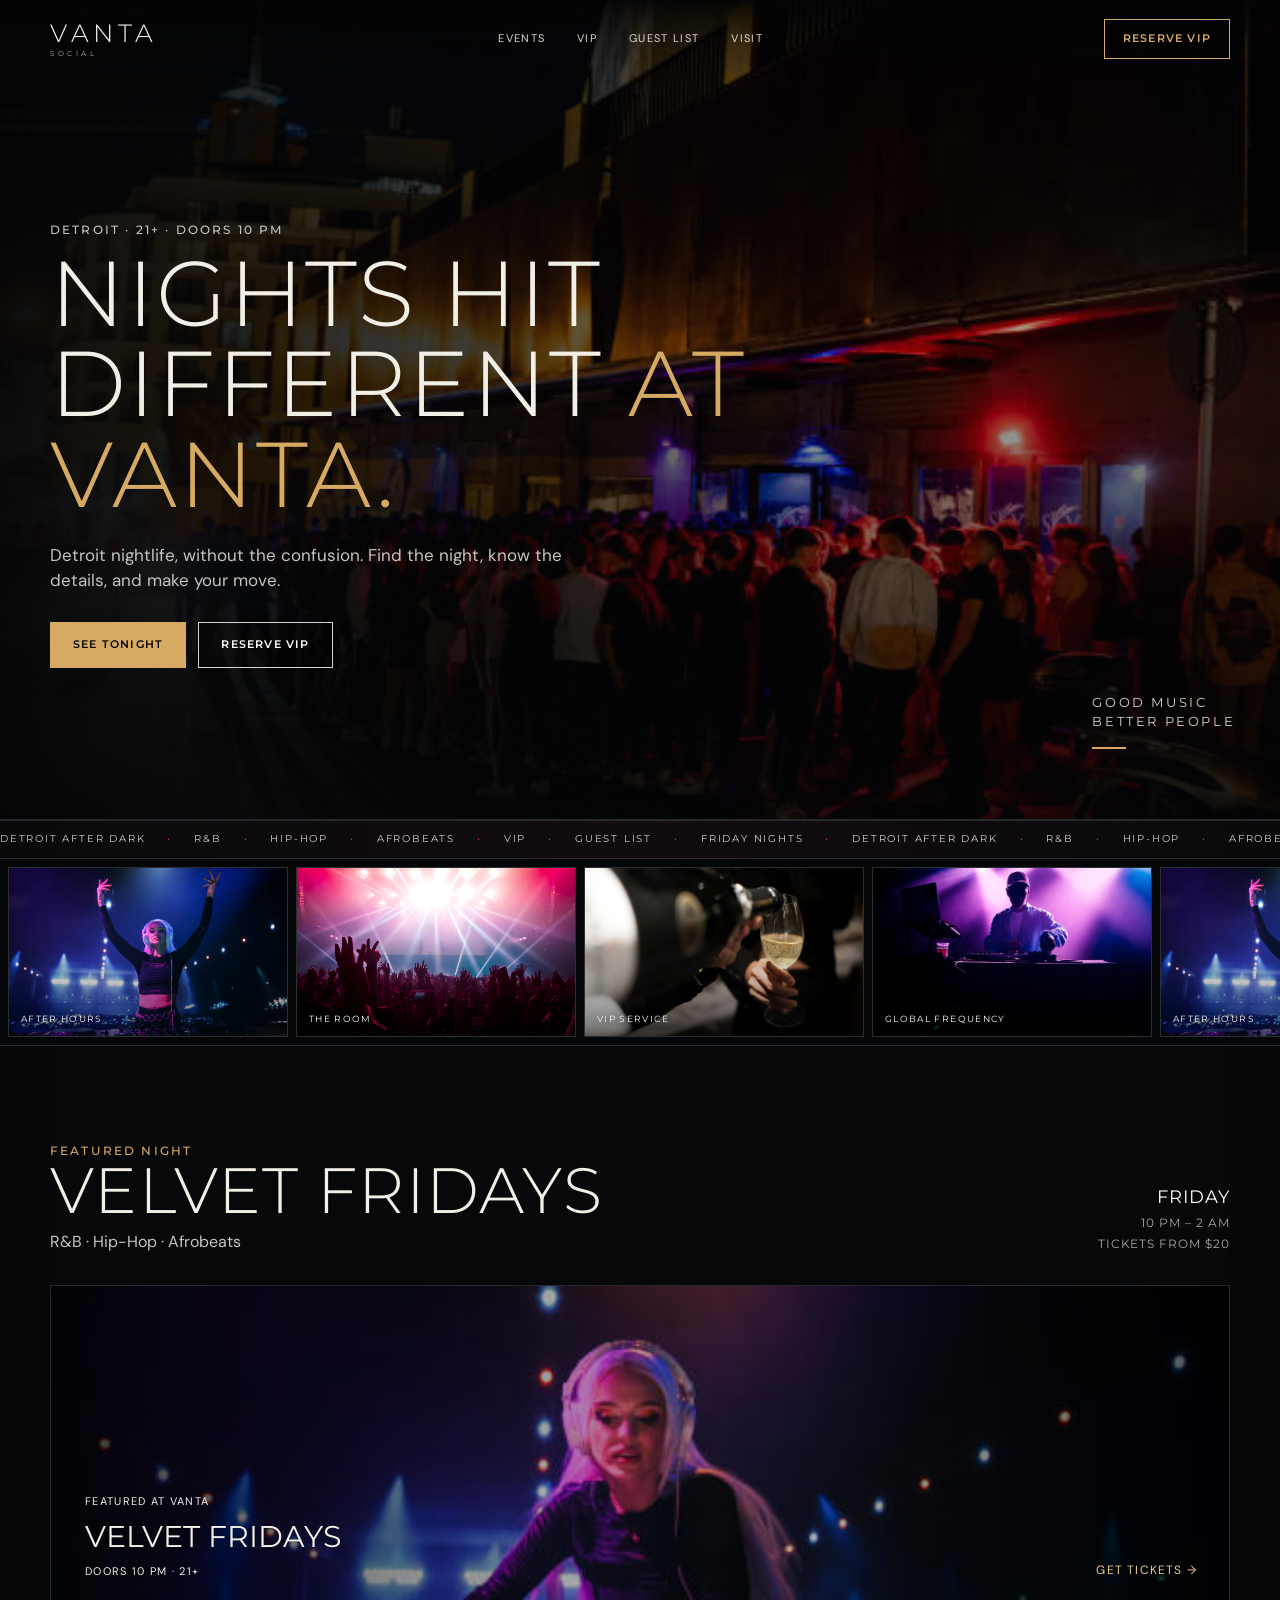
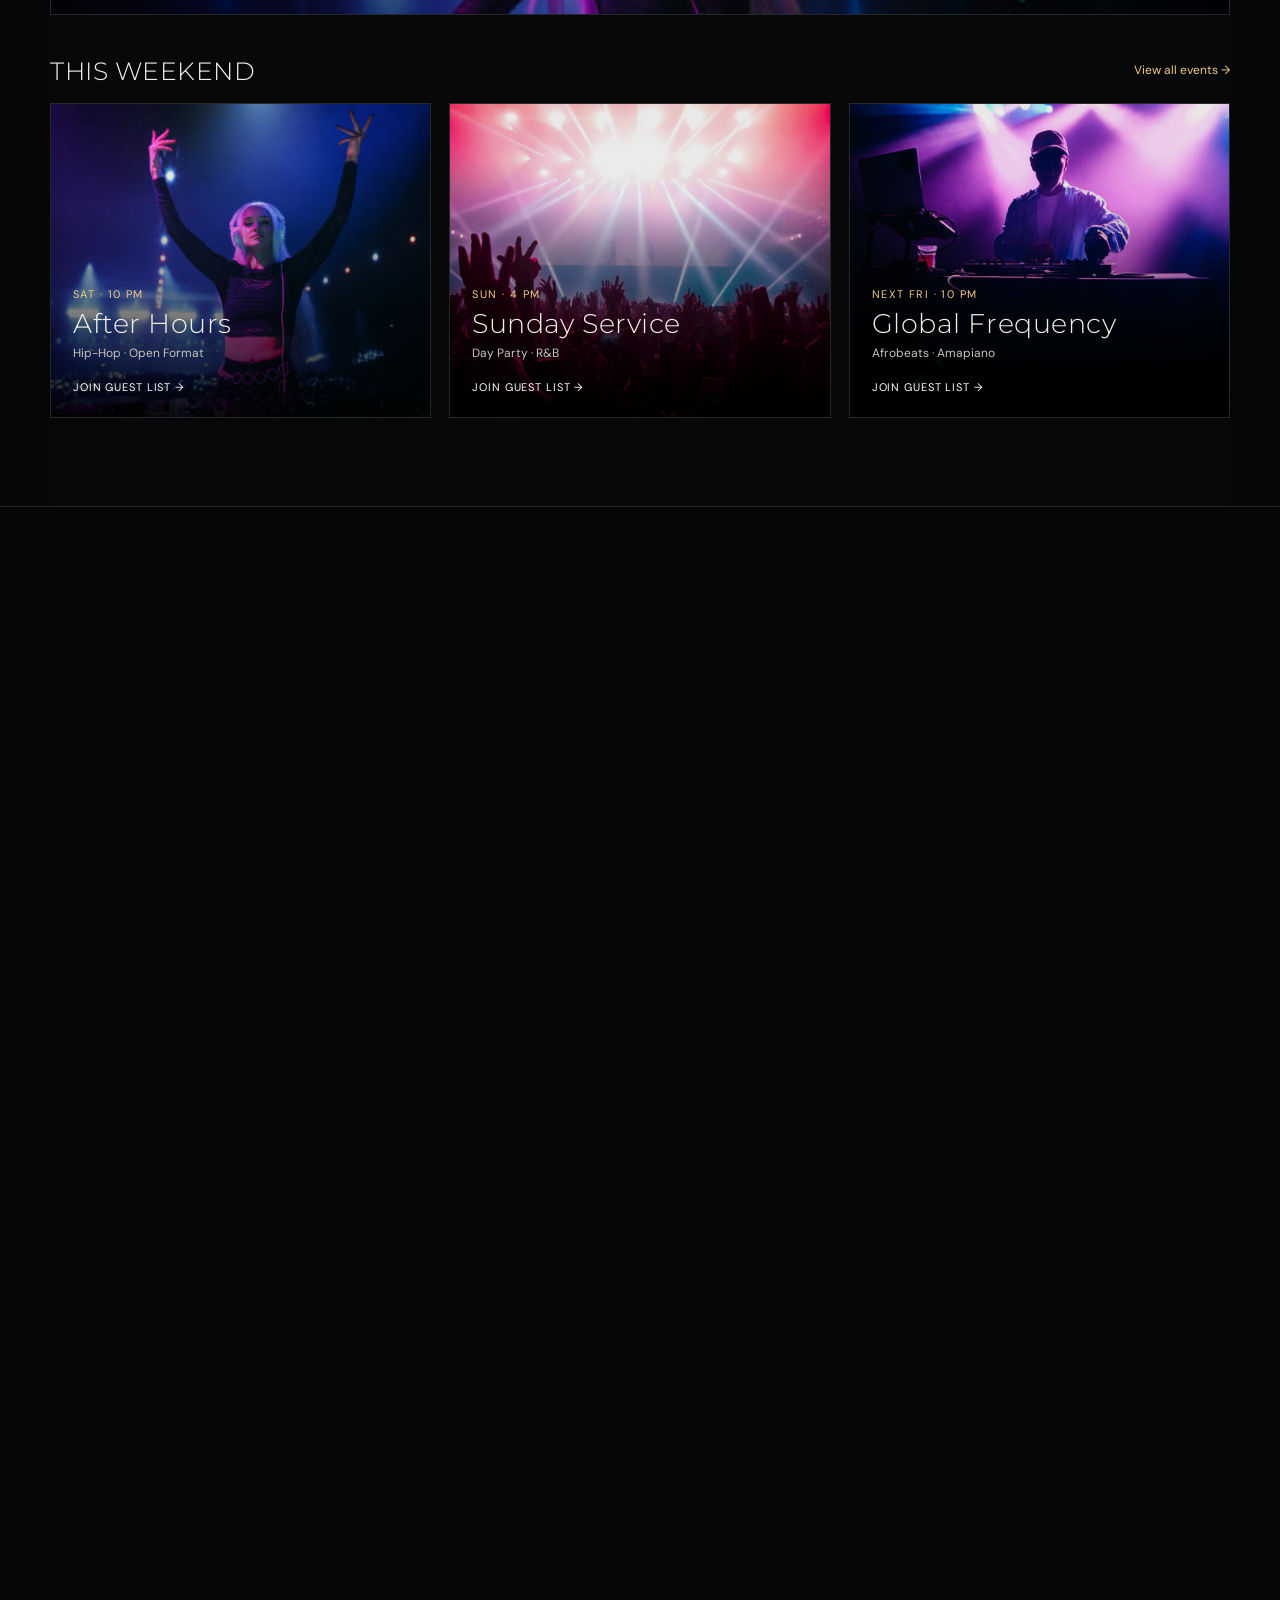
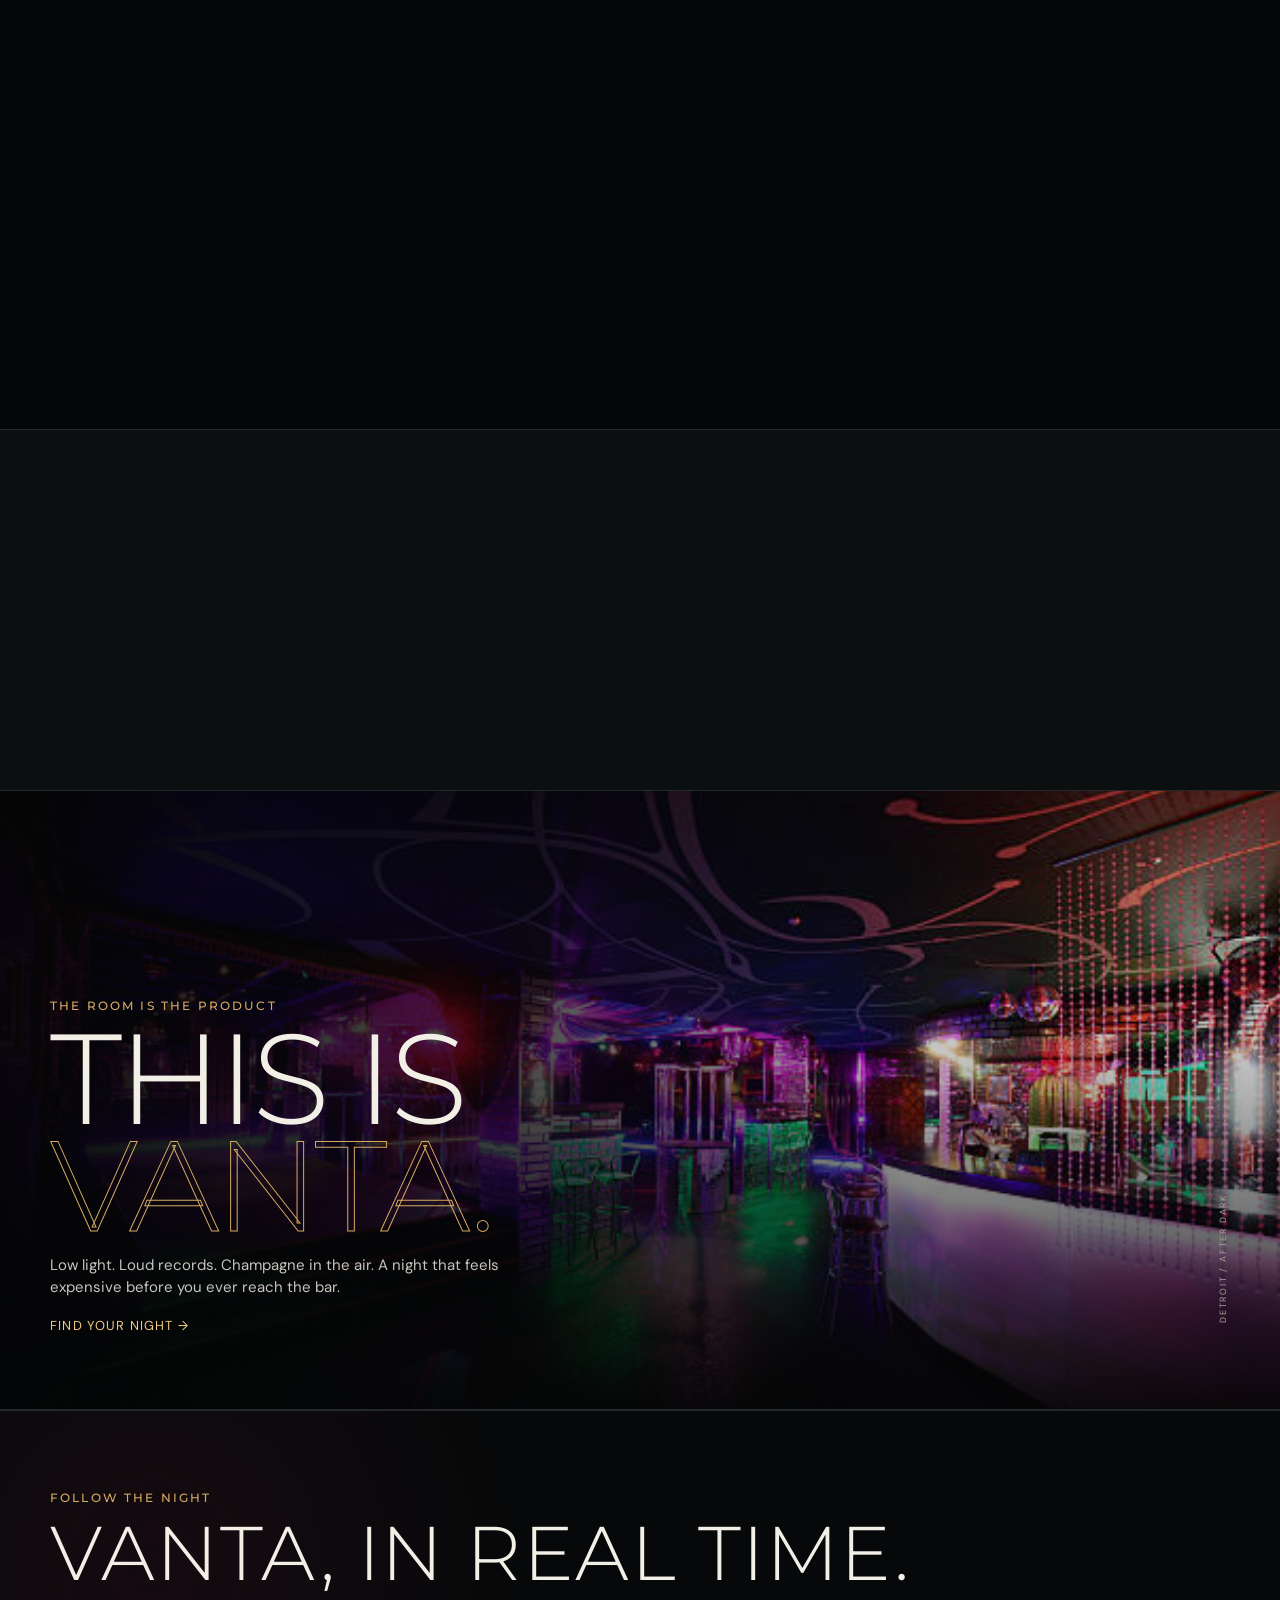
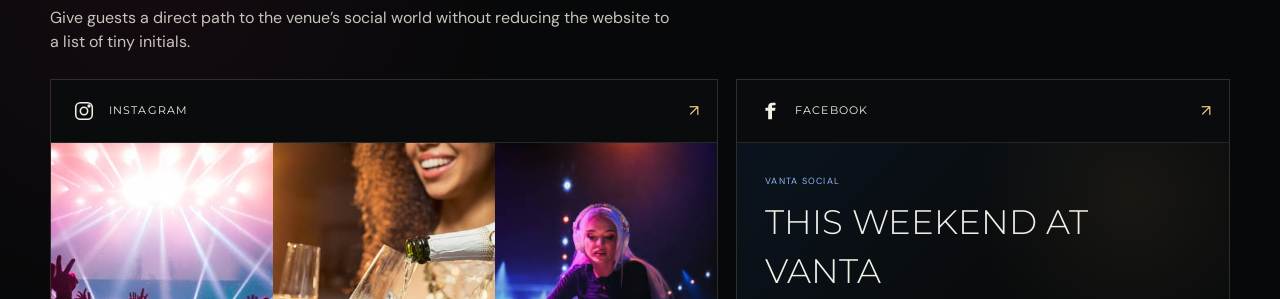
==== commit 72db9d4e: "Add files via upload" ====
--- a/index.html
+++ b/index.html
@@ -77,6 +77,18 @@
   </div>
 </section>
 
+<section class="motion-reel" aria-label="Vanta nightlife visual reel">
+  <div class="motion-reel-track">
+    <figure><img src="event-dj-hands.JPG" width="612" height="323" loading="lazy" decoding="async" alt="DJ with hands raised"><figcaption>AFTER HOURS</figcaption></figure>
+    <figure><img src="event-crowd-pink.JPG" width="612" height="344" loading="lazy" decoding="async" alt="Crowd under pink club lights"><figcaption>THE ROOM</figcaption></figure>
+    <figure><img src="vip-champagne-closeup.JPG" width="612" height="408" loading="lazy" decoding="async" alt="Champagne being poured"><figcaption>VIP SERVICE</figcaption></figure>
+    <figure><img src="event-dj-silhouette.JPG" width="612" height="408" loading="lazy" decoding="async" alt="DJ silhouette in colored lights"><figcaption>GLOBAL FREQUENCY</figcaption></figure>
+    <figure><img src="event-dj-hands.JPG" width="612" height="323" loading="lazy" decoding="async" alt=""><figcaption>AFTER HOURS</figcaption></figure>
+    <figure><img src="event-crowd-pink.JPG" width="612" height="344" loading="lazy" decoding="async" alt=""><figcaption>THE ROOM</figcaption></figure>
+  </div>
+</section>
+
+
 
     <section id="events" class="section shell tonight-section">
       <div class="section-heading split-heading">
@@ -251,6 +263,45 @@
   </div>
 </section>
 
+
+<section class="social-wall" aria-labelledby="social-wall-title">
+  <div class="shell social-wall-head">
+    <div>
+      <p class="eyebrow gold">Follow The Night</p>
+      <h2 id="social-wall-title">Vanta, in real time.</h2>
+      <p>Give guests a direct path to the venue’s social world without reducing the website to a list of tiny initials.</p>
+    </div>
+  </div>
+  <div class="shell social-widget-grid">
+    <a class="platform-widget instagram-widget" href="https://www.instagram.com/" target="_blank" rel="noopener noreferrer" aria-label="Open Vanta on Instagram">
+      <div class="platform-widget-top">
+        <span class="platform-icon" aria-hidden="true"><svg viewBox="0 0 24 24"><rect x="3" y="3" width="18" height="18" rx="5"></rect><circle cx="12" cy="12" r="4"></circle><circle cx="17.5" cy="6.5" r="1"></circle></svg></span>
+        <span class="platform-name">Instagram</span><span class="platform-arrow">↗</span>
+      </div>
+      <div class="social-preview-grid" aria-hidden="true">
+        <img src="event-crowd-pink.JPG" alt="">
+        <img src="vip-champagne-guests.JPG" alt="">
+        <img src="event-dj-main.JPG" alt="">
+      </div>
+      <div class="platform-widget-bottom"><strong>@vantasocial</strong><span>Reels · flyers · tonight's room</span></div>
+    </a>
+    <a class="platform-widget facebook-widget" href="https://www.facebook.com/" target="_blank" rel="noopener noreferrer" aria-label="Open Vanta on Facebook">
+      <div class="platform-widget-top">
+        <span class="platform-icon fb-icon" aria-hidden="true"><svg viewBox="0 0 24 24"><path d="M14.2 8.4V6.7c0-.7.5-.9 1-.9H18V3h-3.4C11.5 3 10 4.7 10 7.1v1.3H7v3.2h3V21h4.2v-9.4h3.3l.5-3.2h-3.8z"></path></svg></span>
+        <span class="platform-name">Facebook</span><span class="platform-arrow">↗</span>
+      </div>
+      <div class="facebook-preview">
+        <span class="fb-kicker">VANTA SOCIAL</span>
+        <strong>This weekend at Vanta</strong>
+        <p>Event drops, RSVP reminders, birthday offers and last-call updates.</p>
+        <span class="fb-action">View Page →</span>
+      </div>
+      <div class="platform-widget-bottom"><strong>Vanta Social Detroit</strong><span>Events · announcements · community</span></div>
+    </a>
+  </div>
+  <p class="shell social-config-note">Portfolio demo: swap these URLs for each client’s real Instagram and Facebook profiles during onboarding.</p>
+</section>
+
 <section class="concierge-strip">
   <div class="shell concierge-strip-inner">
     <div>
@@ -268,7 +319,14 @@
       <nav aria-label="Footer">
         <a href="events.html">Events</a><a href="vip.html">VIP</a><a href="guest-list.html">Guest List</a><a href="visit.html">Visit</a>
       </nav>
-      <div class="socials" aria-label="Social links"><span aria-disabled="true">IG</span><span aria-disabled="true">TT</span><span aria-disabled="true">FB</span></div>
+      <div class="socials" aria-label="Social links">
+  <a class="social-icon-link" href="https://www.instagram.com/" target="_blank" rel="noopener noreferrer" aria-label="Instagram">
+    <svg viewBox="0 0 24 24" aria-hidden="true"><rect x="3" y="3" width="18" height="18" rx="5"></rect><circle cx="12" cy="12" r="4"></circle><circle cx="17.5" cy="6.5" r="1"></circle></svg>
+  </a>
+  <a class="social-icon-link" href="https://www.facebook.com/" target="_blank" rel="noopener noreferrer" aria-label="Facebook">
+    <svg viewBox="0 0 24 24" aria-hidden="true"><path d="M14.2 8.4V6.7c0-.7.5-.9 1-.9H18V3h-3.4C11.5 3 10 4.7 10 7.1v1.3H7v3.2h3V21h4.2v-9.4h3.3l.5-3.2h-3.8z"></path></svg>
+  </a>
+</div>
     </div>
     <div class="shell footer-bottom">
       <p>Portfolio concept. Vanta Social is a fictional nightlife brand created to demonstrate web design, event discovery, guest acquisition and VIP reservation systems.</p>
--- a/styles.css
+++ b/styles.css
@@ -1251,3 +1251,247 @@
   .marquee-track{animation:none}
   .hero-image,.brand-break img,.vip-spotlight img{transition:none!important;transform:none!important}
 }
+
+
+/* =========================================================
+   SOCIAL / MOTION / MAP ENHANCEMENTS
+   ========================================================= */
+
+/* actual platform icon links */
+.socials{
+  display:flex;
+  gap:10px;
+  align-items:center;
+}
+.social-icon-link{
+  width:38px;
+  height:38px;
+  border:1px solid #3a3329;
+  display:grid;
+  place-items:center;
+  color:var(--gold-2);
+  transition:.2s ease;
+}
+.social-icon-link svg{
+  width:18px;height:18px;
+  fill:none;stroke:currentColor;stroke-width:1.6;
+}
+.social-icon-link svg path{fill:currentColor;stroke:none}
+.social-icon-link:hover{
+  background:var(--gold);
+  color:#080706;
+  border-color:var(--gold);
+  transform:translateY(-2px);
+}
+
+/* social wall widgets */
+.social-wall{
+  padding:78px 0;
+  border-top:1px solid var(--line);
+  border-bottom:1px solid var(--line);
+  background:
+    radial-gradient(circle at 12% 20%,rgba(181,43,110,.08),transparent 28%),
+    #070809;
+}
+.social-wall-head{
+  margin-bottom:26px;
+}
+.social-wall-head h2{
+  font-size:clamp(42px,6vw,76px);
+  text-transform:uppercase;
+}
+.social-wall-head p:not(.eyebrow){max-width:620px}
+.social-widget-grid{
+  display:grid;
+  grid-template-columns:1.15fr .85fr;
+  gap:18px;
+}
+.platform-widget{
+  border:1px solid #312e2a;
+  background:#090b0c;
+  min-height:390px;
+  display:flex;
+  flex-direction:column;
+  overflow:hidden;
+  transition:.25s ease;
+}
+.platform-widget:hover{
+  transform:translateY(-3px);
+  border-color:#65543d;
+}
+.platform-widget-top{
+  display:flex;
+  align-items:center;
+  gap:10px;
+  padding:16px 18px;
+  border-bottom:1px solid #25282b;
+}
+.platform-icon{
+  width:30px;height:30px;
+  display:grid;place-items:center;
+}
+.platform-icon svg{
+  width:22px;height:22px;
+  fill:none;stroke:currentColor;stroke-width:1.7;
+}
+.platform-icon.fb-icon svg path{fill:currentColor;stroke:none}
+.platform-name{
+  font-family:'Montserrat';
+  font-size:11px;
+  text-transform:uppercase;
+  letter-spacing:.1em;
+}
+.platform-arrow{margin-left:auto;color:var(--gold-2)}
+.social-preview-grid{
+  display:grid;
+  grid-template-columns:repeat(3,1fr);
+  flex:1;
+}
+.social-preview-grid img{
+  width:100%;
+  height:100%;
+  min-height:250px;
+  object-fit:cover;
+}
+.facebook-preview{
+  flex:1;
+  padding:32px 28px;
+  display:flex;
+  flex-direction:column;
+  justify-content:center;
+  background:
+    linear-gradient(135deg,rgba(24,119,242,.08),transparent 55%),
+    radial-gradient(circle at 80% 20%,rgba(215,170,99,.08),transparent 35%);
+}
+.fb-kicker{
+  color:#8eb9f2;
+  font-size:9px;
+  letter-spacing:.14em;
+  text-transform:uppercase;
+}
+.facebook-preview strong{
+  font-family:'Montserrat';
+  font-weight:300;
+  font-size:34px;
+  text-transform:uppercase;
+  margin:10px 0;
+}
+.facebook-preview p{max-width:430px;font-size:13px}
+.fb-action{
+  margin-top:10px;
+  color:var(--gold-2);
+  font-size:10px;
+  text-transform:uppercase;
+  letter-spacing:.1em;
+}
+.platform-widget-bottom{
+  padding:15px 18px;
+  border-top:1px solid #25282b;
+  display:grid;
+  gap:3px;
+}
+.platform-widget-bottom strong{
+  font-family:'Montserrat';
+  font-size:12px;
+  font-weight:500;
+}
+.platform-widget-bottom span{
+  color:#817e77;
+  font-size:10px;
+}
+.social-config-note{
+  margin-top:14px;
+  font-size:10px;
+  color:#76746f;
+}
+
+/* animated image reel — GIF-like visual energy */
+.motion-reel{
+  overflow:hidden;
+  background:#050607;
+  border-bottom:1px solid var(--line);
+}
+.motion-reel-track{
+  display:flex;
+  width:max-content;
+  gap:8px;
+  padding:8px;
+  animation:vantaImageReel 38s linear infinite;
+}
+.motion-reel figure{
+  position:relative;
+  width:280px;
+  height:170px;
+  flex:0 0 auto;
+  margin:0;
+  overflow:hidden;
+  border:1px solid #2c2f31;
+}
+.motion-reel img{
+  width:100%;height:100%;object-fit:cover;
+  filter:saturate(.9) contrast(1.05);
+  transform:scale(1.04);
+}
+.motion-reel figcaption{
+  position:absolute;
+  left:12px;bottom:10px;
+  font-family:'Montserrat';
+  font-size:9px;
+  letter-spacing:.15em;
+  text-transform:uppercase;
+  color:white;
+  text-shadow:0 1px 7px rgba(0,0,0,.7);
+}
+.motion-reel figure:after{
+  content:'';
+  position:absolute;inset:0;
+  background:linear-gradient(0deg,rgba(0,0,0,.55),transparent 58%);
+}
+.motion-reel figcaption{z-index:2}
+@keyframes vantaImageReel{to{transform:translateX(-50%)}}
+
+/* Google Maps location visual */
+.location-panel{position:relative;overflow:hidden}
+.location-map-graphic{
+  position:relative;
+  height:150px;
+  margin:22px 0;
+  border:1px solid #2e3133;
+  background:
+    linear-gradient(30deg,transparent 48%,rgba(215,170,99,.07) 49%,rgba(215,170,99,.07) 51%,transparent 52%),
+    linear-gradient(-28deg,transparent 48%,rgba(255,255,255,.035) 49%,rgba(255,255,255,.035) 51%,transparent 52%),
+    #090b0c;
+  overflow:hidden;
+}
+.map-ring{
+  position:absolute;
+  border:1px solid rgba(215,170,99,.22);
+  border-radius:50%;
+}
+.ring-a{width:170px;height:170px;left:50%;top:50%;transform:translate(-50%,-50%)}
+.ring-b{width:92px;height:92px;left:50%;top:50%;transform:translate(-50%,-50%)}
+.map-pin{
+  position:absolute;left:50%;top:50%;transform:translate(-50%,-50%);
+  width:38px;height:38px;border-radius:50% 50% 50% 0;
+  rotate:-45deg;
+  display:grid;place-items:center;
+  background:var(--gold);color:#080706;
+  font-family:'Montserrat';font-weight:600;
+}
+.map-pin::first-letter{rotate:45deg}
+.map-button{width:100%}
+
+@media(max-width:900px){
+  .social-widget-grid{grid-template-columns:1fr}
+  .platform-widget{min-height:340px}
+}
+@media(max-width:600px){
+  .social-wall{padding:58px 0}
+  .social-preview-grid img{min-height:180px}
+  .facebook-preview strong{font-size:28px}
+  .motion-reel figure{width:220px;height:140px}
+}
+@media(prefers-reduced-motion:reduce){
+  .motion-reel-track{animation:none}
+  .platform-widget,.social-icon-link{transition:none}
+}
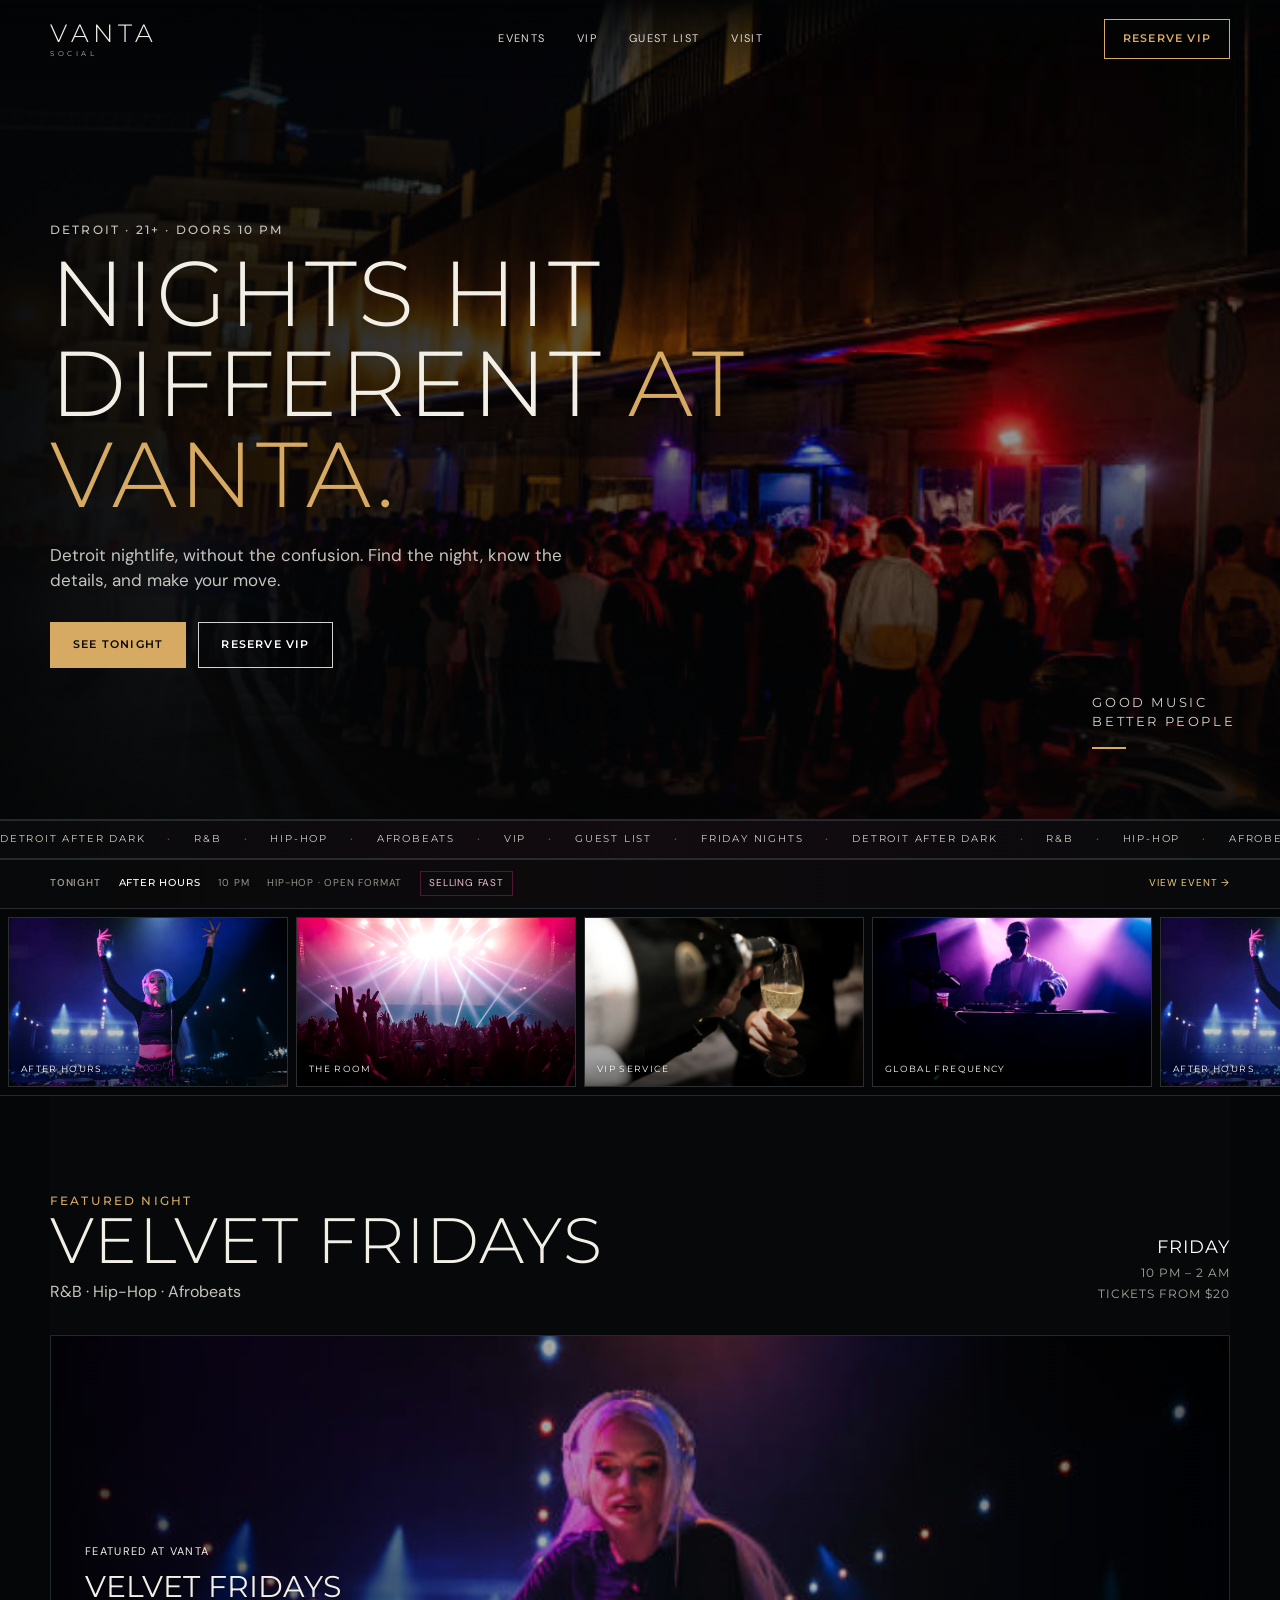
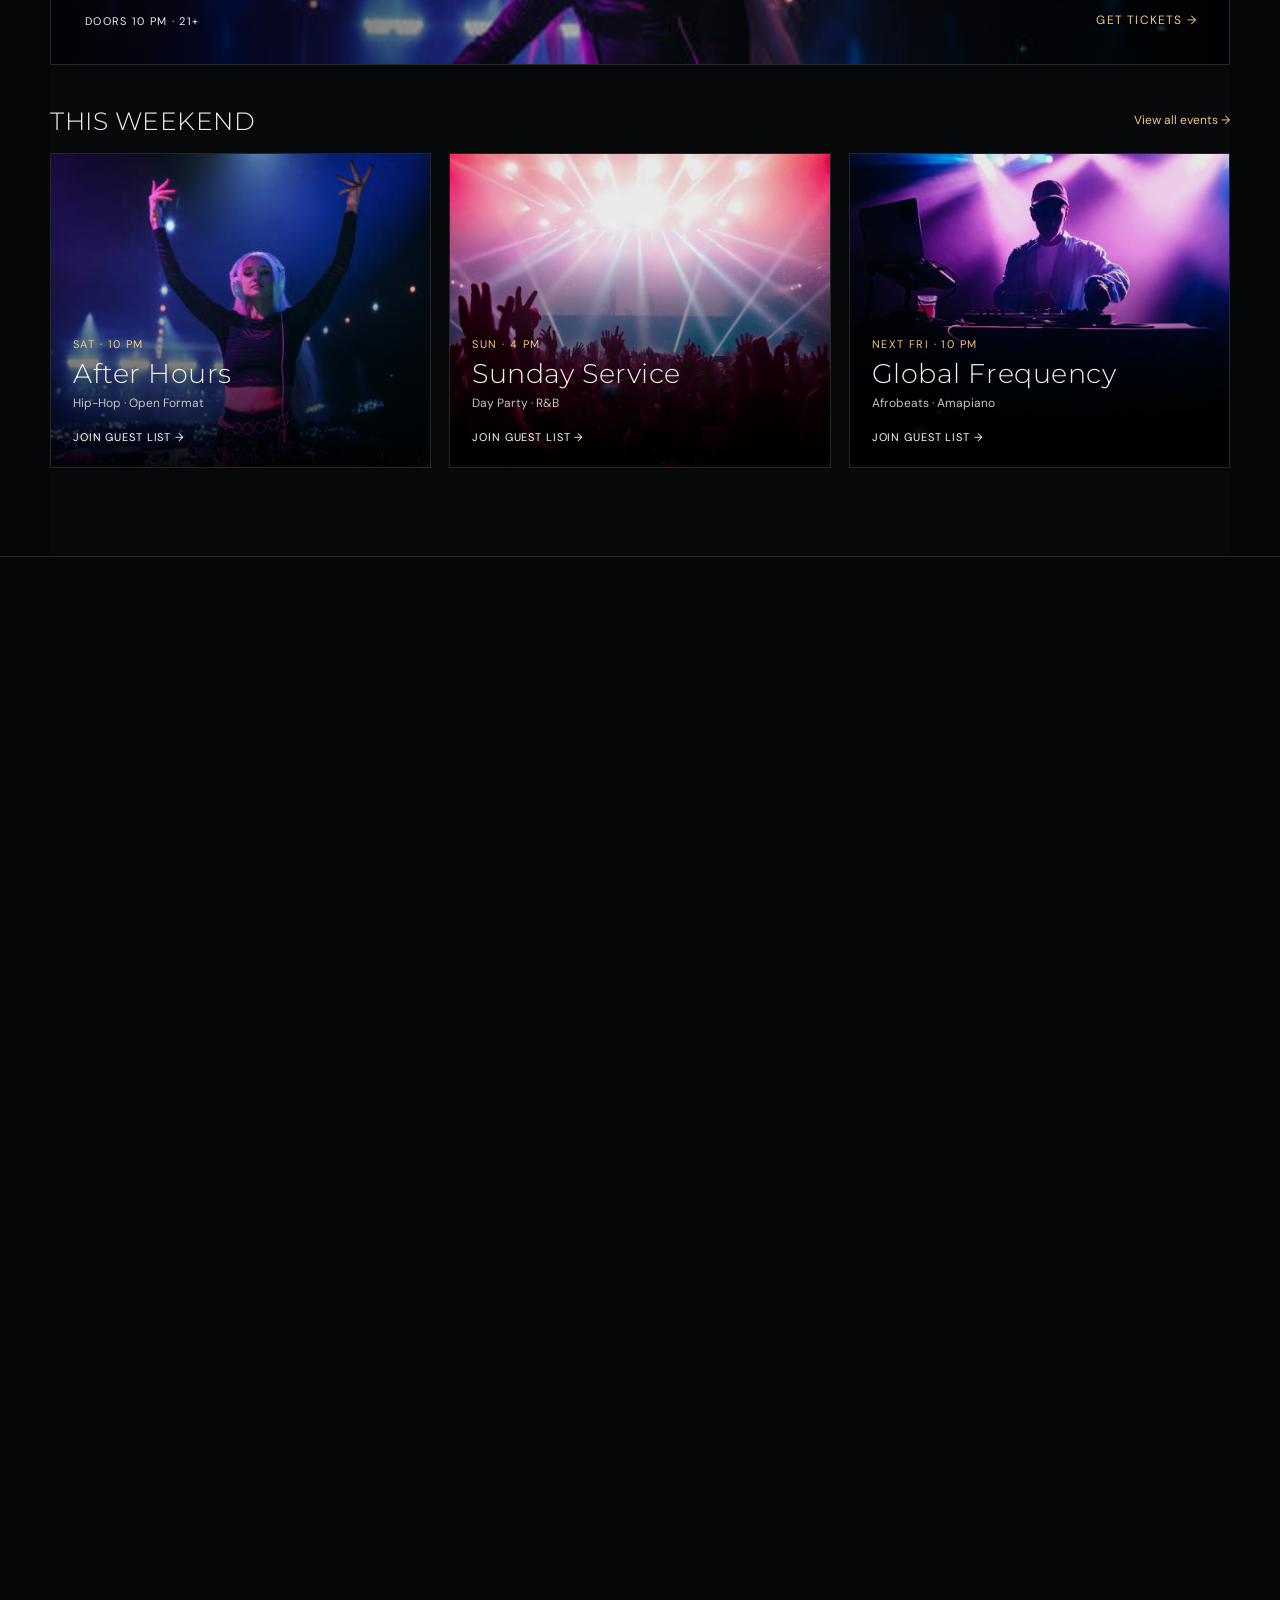
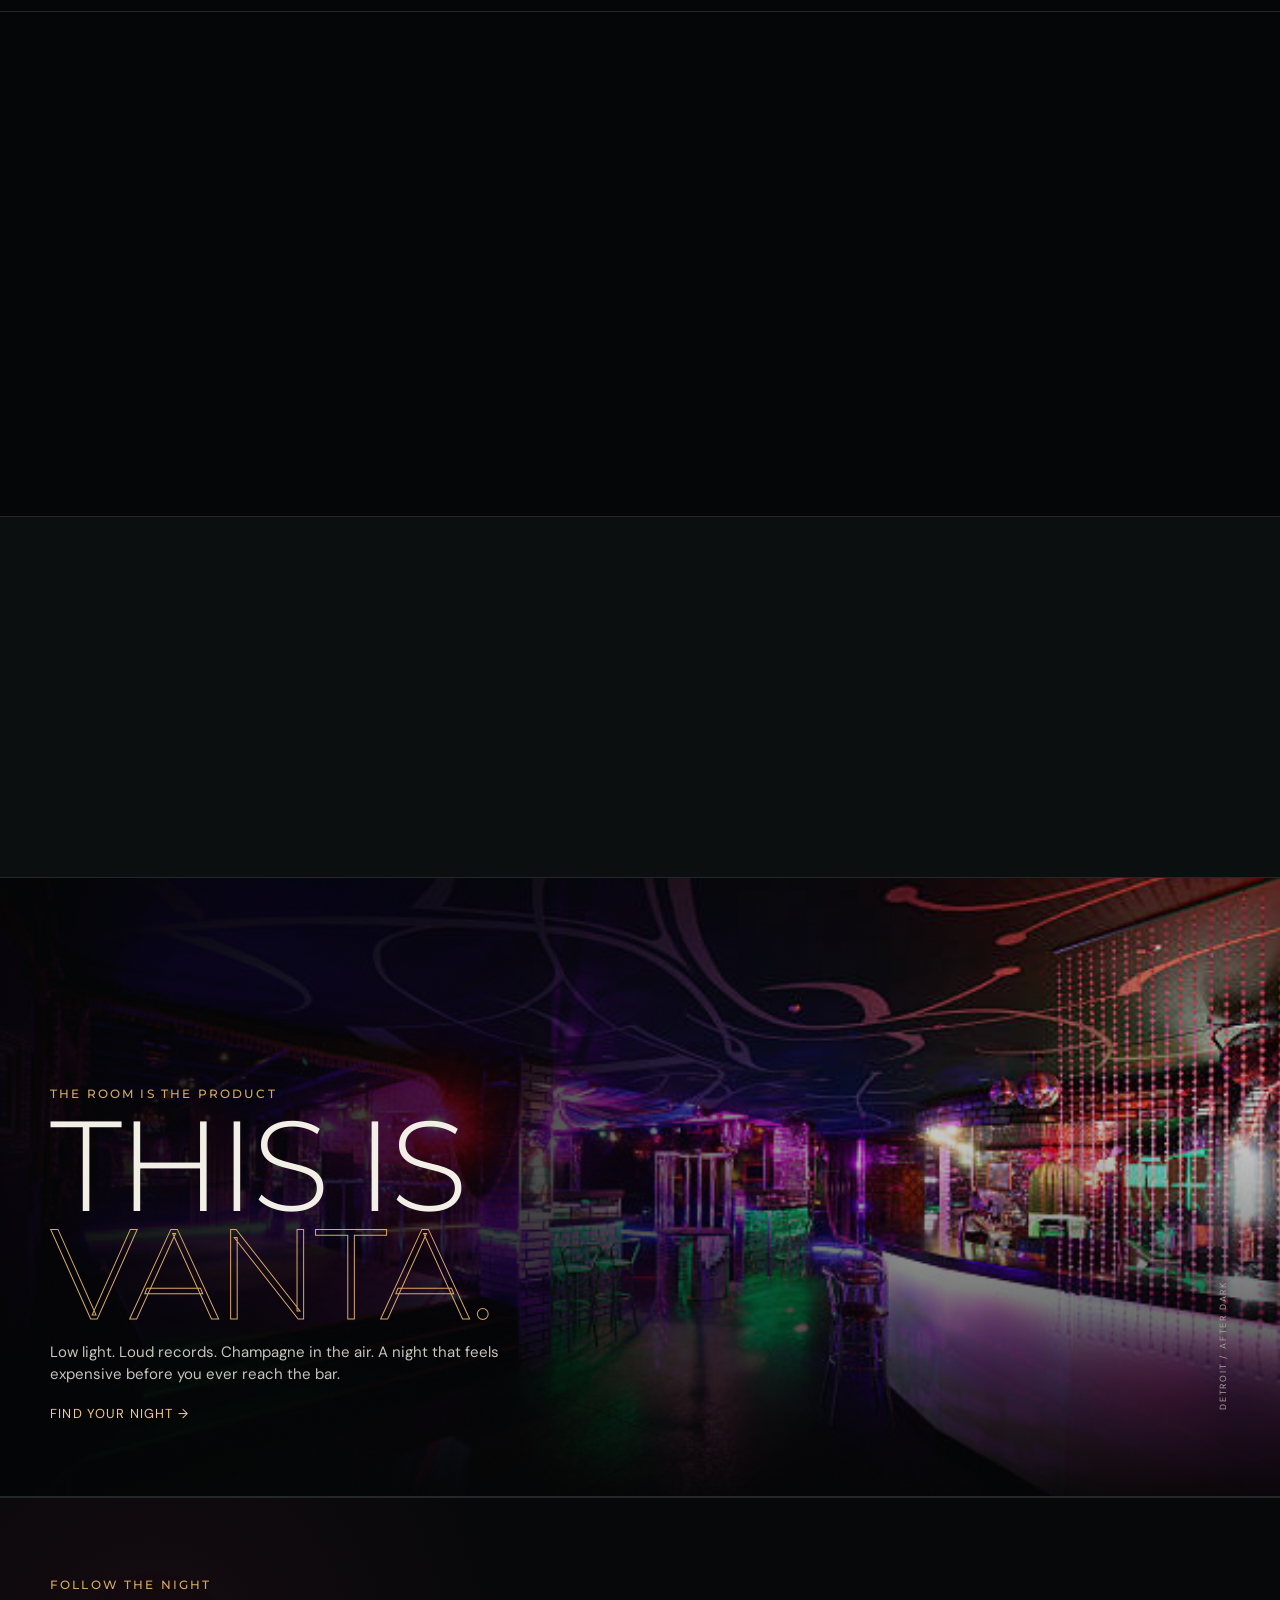
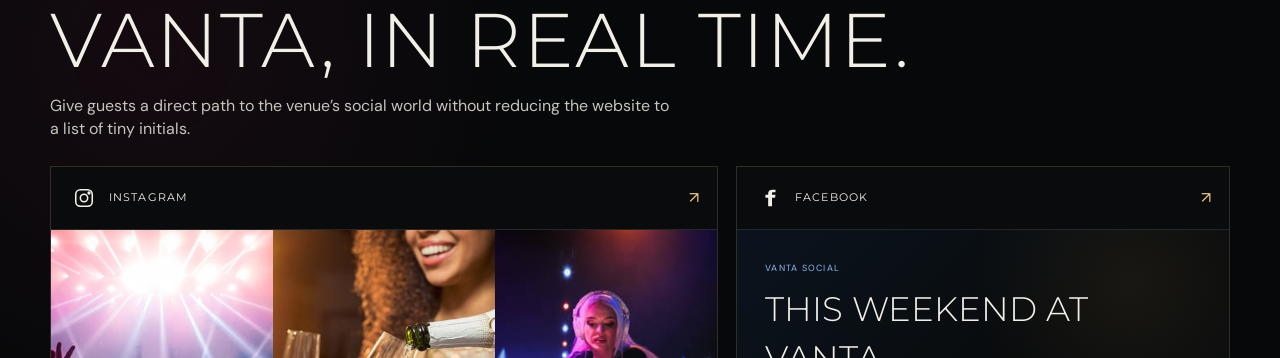
==== commit bc0fb591: "Add files via upload" ====
--- a/index.html
+++ b/index.html
@@ -77,6 +77,18 @@
   </div>
 </section>
 
+
+<section class="tonight-microstrip" aria-label="Tonight at Vanta">
+  <div class="shell tonight-microstrip-inner">
+    <span class="micro-kicker">TONIGHT</span>
+    <strong>After Hours</strong>
+    <span>10 PM</span>
+    <span>Hip-Hop · Open Format</span>
+    <span class="micro-status">Selling Fast</span>
+    <a href="after-hours.html">View Event →</a>
+  </div>
+</section>
+
 <section class="motion-reel" aria-label="Vanta nightlife visual reel">
   <div class="motion-reel-track">
     <figure><img src="event-dj-hands.JPG" width="612" height="323" loading="lazy" decoding="async" alt="DJ with hands raised"><figcaption>AFTER HOURS</figcaption></figure>
@@ -157,7 +169,7 @@
         <div class="plan-intro">
           <p class="eyebrow gold">Plan Your Night</p>
           <h2>One place.<br>Three moves.</h2>
-          <p>Pick your lane and get exactly what you need without hunting through social media, promoters and ticket apps.</p>
+          <p>Pick your lane and get exactly what you need without hunting through social media, promoters and ticket apps.</p><div class="plan-proof"><span>Tickets</span><span>Guest List</span><span>VIP</span><span>Arrival Info</span></div>
         </div>
         <a class="action-card" href="events.html">
           <span class="action-index">01</span>
--- a/styles.css
+++ b/styles.css
@@ -1495,3 +1495,418 @@
   .motion-reel-track{animation:none}
   .platform-widget,.social-icon-link{transition:none}
 }
+
+
+/* =========================================================
+   TASTEFUL AMBIENT DEPTH PASS
+   Adds visual interest to black sections without turning
+   Vanta into a neon-tech or overdesigned club site.
+   ========================================================= */
+
+.ambient-night-section{
+  position:relative;
+  isolation:isolate;
+  overflow:hidden;
+  background:
+    radial-gradient(circle at 12% 18%, rgba(181,43,110,.075), transparent 24%),
+    radial-gradient(circle at 88% 74%, rgba(215,170,99,.055), transparent 28%),
+    linear-gradient(180deg, rgba(255,255,255,.012), transparent 30%),
+    #070809;
+}
+
+.ambient-night-section::before{
+  content:'';
+  position:absolute;
+  inset:0;
+  z-index:-2;
+  pointer-events:none;
+  opacity:.26;
+  background:
+    linear-gradient(115deg, transparent 0 36%, rgba(255,255,255,.028) 36.15% 36.3%, transparent 36.45% 100%),
+    linear-gradient(62deg, transparent 0 67%, rgba(215,170,99,.045) 67.1% 67.28%, transparent 67.4% 100%);
+}
+
+.ambient-night-section::after{
+  content:'V';
+  position:absolute;
+  z-index:-1;
+  right:3vw;
+  top:50%;
+  transform:translateY(-50%);
+  font-family:'Montserrat',sans-serif;
+  font-weight:300;
+  font-size:clamp(180px,28vw,430px);
+  line-height:.72;
+  color:transparent;
+  -webkit-text-stroke:1px rgba(215,170,99,.045);
+  text-stroke:1px rgba(215,170,99,.045);
+  pointer-events:none;
+  user-select:none;
+}
+
+.ambient-night-section.soft::after{
+  left:2vw;
+  right:auto;
+  content:'SOCIAL';
+  font-size:clamp(90px,15vw,240px);
+  letter-spacing:.08em;
+  transform:translateY(-50%) rotate(-90deg);
+  transform-origin:center;
+  -webkit-text-stroke-color:rgba(255,255,255,.028);
+}
+
+.ambient-night-section > *{
+  position:relative;
+  z-index:1;
+}
+
+/* faint architectural corner rules */
+.ambient-night-section .shell::before,
+.ambient-night-section.shell::before{
+  content:'';
+  position:absolute;
+  width:76px;
+  height:76px;
+  left:0;
+  top:22px;
+  border-left:1px solid rgba(215,170,99,.08);
+  border-top:1px solid rgba(215,170,99,.08);
+  pointer-events:none;
+}
+.ambient-night-section .shell::after,
+.ambient-night-section.shell::after{
+  content:'';
+  position:absolute;
+  width:76px;
+  height:76px;
+  right:0;
+  bottom:22px;
+  border-right:1px solid rgba(181,43,110,.075);
+  border-bottom:1px solid rgba(181,43,110,.075);
+  pointer-events:none;
+}
+
+/* Cards now float slightly above the ambient field */
+.ambient-night-section .action-card,
+.ambient-night-section .benefit-card,
+.ambient-night-section .visit-panel,
+.ambient-night-section .discovery-card,
+.ambient-night-section .info-card{
+  background:
+    linear-gradient(180deg, rgba(255,255,255,.018), rgba(255,255,255,.005)),
+    rgba(7,9,10,.92);
+  backdrop-filter:blur(1.5px);
+}
+
+.ambient-night-section .action-card:hover,
+.ambient-night-section .benefit-card:hover,
+.ambient-night-section .visit-panel:hover{
+  border-color:rgba(215,170,99,.26);
+}
+
+/* Guest List: keep it grown-up, add a quiet photographic glow */
+.guest-benefits-section{
+  background:
+    radial-gradient(circle at 6% 80%, rgba(116,31,80,.12), transparent 30%),
+    radial-gradient(circle at 94% 10%, rgba(215,170,99,.055), transparent 24%),
+    #070809;
+}
+.guest-benefits-section::after{
+  content:'GUEST';
+  right:-2vw;
+  top:58%;
+  font-size:clamp(110px,18vw,260px);
+  letter-spacing:.04em;
+  -webkit-text-stroke-color:rgba(255,255,255,.032);
+}
+
+/* Form section gets a subtle spotlight behind the heading/forms */
+.guest-form-section{
+  background:
+    radial-gradient(ellipse at 50% 20%, rgba(215,170,99,.055), transparent 34%),
+    linear-gradient(180deg,#090b0c,#070809);
+}
+.guest-form-section::after{
+  content:'LIST';
+  left:3vw;
+  right:auto;
+  top:64%;
+  font-size:clamp(100px,16vw,240px);
+  -webkit-text-stroke-color:rgba(181,43,110,.045);
+}
+
+/* Plan Your Night: slightly more visual, still elegant */
+.plan-section.ambient-night-section{
+  background:
+    radial-gradient(circle at 77% 22%, rgba(181,43,110,.095), transparent 25%),
+    radial-gradient(circle at 20% 76%, rgba(215,170,99,.06), transparent 28%),
+    linear-gradient(180deg,#08090a,#060708);
+}
+.plan-section.ambient-night-section::after{
+  content:'03';
+  color:rgba(255,255,255,.018);
+  -webkit-text-stroke:0;
+  font-size:clamp(200px,30vw,460px);
+  right:-2vw;
+  top:52%;
+}
+
+/* Event listing background feels like poster wall lighting */
+.events-listing-section{
+  background:
+    radial-gradient(circle at 92% 8%, rgba(181,43,110,.08), transparent 22%),
+    radial-gradient(circle at 10% 55%, rgba(215,170,99,.045), transparent 27%),
+    #070809;
+}
+
+/* VIP reservation uses a champagne-toned glow */
+.vip-reserve-section{
+  background:
+    radial-gradient(circle at 84% 16%, rgba(215,170,99,.09), transparent 25%),
+    radial-gradient(circle at 12% 86%, rgba(181,43,110,.06), transparent 24%),
+    #070809;
+}
+
+/* Visit info gets a very subtle city-grid feel */
+.visit-info-section::before{
+  opacity:.22;
+  background:
+    linear-gradient(90deg,transparent 0 24%,rgba(255,255,255,.025) 24.1% 24.2%,transparent 24.3% 100%),
+    linear-gradient(0deg,transparent 0 64%,rgba(215,170,99,.035) 64.1% 64.2%,transparent 64.3% 100%);
+}
+
+/* Desktop only: tiny floating editorial tag */
+@media(min-width:901px){
+  .plan-section.ambient-night-section .plan-grid::after{
+    content:'DETROIT / NIGHTLIFE / 2026';
+    position:absolute;
+    right:-22px;
+    top:44%;
+    writing-mode:vertical-rl;
+    font-size:8px;
+    letter-spacing:.18em;
+    color:#666a67;
+  }
+}
+
+/* Mobile: preserve texture but reduce oversized decoration */
+@media(max-width:700px){
+  .ambient-night-section::after{
+    font-size:150px;
+    right:-18px;
+    opacity:.75;
+  }
+  .ambient-night-section .shell::before,
+  .ambient-night-section.shell::before,
+  .ambient-night-section .shell::after,
+  .ambient-night-section.shell::after{
+    width:44px;
+    height:44px;
+  }
+}
+
+@media(prefers-reduced-motion:reduce){
+  .ambient-night-section *{scroll-behavior:auto!important}
+}
+
+
+/* =========================================================
+   VANTA 10/10 FINAL REFINEMENT
+   ========================================================= */
+
+/* Global rhythm */
+.page-section,
+.section{scroll-margin-top:90px}
+.page-section-head{margin-bottom:36px}
+.section{position:relative}
+
+/* Tonight microstrip */
+.tonight-microstrip{
+  border-top:1px solid #282a2d;
+  border-bottom:1px solid #282a2d;
+  background:linear-gradient(90deg,#08090a,#0d0a0c 50%,#08090a);
+}
+.tonight-microstrip-inner{
+  min-height:48px;
+  display:flex;
+  align-items:center;
+  gap:18px;
+  flex-wrap:wrap;
+  font-size:10px;
+  letter-spacing:.08em;
+  text-transform:uppercase;
+}
+.micro-kicker{color:var(--gold);font-weight:600}
+.tonight-microstrip strong{font-family:'Montserrat';font-weight:500;color:white}
+.tonight-microstrip span{color:#98948c}
+.tonight-microstrip .micro-status{
+  color:#f0bfd5;
+  border:1px solid rgba(181,43,110,.4);
+  padding:4px 8px;
+}
+.tonight-microstrip a{margin-left:auto;color:var(--gold-2)}
+
+/* Plan Your Night proof chips */
+.plan-proof{
+  display:flex;
+  gap:8px;
+  flex-wrap:wrap;
+  margin-top:18px;
+}
+.plan-proof span{
+  border:1px solid #373a3c;
+  padding:7px 9px;
+  font-size:8px;
+  letter-spacing:.11em;
+  text-transform:uppercase;
+  color:#9b9790;
+  background:rgba(255,255,255,.01);
+}
+
+/* Guest list trust band */
+.guest-list-trust{
+  display:flex;
+  justify-content:space-between;
+  gap:18px;
+  align-items:center;
+  margin-bottom:18px;
+  padding:14px 16px;
+  border:1px solid #332d26;
+  background:rgba(215,170,99,.035);
+}
+.guest-list-trust span{
+  font-size:8px;letter-spacing:.14em;text-transform:uppercase;color:var(--gold)
+}
+.guest-list-trust strong{
+  font-family:'Montserrat';font-weight:400;font-size:13px;color:#d6d1c9
+}
+
+/* Events availability ribbon */
+.event-availability-ribbon{
+  display:flex;
+  gap:12px;
+  flex-wrap:wrap;
+  margin-bottom:14px;
+}
+.event-availability-ribbon span{
+  border:1px solid #303335;
+  background:#090b0c;
+  padding:8px 10px;
+  color:#8f8c85;
+  font-size:9px;
+  text-transform:uppercase;
+  letter-spacing:.09em;
+}
+.event-availability-ribbon strong{
+  color:var(--gold-2);
+  font-weight:500;
+}
+
+/* VIP trust line */
+.vip-trustline{
+  display:grid;
+  grid-template-columns:repeat(4,1fr);
+  margin-top:14px;
+  border-top:1px solid #2a2d2f;
+  border-bottom:1px solid #2a2d2f;
+}
+.vip-trustline span{
+  padding:12px 14px;
+  text-align:center;
+  border-right:1px solid #2a2d2f;
+  font-size:8px;
+  letter-spacing:.11em;
+  text-transform:uppercase;
+  color:#8f8b84;
+}
+.vip-trustline span:last-child{border-right:0}
+
+/* Visit quick actions */
+.visit-quick-actions{
+  display:flex;
+  gap:10px;
+  flex-wrap:wrap;
+  margin-bottom:18px;
+}
+.visit-quick-actions a,
+.visit-quick-actions span{
+  border:1px solid #303335;
+  background:#090b0c;
+  padding:9px 11px;
+  font-size:9px;
+  letter-spacing:.08em;
+  text-transform:uppercase;
+  color:#9b9790;
+}
+.visit-quick-actions a{color:var(--gold-2)}
+
+/* Private sales note */
+.private-sales-note{
+  margin-top:18px;
+  border:1px solid #3a3329;
+  padding:14px 16px;
+  background:rgba(215,170,99,.035);
+  color:#98948d;
+  font-size:11px;
+}
+.private-sales-note strong{color:var(--gold-2)}
+
+/* Refine ambient density */
+.ambient-night-section{
+  background:
+    radial-gradient(circle at 14% 18%, rgba(181,43,110,.06), transparent 22%),
+    radial-gradient(circle at 84% 76%, rgba(215,170,99,.05), transparent 26%),
+    linear-gradient(180deg, rgba(255,255,255,.012), transparent 30%),
+    #070809;
+}
+.ambient-night-section::after{
+  opacity:.82;
+}
+
+/* Reduce empty-feeling spacing */
+.plan-section{padding-top:72px;padding-bottom:76px}
+.guest-benefits-section{padding-top:70px;padding-bottom:72px}
+.events-listing-section{padding-top:66px}
+.vip-reserve-section{padding-top:66px}
+
+/* Stronger but tasteful card contrast */
+.action-card,
+.benefit-card,
+.visit-panel,
+.discovery-card,
+.premium-card{
+  border-color:#2f3234;
+}
+.action-card:hover,
+.benefit-card:hover,
+.visit-panel:hover,
+.premium-card:hover{
+  border-color:#5f4c39;
+}
+
+/* Make hero/section transitions feel intentional */
+.hero,
+.page-hero{box-shadow:inset 0 -1px 0 rgba(255,255,255,.015)}
+
+/* Footer polish */
+.site-footer{
+  background:
+    radial-gradient(circle at 90% 10%,rgba(181,43,110,.045),transparent 24%),
+    #030405;
+}
+.footer-top{padding-top:8px}
+
+/* Responsive */
+@media(max-width:900px){
+  .vip-trustline{grid-template-columns:1fr 1fr}
+  .vip-trustline span:nth-child(2){border-right:0}
+  .vip-trustline span:nth-child(-n+2){border-bottom:1px solid #2a2d2f}
+  .tonight-microstrip a{margin-left:0}
+}
+@media(max-width:600px){
+  .tonight-microstrip-inner{gap:10px;padding:8px 0}
+  .guest-list-trust{display:grid}
+  .vip-trustline{grid-template-columns:1fr}
+  .vip-trustline span{border-right:0;border-bottom:1px solid #2a2d2f}
+  .vip-trustline span:last-child{border-bottom:0}
+}
